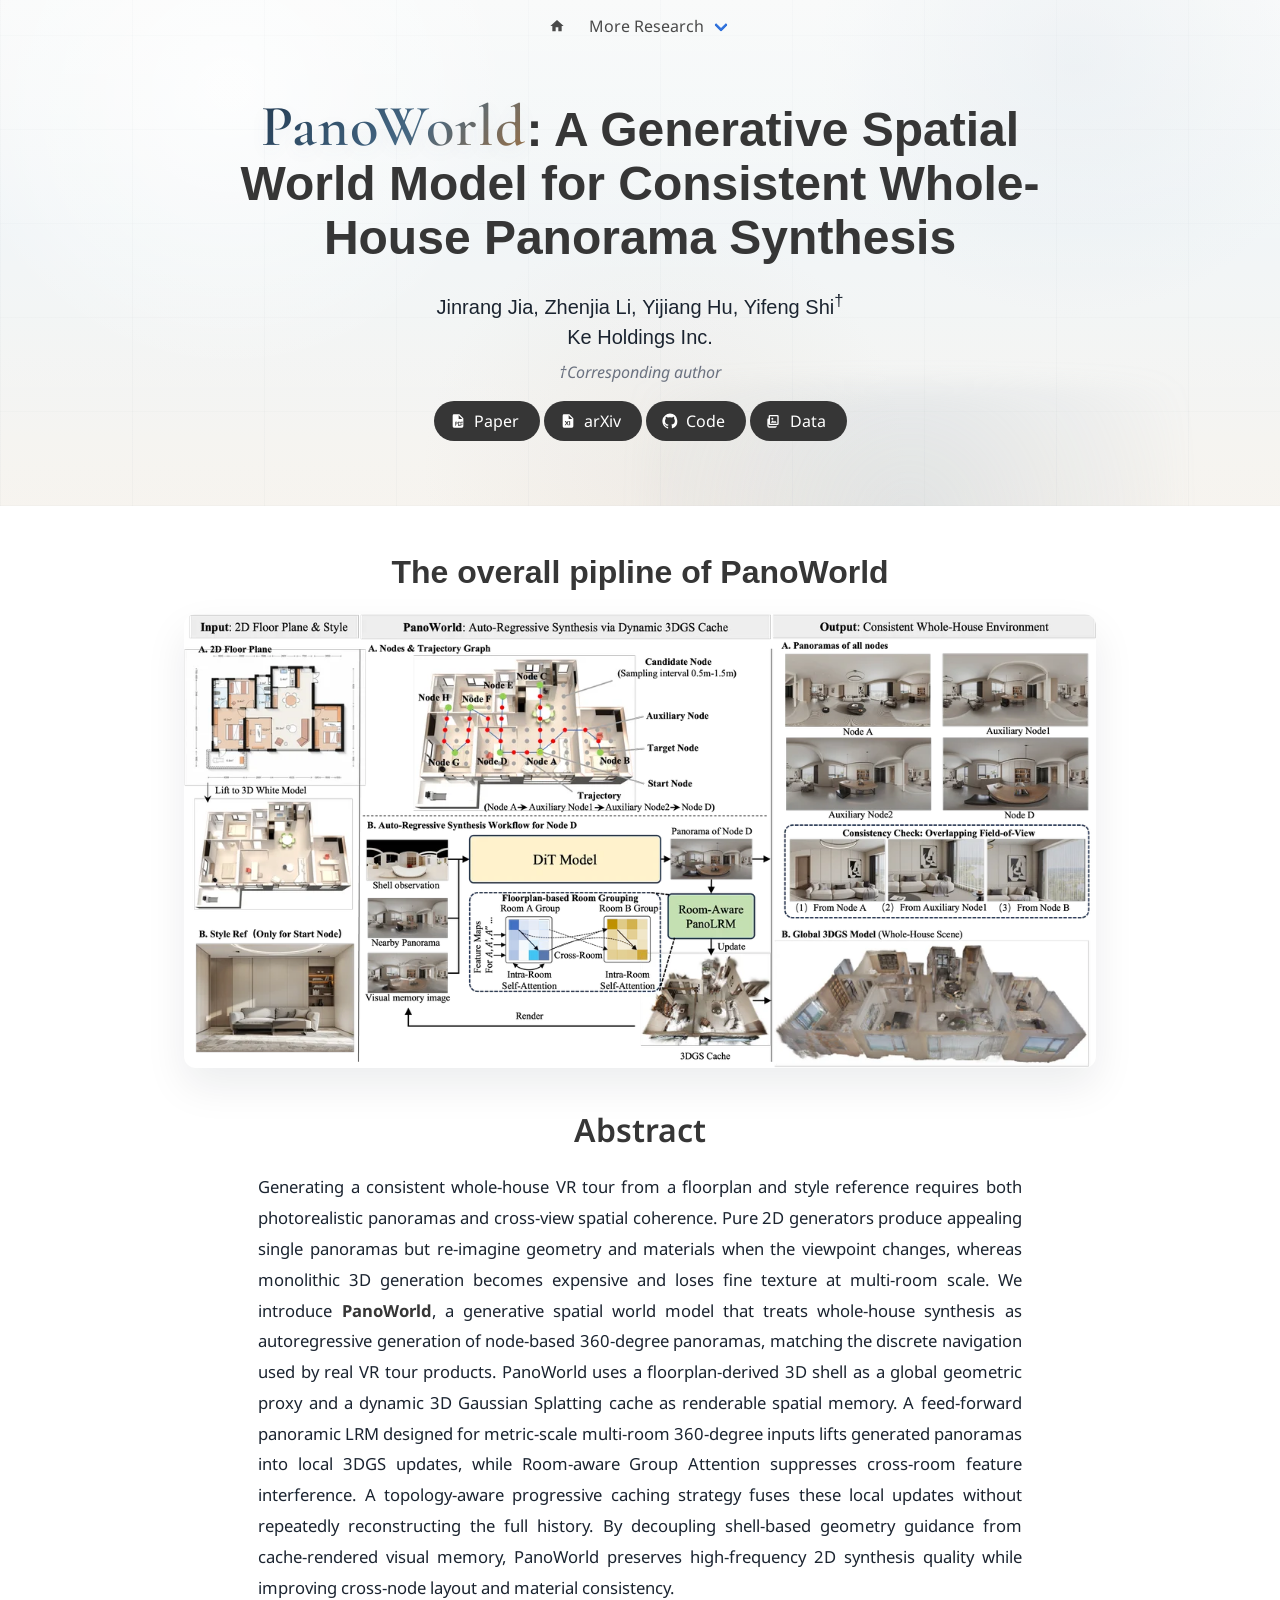
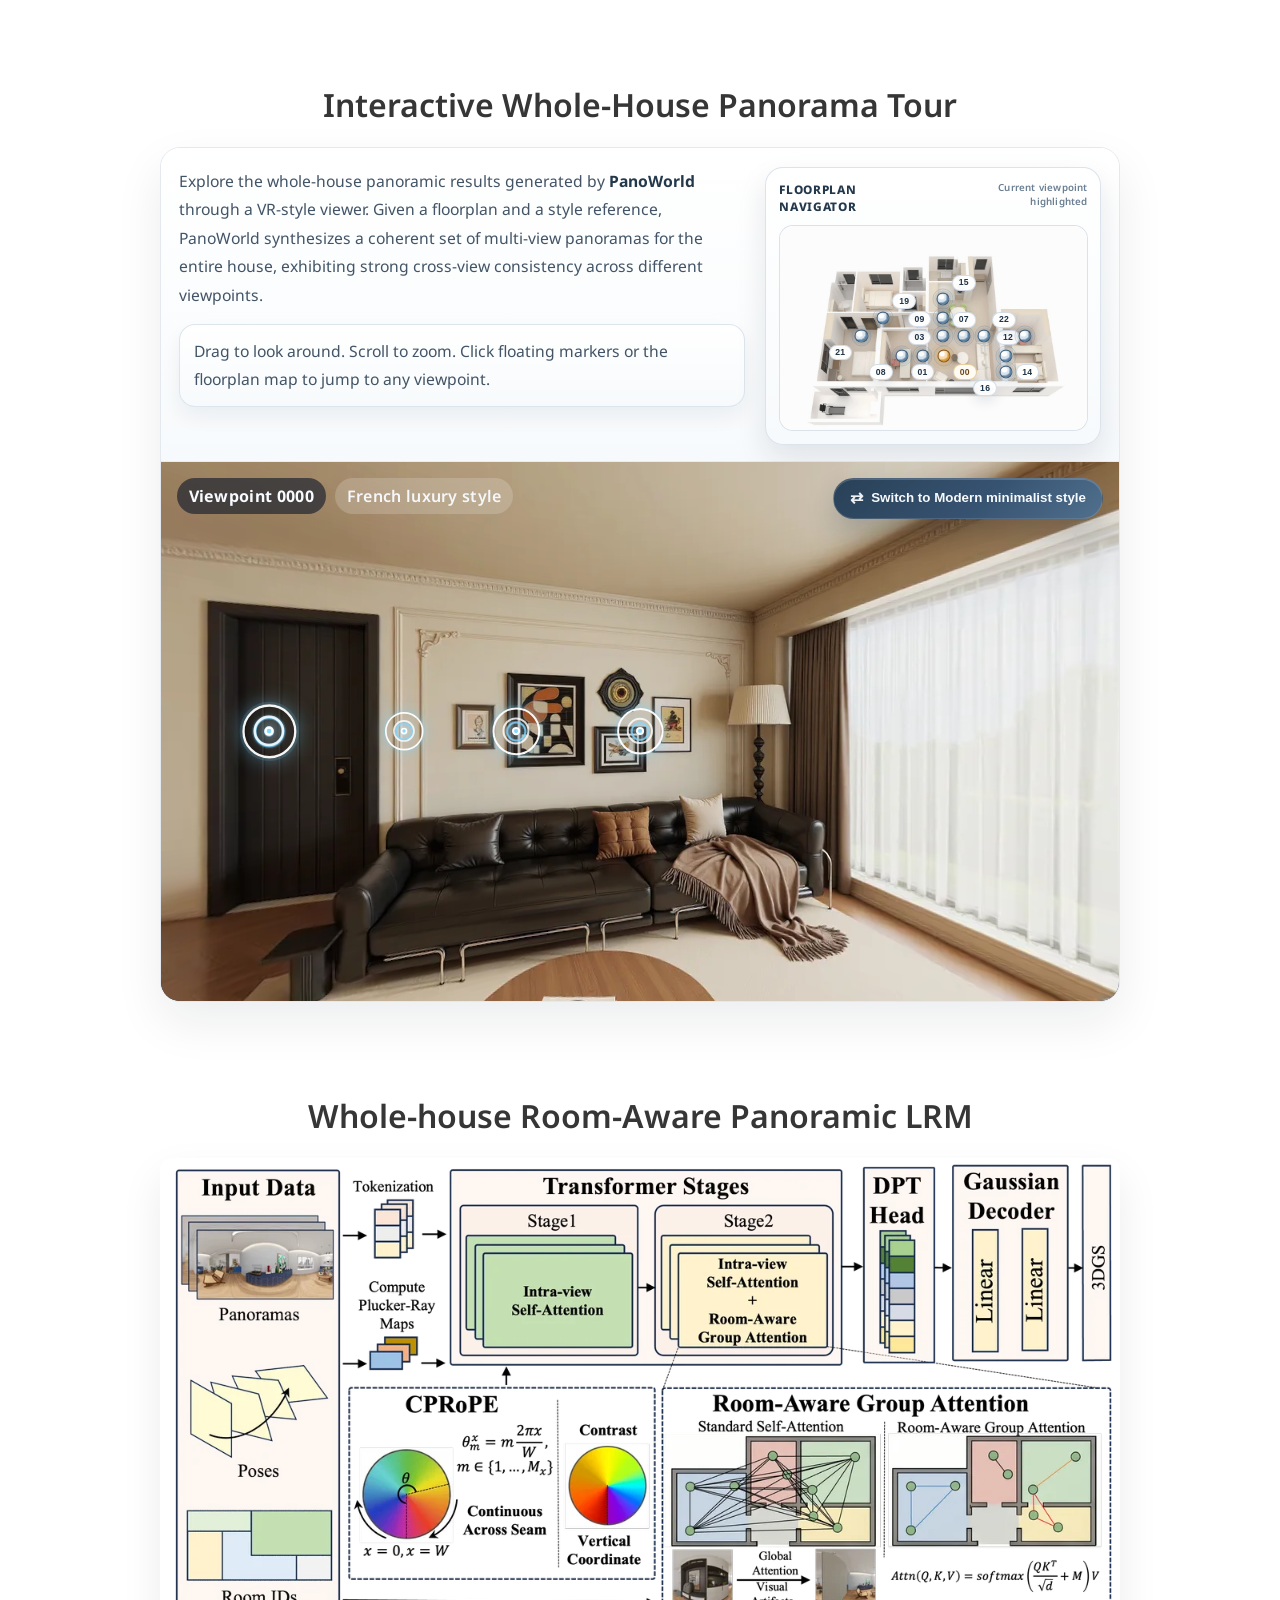
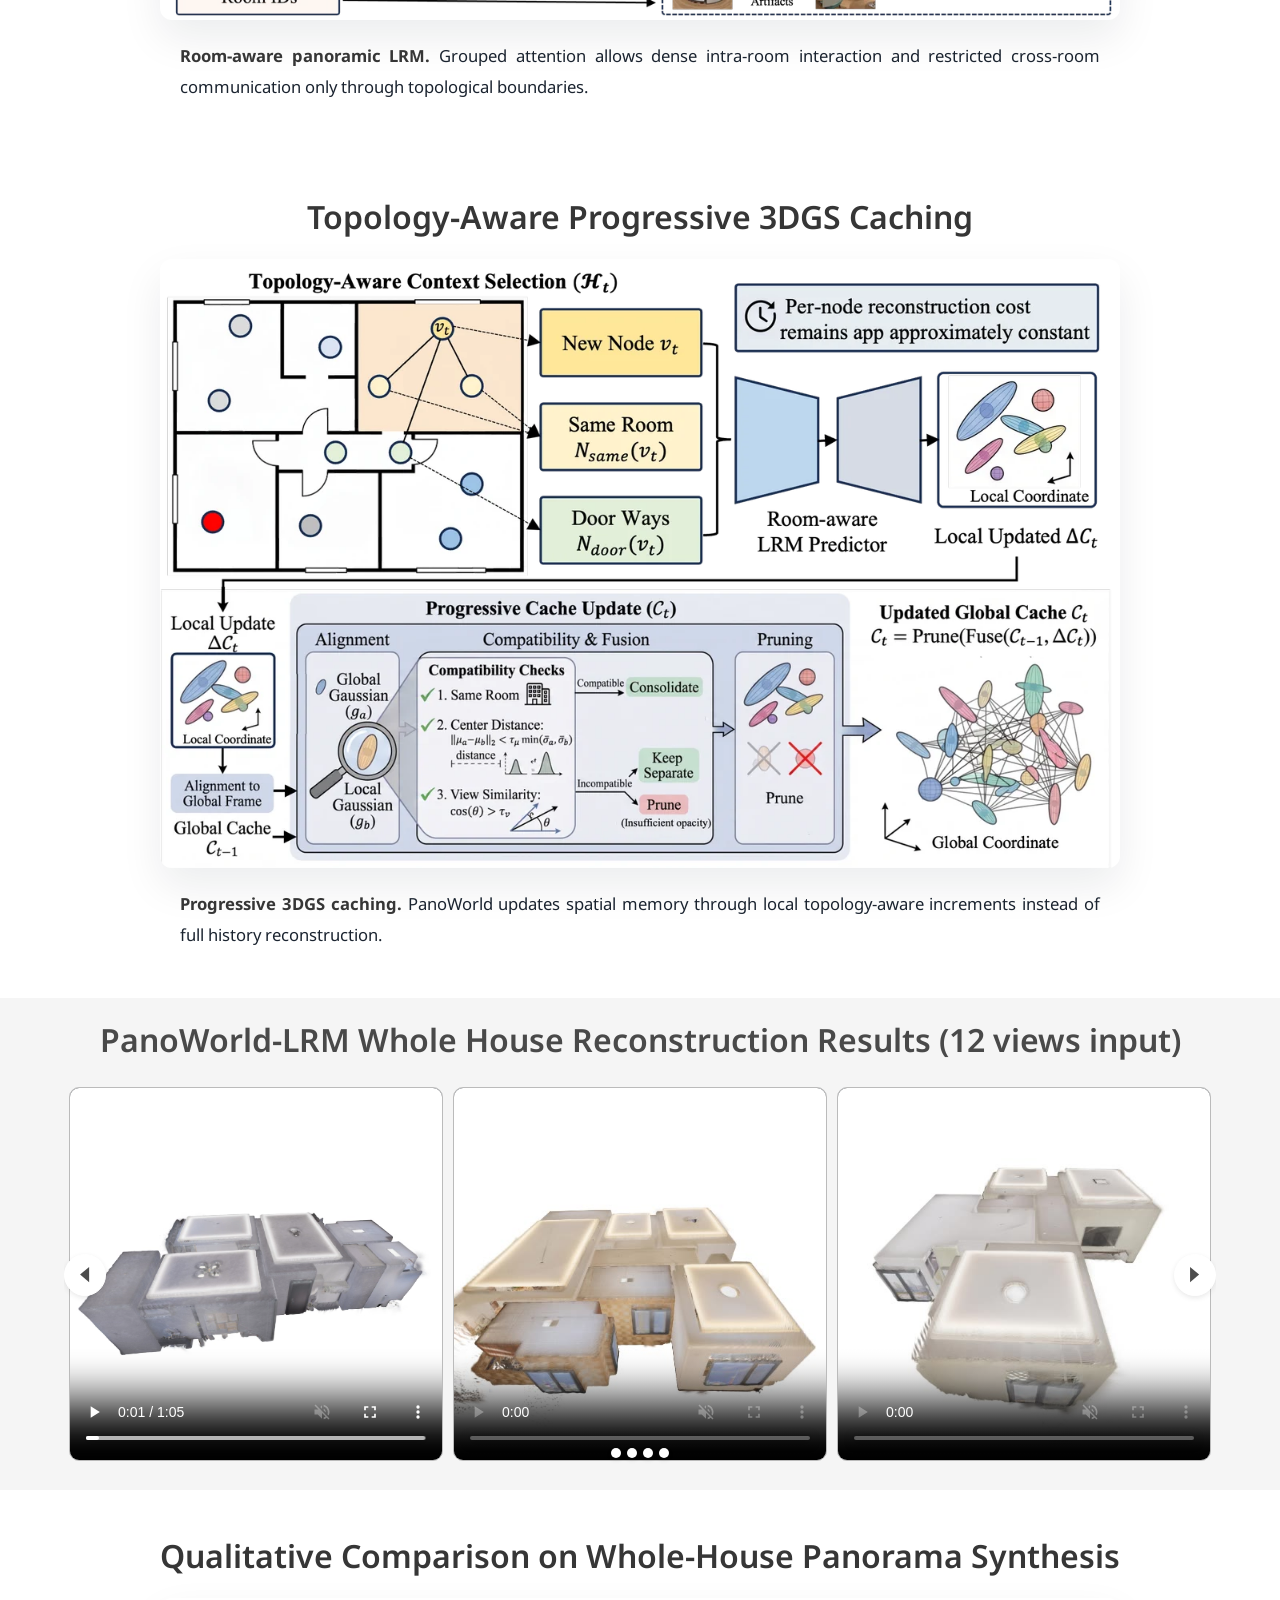
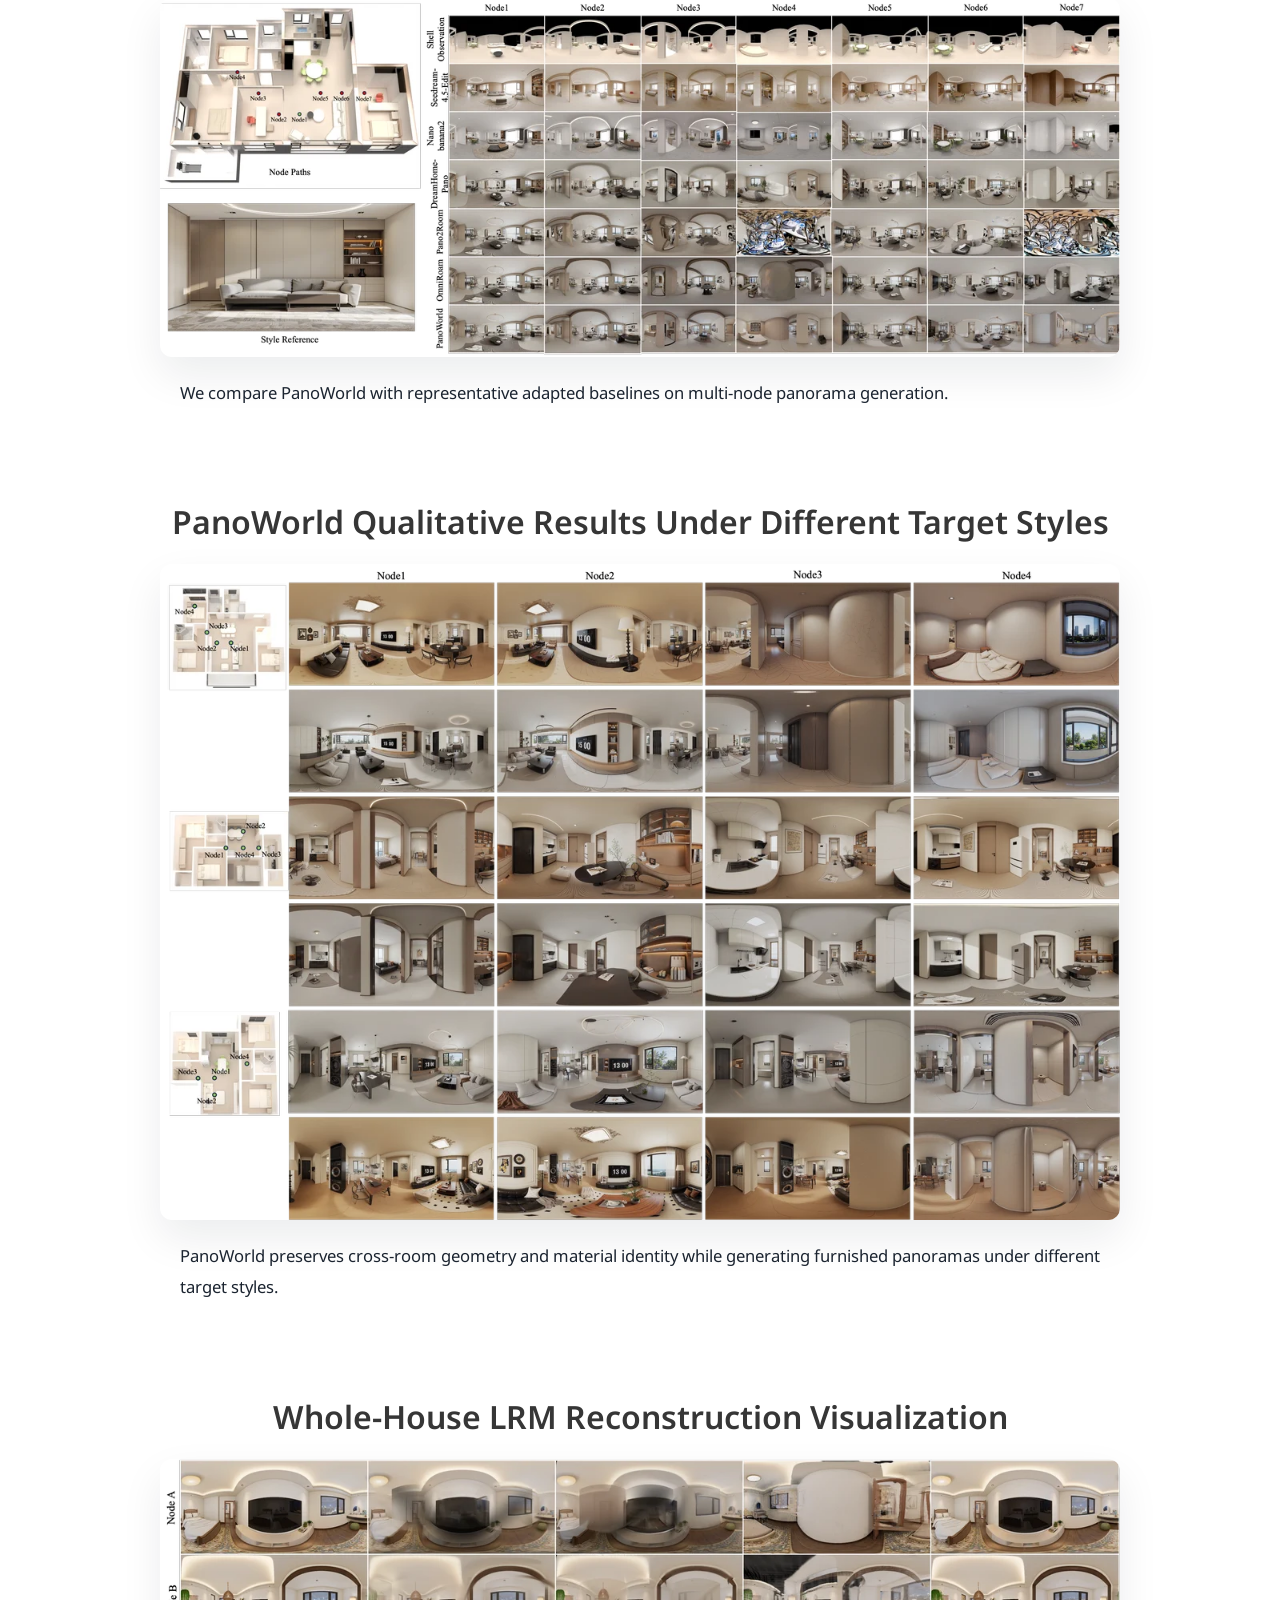
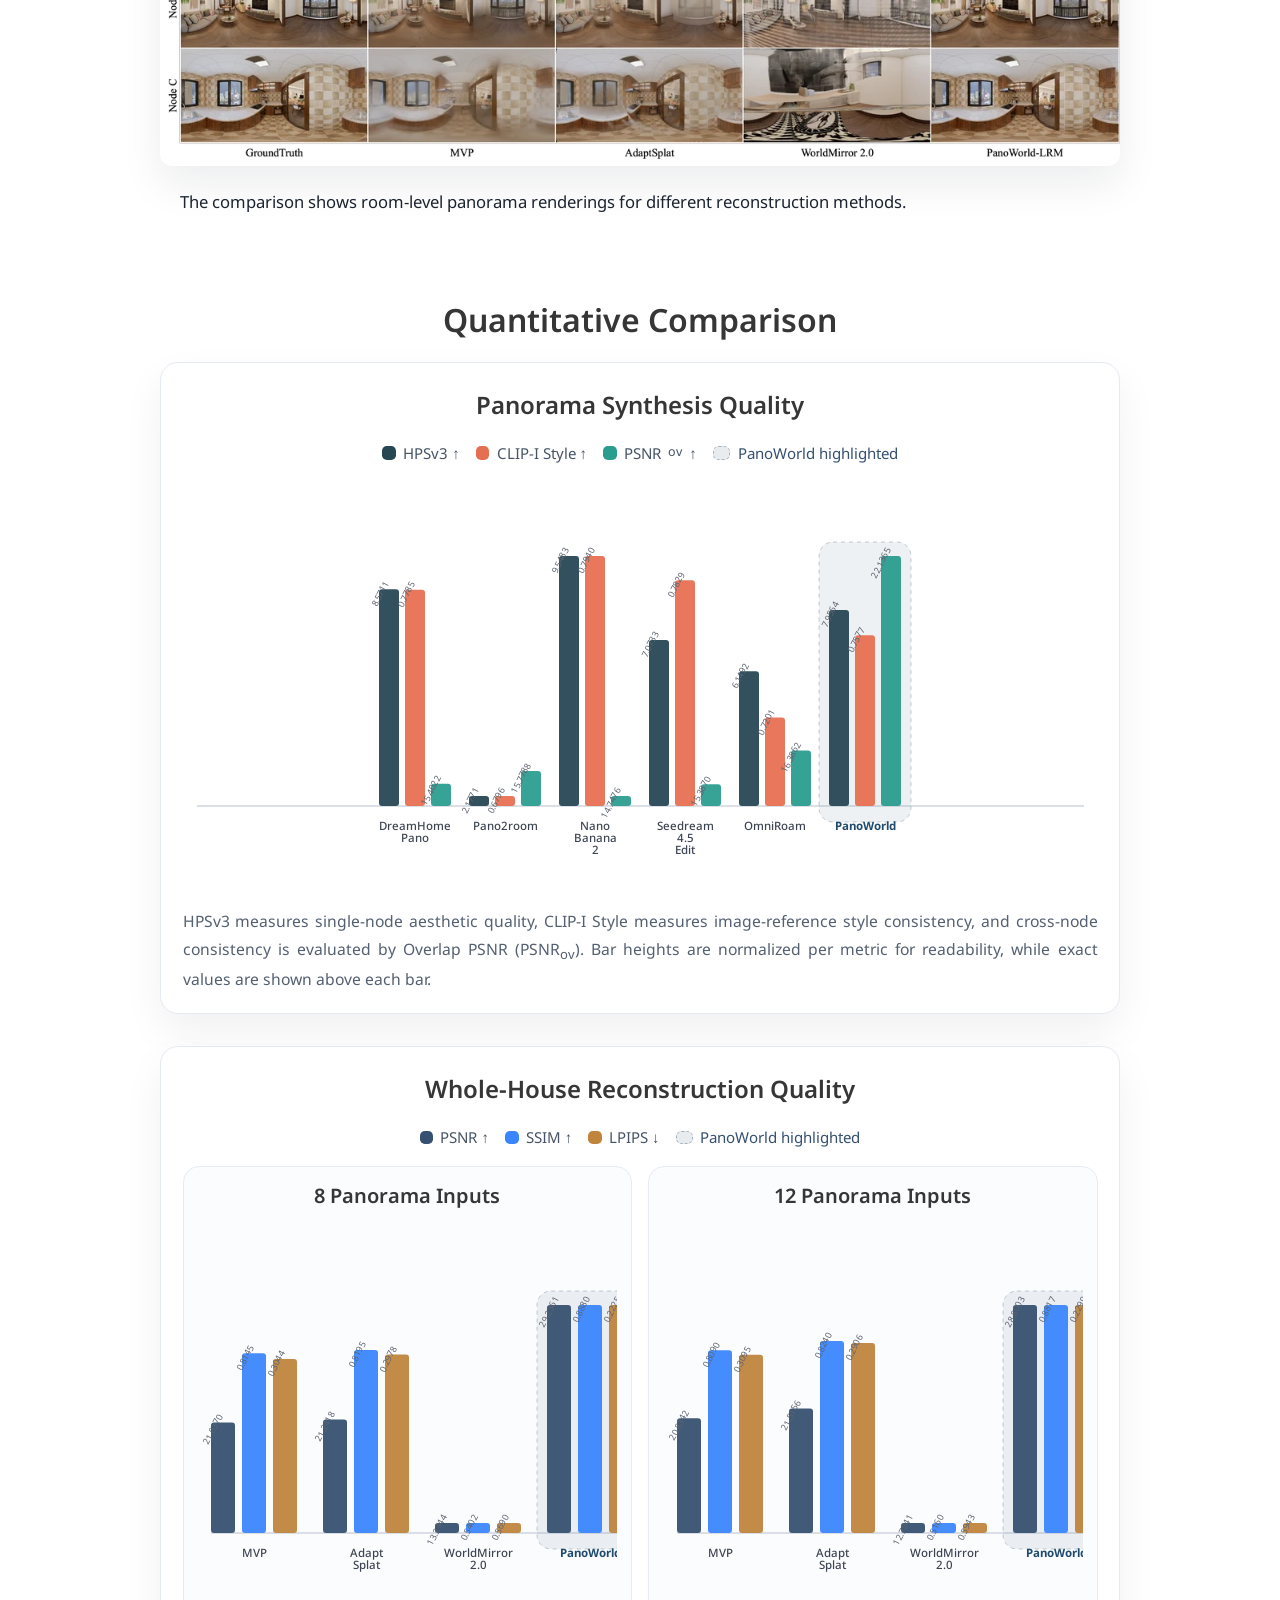
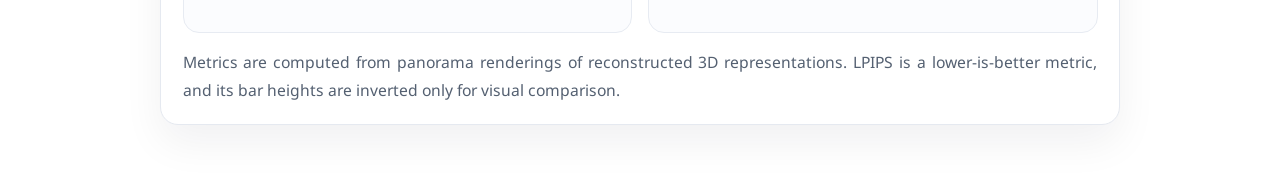
==== index.html @ b552bbef "Adjust minimap label positions" ====
<!DOCTYPE html>
<html lang="en">
<head>
  <meta charset="utf-8">
  <meta name="description"
        content="PanoWorld is a generative spatial world model for consistent whole-house panorama synthesis from floorplans and style references.">
  <meta name="keywords" content="PanoWorld, panorama synthesis, spatial world model, 3D Gaussian Splatting, whole-house VR tour, floorplan generation">
  <meta name="viewport" content="width=device-width, initial-scale=1">
  <title>PanoWorld: A Generative Spatial World Model for Consistent Whole-House Panorama Synthesis</title>

  <link rel="preconnect" href="https://fonts.googleapis.com">
  <link rel="preconnect" href="https://fonts.gstatic.com" crossorigin>
  <link rel="preload"
        as="image"
        href="./assets/images/img1-1200.webp"
        imagesrcset="./assets/images/img1-1200.webp 1200w,
                     ./assets/images/img1-1800.webp 1800w"
        imagesizes="(max-width: 1023px) calc(100vw - 3rem), 960px"
        type="image/webp"
        fetchpriority="high">
  <link href="https://fonts.googleapis.com/css?family=Google+Sans|Noto+Sans|Castoro|Cormorant+Garamond:ital,wght@0,600;0,700;1,700&display=swap"
        rel="stylesheet">

  <link rel="stylesheet" href="./static/css/bulma.min.css">
  <link rel="stylesheet" href="./static/css/bulma-carousel.min.css">
  <link rel="stylesheet" href="./static/css/index.css?v=20260518z">
  <link rel="icon" type="image/svg+xml" href="./static/images/favicon.svg?v=20260518a">

  <script defer src="./static/js/bulma-carousel.min.js"></script>
  <script defer src="./static/js/index.js?v=20260518u"></script>
  <script type="module" src="./static/js/pano-tour.js?v=20260518z"></script>
</head>
<body>

<div class="top-showcase">
  <nav class="navbar" role="navigation" aria-label="main navigation">
    <div class="navbar-brand">
      <a role="button" class="navbar-burger" aria-label="menu" aria-expanded="false">
        <span aria-hidden="true"></span>
        <span aria-hidden="true"></span>
        <span aria-hidden="true"></span>
      </a>
    </div>
    <div class="navbar-menu">
      <div class="navbar-start" style="flex-grow: 1; justify-content: center;">
        <a class="navbar-item" href="https://jjrcn.github.io/PanoWorld-project-home/" aria-label="Home">
          <span class="icon" aria-hidden="true">
            <svg class="inline-icon" viewBox="0 0 24 24" focusable="false">
              <path d="M10 20v-6h4v6h5v-8h3L12 3 2 12h3v8z"></path>
            </svg>
          </span>
        </a>

        <div class="navbar-item has-dropdown is-hoverable">
          <a class="navbar-link" role="button" tabindex="0" aria-haspopup="true">
            More Research
          </a>
          <div class="navbar-dropdown">
            <a class="navbar-item" href="https://jjrcn.github.io/yogo-project-home/">
              YOGO
            </a>
            <a class="navbar-item" href="https://github.com/Traffic-X/MonoLSS">
              MonoLSS
            </a>
            <a class="navbar-item" href="https://github.com/Traffic-X/MonoUNI">
              MonoUNI
            </a>
          </div>
        </div>
      </div>
    </div>
  </nav>

  <section class="hero">
    <div class="hero-body">
      <div class="container is-max-desktop">
        <div class="columns is-centered">
          <div class="column has-text-centered">
            <h1 class="title is-1 publication-title">
              <span class="publication-title-mark">PanoWorld</span>: A Generative Spatial World Model for Consistent Whole-House Panorama Synthesis
            </h1>
            <div class="is-size-5 publication-authors">
              <span class="author-block">Jinrang Jia,</span>
              <span class="author-block">Zhenjia Li,</span>
              <span class="author-block">Yijiang Hu,</span>
              <span class="author-block">Yifeng Shi<sup>†</sup></span>
            </div>

            <div class="is-size-5 publication-authors">
              <span class="author-block">Ke Holdings Inc.</span>
            </div>
            <div class="is-size-6 publication-notes">
              <span class="author-block">†Corresponding author</span>
            </div>

            <div class="column has-text-centered">
              <div class="publication-links">
                <span class="link-block">
                  <a href="https://jjrcn.github.io/PanoWorld-project-home/"
                     class="external-link button is-normal is-rounded is-dark">
                    <span class="icon" aria-hidden="true">
                      <svg class="inline-icon" viewBox="0 0 24 24" focusable="false">
                        <path d="M14 2H6a2 2 0 0 0-2 2v16a2 2 0 0 0 2 2h12a2 2 0 0 0 2-2V8zm-1 7V3.5L18.5 9zM8 13h2.3a2.2 2.2 0 0 1 0 4H9v2H8zm1 1.2v1.6h1.2a.8.8 0 0 0 0-1.6zm5 4.8h-2v-6h2a3 3 0 0 1 0 6m-.2-4.8H13v3.6h.8a1.8 1.8 0 0 0 0-3.6M17 14.2V16h2v1.2h-2V19h-1v-6h3.4v1.2z"></path>
                      </svg>
                    </span>
                    <span>Paper</span>
                  </a>
                </span>
                <span class="link-block">
                  <a href="https://jjrcn.github.io/PanoWorld-project-home/"
                     class="external-link button is-normal is-rounded is-dark">
                    <span class="icon" aria-hidden="true">
                      <svg class="inline-icon" viewBox="0 0 24 24" focusable="false">
                        <path d="M14 2H6a2 2 0 0 0-2 2v16a2 2 0 0 0 2 2h12a2 2 0 0 0 2-2V8zm-1 7V3.5L18.5 9zM7 18.5l2.3-3.1L7.1 12h1.7l1.4 2.2 1.5-2.2h1.7l-2.3 3.2 2.4 3.3h-1.7l-1.6-2.3-1.6 2.3zm8.2 0h-1.4V12h1.4z"></path>
                      </svg>
                    </span>
                    <span>arXiv</span>
                  </a>
                </span>
                <span class="link-block">
                  <a href="https://jjrcn.github.io/PanoWorld-project-home/"
                     class="external-link button is-normal is-rounded is-dark">
                    <span class="icon" aria-hidden="true">
                      <svg class="inline-icon" viewBox="0 0 24 24" focusable="false">
                        <path d="M12 .8a11.5 11.5 0 0 0-3.6 22.4c.6.1.8-.2.8-.5v-2c-3.2.7-3.9-1.4-3.9-1.4-.5-1.3-1.3-1.7-1.3-1.7-1-.7.1-.7.1-.7 1.1.1 1.7 1.2 1.7 1.2 1 1.7 2.6 1.2 3.3.9.1-.7.4-1.2.7-1.5-2.6-.3-5.3-1.3-5.3-5.7 0-1.3.5-2.3 1.2-3.1-.1-.3-.5-1.5.1-3.1 0 0 1-.3 3.2 1.2a10.8 10.8 0 0 1 5.8 0c2.2-1.5 3.2-1.2 3.2-1.2.6 1.6.2 2.8.1 3.1.8.8 1.2 1.9 1.2 3.1 0 4.4-2.7 5.4-5.3 5.7.4.3.8 1 .8 2v3c0 .3.2.7.8.5A11.5 11.5 0 0 0 12 .8z"></path>
                      </svg>
                    </span>
                    <span>Code</span>
                  </a>
                </span>
                <span class="link-block">
                  <a href="https://jjrcn.github.io/PanoWorld-project-home/"
                     class="external-link button is-normal is-rounded is-dark">
                    <span class="icon" aria-hidden="true">
                      <svg class="inline-icon" viewBox="0 0 24 24" focusable="false">
                        <path d="M4 5a2 2 0 0 1 2-2h11a2 2 0 0 1 2 2v11a2 2 0 0 1-2 2H6a2 2 0 0 1-2-2zm2 0v11h11V5zm10 14v1a2 2 0 0 1-2 2H5a3 3 0 0 1-3-3v-9a2 2 0 0 1 2-2v11a1 1 0 0 0 1 1h9a1 1 0 0 0 1-1zM8 8.5A1.5 1.5 0 1 1 9.5 10 1.5 1.5 0 0 1 8 8.5m-1 6 2.3-2.8a1 1 0 0 1 1.5 0l1.2 1.4.8-.9a1 1 0 0 1 1.5 0l1.7 2.3z"></path>
                      </svg>
                    </span>
                    <span>Data</span>
                  </a>
                </span>
              </div>
            </div>
          </div>
        </div>
      </div>
    </div>
  </section>
</div>

<section class="hero teaser">
  <div class="container is-max-desktop">
    <div class="hero-body">
      <h2 class="title is-3 has-text-centered">The overall pipline of PanoWorld</h2>
      <picture>
        <source
          type="image/webp"
          srcset="./assets/images/img1-1200.webp 1200w,
                  ./assets/images/img1-1800.webp 1800w"
          sizes="(max-width: 1023px) calc(100vw - 3rem), 960px">
        <img src="./assets/images/img1-1800.webp"
             alt="Main figure for PanoWorld."
             class="teaser-image"
             width="1800"
             height="896"
             decoding="async"
             loading="eager"
             fetchpriority="high">
      </picture>
    </div>
  </div>
</section>

<section class="section">
  <div class="container is-max-desktop">
    <div class="columns is-centered has-text-centered">
      <div class="column is-four-fifths">
        <h2 class="title is-3">Abstract</h2>
        <div class="content has-text-justified">
          <p>
            Generating a consistent whole-house VR tour from a floorplan and style reference
            requires both photorealistic panoramas and cross-view spatial coherence. Pure 2D
            generators produce appealing single panoramas but re-imagine geometry and materials
            when the viewpoint changes, whereas monolithic 3D generation becomes expensive and
            loses fine texture at multi-room scale. We introduce <strong>PanoWorld</strong>, a
            generative spatial world model that treats whole-house synthesis as autoregressive
            generation of node-based 360-degree panoramas, matching the discrete navigation used
            by real VR tour products. PanoWorld uses a floorplan-derived 3D shell as a global
            geometric proxy and a dynamic 3D Gaussian Splatting cache as renderable spatial
            memory. A feed-forward panoramic LRM designed for metric-scale multi-room 360-degree
            inputs lifts generated panoramas into local 3DGS updates, while Room-aware Group
            Attention suppresses cross-room feature interference. A topology-aware progressive
            caching strategy fuses these local updates without repeatedly reconstructing the full
            history. By decoupling shell-based geometry guidance from cache-rendered visual
            memory, PanoWorld preserves high-frequency 2D synthesis quality while improving
            cross-node layout and material consistency.
          </p>
        </div>
      </div>
    </div>
  </div>
</section>

<section class="section pano-tour-section" id="interactive-panorama-tour">
  <div class="container is-max-desktop">
    <div class="columns is-centered">
      <div class="column is-full-width">
        <h2 class="title is-3 has-text-centered">Interactive Whole-House Panorama Tour</h2>
        <div class="pano-tour-card">
          <div class="pano-tour-overview">
            <div class="pano-tour-copy">
              <p>
                Explore the whole-house panoramic results generated by <strong>PanoWorld</strong>
                through a VR-style viewer. Given a floorplan and a style reference, PanoWorld
                synthesizes a coherent set of multi-view panoramas for the entire house, exhibiting
                strong cross-view consistency across different viewpoints.
              </p>
              <p class="pano-tour-guidance">Drag to look around. Scroll to zoom. Click floating markers or the floorplan map to jump to any viewpoint.</p>
            </div>
            <div id="pano-tour-map" class="pano-tour-map" aria-label="Top-down floorplan map">
              <div class="pano-tour-map-header">
                <span class="pano-tour-map-title">Floorplan Navigator</span>
                <span class="pano-tour-map-subtitle">Current viewpoint highlighted</span>
              </div>
              <div class="pano-tour-map-viewport">
                <img
                  src="./assets/images/pano-tour-map.webp"
                  alt="Top-down floorplan map for panorama viewpoints."
                  class="pano-tour-map-image"
                  width="900"
                  height="600"
                  decoding="async">
                <div id="pano-tour-map-markers" class="pano-tour-map-markers"></div>
              </div>
            </div>
          </div>
          <div id="pano-tour-stage" class="pano-tour-stage">
            <div id="pano-tour-loading" class="pano-tour-loading">
              <span class="pano-tour-spinner" aria-hidden="true"></span>
              <span>Loading panorama tour...</span>
            </div>
            <div id="pano-tour-fade" class="pano-tour-fade"></div>
            <div id="pano-tour-hotspots" class="pano-tour-hotspots" aria-hidden="false"></div>
            <div class="pano-tour-hud">
              <span id="pano-tour-current" class="pano-tour-badge">Viewpoint 0000</span>
              <span id="pano-tour-style" class="pano-tour-badge pano-tour-badge--secondary">French luxury style</span>
            </div>
            <button id="pano-tour-style-toggle" class="pano-tour-reset" type="button">Switch to Modern minimalist style</button>
            <div id="pano-tour-tooltip" class="pano-tour-tooltip" hidden></div>
          </div>
        </div>
      </div>
    </div>
  </div>
</section>

<section class="section">
  <div class="container is-max-desktop">
    <div class="columns is-centered">
      <div class="column is-full-width">
        <h2 class="title is-3 has-text-centered">Whole-house Room-Aware Panoramic LRM</h2>
        <div class="feature-figure">
          <picture>
            <source
              type="image/webp"
              srcset="./assets/images/lrm-1200.webp 1200w,
                      ./assets/images/lrm-1800.webp 1800w"
              sizes="(max-width: 1023px) calc(100vw - 3rem), 960px">
            <img src="./assets/images/lrm-1800.webp"
                 alt="Whole-house room-aware panoramic LRM."
                 class="section-image"
                 width="1800"
                 height="866"
                 decoding="async"
                 loading="lazy">
          </picture>
        </div>
        <div class="content has-text-justified section-copy">
          <p>
            <strong>Room-aware panoramic LRM.</strong> Grouped attention allows dense intra-room
            interaction and restricted cross-room communication only through topological
            boundaries.
          </p>
        </div>
      </div>
    </div>
  </div>
</section>

<section class="section">
  <div class="container is-max-desktop">
    <div class="columns is-centered">
      <div class="column is-full-width">
        <h2 class="title is-3 has-text-centered">Topology-Aware Progressive 3DGS Caching</h2>
        <div class="feature-figure">
          <picture>
            <source
              type="image/webp"
              srcset="./assets/images/caching-1200.webp 1200w,
                      ./assets/images/caching-1800.webp 1800w"
              sizes="(max-width: 1023px) calc(100vw - 3rem), 960px">
            <img src="./assets/images/caching-1800.webp"
                 alt="Topology-aware progressive 3DGS caching."
                 class="section-image"
                 width="1800"
                 height="1144"
                 decoding="async"
                 loading="lazy">
          </picture>
        </div>
        <div class="content has-text-justified section-copy">
          <p>
            <strong>Progressive 3DGS caching.</strong> PanoWorld updates spatial memory through
            local topology-aware increments instead of full history reconstruction.
          </p>
        </div>
      </div>
    </div>
  </div>
</section>

<section class="hero is-light is-small">
  <div class="hero-body">
    <div class="container">
      <h2 class="title is-3 has-text-centered">PanoWorld-LRM Whole House Reconstruction Results (12 views input)</h2>
      <div id="panoworld-lrm-carousel" class="carousel results-carousel" data-video-carousel="true">
        <div class="item item-demo1">
          <video poster="./assets/images/panoworld-lrm-demo1-poster.jpg" id="panoworld-lrm-demo1" controls muted loop playsinline preload="none" height="100%" class="lazy-carousel-video">
            <source data-src="./assets/videos/panoworld-lrm-demo1_web_av1.mp4"
                    type='video/mp4; codecs="av01.0.05M.08"'>
            <source data-src="./assets/videos/panoworld-lrm-demo1_web.mp4"
                    type="video/mp4">
          </video>
        </div>
        <div class="item item-demo2">
          <video poster="./assets/images/panoworld-lrm-demo2-poster.jpg" id="panoworld-lrm-demo2" controls muted loop playsinline preload="none" height="100%" class="lazy-carousel-video">
            <source data-src="./assets/videos/panoworld-lrm-demo2_web_av1.mp4"
                    type='video/mp4; codecs="av01.0.05M.08"'>
            <source data-src="./assets/videos/panoworld-lrm-demo2_web.mp4"
                    type="video/mp4">
          </video>
        </div>
        <div class="item item-demo3">
          <video poster="./assets/images/panoworld-lrm-demo3-poster.jpg" id="panoworld-lrm-demo3" controls muted loop playsinline preload="none" height="100%" class="lazy-carousel-video">
            <source data-src="./assets/videos/panoworld-lrm-demo3_web_av1.mp4"
                    type='video/mp4; codecs="av01.0.05M.08"'>
            <source data-src="./assets/videos/panoworld-lrm-demo3_web.mp4"
                    type="video/mp4">
          </video>
        </div>
        <div class="item item-demo4">
          <video poster="./assets/images/panoworld-lrm-demo4-poster.jpg" id="panoworld-lrm-demo4" controls muted loop playsinline preload="none" height="100%" class="lazy-carousel-video">
            <source data-src="./assets/videos/panoworld-lrm-demo4_web_av1.mp4"
                    type='video/mp4; codecs="av01.0.05M.08"'>
            <source data-src="./assets/videos/panoworld-lrm-demo4_web.mp4"
                    type="video/mp4">
          </video>
        </div>
      </div>
    </div>
  </div>
</section>

<section class="section">
  <div class="container is-max-desktop">
    <div class="columns is-centered">
      <div class="column is-full-width">
        <h2 class="title is-3 has-text-centered">Qualitative Comparison on Whole-House Panorama Synthesis</h2>
        <div class="feature-figure">
          <picture>
            <source
              type="image/webp"
              srcset="./assets/images/compare-1200.webp 1200w,
                      ./assets/images/compare-1800.webp 1800w"
              sizes="(max-width: 1023px) calc(100vw - 3rem), 960px">
            <img src="./assets/images/compare-1800.webp"
                 alt="Qualitative comparison on whole-house panorama synthesis."
                 class="section-image"
                 width="1800"
                 height="670"
                 decoding="async"
                 loading="lazy">
          </picture>
        </div>
        <div class="content has-text-justified section-copy">
          <p>
            We compare PanoWorld with representative adapted baselines on multi-node panorama
            generation.
          </p>
        </div>
      </div>
    </div>
  </div>
</section>

<section class="section">
  <div class="container is-max-desktop">
    <div class="columns is-centered">
      <div class="column is-full-width">
        <h2 class="title is-3 has-text-centered">PanoWorld Qualitative Results Under Different Target Styles</h2>
        <div class="feature-figure">
          <picture>
            <source
              type="image/webp"
              srcset="./assets/images/more-compare-1200.webp 1200w,
                      ./assets/images/more-compare-1800.webp 1800w"
              sizes="(max-width: 1023px) calc(100vw - 3rem), 960px">
            <img src="./assets/images/more-compare-1800.webp"
                 alt="PanoWorld qualitative results under different target styles."
                 class="section-image"
                 width="1800"
                 height="1232"
                 decoding="async"
                 loading="lazy">
          </picture>
        </div>
        <div class="content has-text-justified section-copy">
          <p>
            PanoWorld preserves cross-room geometry and material identity while generating
            furnished panoramas under different target styles.
          </p>
        </div>
      </div>
    </div>
  </div>
</section>

<section class="section">
  <div class="container is-max-desktop">
    <div class="columns is-centered">
      <div class="column is-full-width">
        <h2 class="title is-3 has-text-centered">Whole-House LRM Reconstruction Visualization</h2>
        <div class="feature-figure">
          <picture>
            <source
              type="image/webp"
              srcset="./assets/images/compare-lrm-1200.webp 1200w,
                      ./assets/images/compare-lrm-1800.webp 1800w"
              sizes="(max-width: 1023px) calc(100vw - 3rem), 960px">
            <img src="./assets/images/compare-lrm-1800.webp"
                 alt="Whole-house LRM reconstruction visualization."
                 class="section-image"
                 width="1800"
                 height="576"
                 decoding="async"
                 loading="lazy">
          </picture>
        </div>
        <div class="content has-text-justified section-copy">
          <p>
            The comparison shows room-level panorama renderings for different reconstruction
            methods.
          </p>
        </div>
      </div>
    </div>
  </div>
</section>

<section class="section quantitative-section" id="quantitative-comparison">
  <div class="container is-max-desktop">
    <div class="columns is-centered">
      <div class="column is-full-width">
        <h2 class="title is-3 has-text-centered">Quantitative Comparison</h2>

        <div class="quantitative-card">
          <h3 class="title is-4 has-text-centered">Panorama Synthesis Quality</h3>
          <div class="quantitative-legend" aria-hidden="true">
            <span class="quantitative-legend-item">
              <span class="quantitative-legend-swatch" style="background-color: #264653;"></span>
              HPSv3 ↑
            </span>
            <span class="quantitative-legend-item">
              <span class="quantitative-legend-swatch" style="background-color: #e76f51;"></span>
              CLIP-I Style ↑
            </span>
            <span class="quantitative-legend-item">
              <span class="quantitative-legend-swatch" style="background-color: #2a9d8f;"></span>
              PSNR<sub>ov</sub> ↑
            </span>
            <span class="quantitative-legend-item quantitative-highlight-note">
              <span class="quantitative-highlight-chip"></span>
              PanoWorld highlighted
            </span>
          </div>
          <div id="panorama-quant-chart" class="quantitative-chart"></div>
          <p class="quantitative-caption">
            HPSv3 measures single-node aesthetic quality, CLIP-I Style measures image-reference
            style consistency, and cross-node consistency is evaluated by Overlap PSNR
            (PSNR<sub>ov</sub>). Bar heights are normalized per metric for readability, while
            exact values are shown above each bar.
          </p>
        </div>

        <div class="quantitative-card">
          <h3 class="title is-4 has-text-centered">Whole-House Reconstruction Quality</h3>
          <div class="quantitative-legend" aria-hidden="true">
            <span class="quantitative-legend-item">
              <span class="quantitative-legend-swatch" style="background-color: #355070;"></span>
              PSNR ↑
            </span>
            <span class="quantitative-legend-item">
              <span class="quantitative-legend-swatch" style="background-color: #3a86ff;"></span>
              SSIM ↑
            </span>
            <span class="quantitative-legend-item">
              <span class="quantitative-legend-swatch" style="background-color: #c0843d;"></span>
              LPIPS ↓
            </span>
            <span class="quantitative-legend-item quantitative-highlight-note">
              <span class="quantitative-highlight-chip"></span>
              PanoWorld highlighted
            </span>
          </div>

          <div class="quantitative-grid">
            <div class="quantitative-subcard">
              <h4 class="title is-5 has-text-centered">8 Panorama Inputs</h4>
              <div id="reconstruction-8-chart" class="quantitative-chart"></div>
            </div>
            <div class="quantitative-subcard">
              <h4 class="title is-5 has-text-centered">12 Panorama Inputs</h4>
              <div id="reconstruction-12-chart" class="quantitative-chart"></div>
            </div>
          </div>

          <p class="quantitative-caption">
            Metrics are computed from panorama renderings of reconstructed 3D representations.
            LPIPS is a lower-is-better metric, and its bar heights are inverted only for visual
            comparison.
          </p>
        </div>
      </div>
    </div>
  </div>
</section>

</body>
</html>
---- static/css/index.css ----
body {
  font-family: 'Noto Sans', sans-serif;
  color: #1b2430;
}

.top-showcase {
  position: relative;
  overflow: hidden;
  background:
    radial-gradient(circle at 18% 18%, rgba(255, 255, 255, 0.78), transparent 25%),
    radial-gradient(circle at 84% 12%, rgba(212, 222, 231, 0.42), transparent 22%),
    radial-gradient(circle at 52% 92%, rgba(203, 190, 176, 0.16), transparent 30%),
    linear-gradient(180deg, #f6f8f8 0%, #eef3f5 46%, #f6f3ee 100%);
}

.top-showcase::before {
  content: "";
  position: absolute;
  inset: 0;
  background:
    linear-gradient(180deg, rgba(255, 255, 255, 0.34), rgba(255, 255, 255, 0.06)),
    repeating-linear-gradient(90deg, rgba(96, 114, 131, 0.04) 0 1px, transparent 1px 132px),
    repeating-linear-gradient(0deg, rgba(96, 114, 131, 0.03) 0 1px, transparent 1px 94px);
  pointer-events: none;
}

.top-showcase::after {
  content: "";
  position: absolute;
  inset: auto 8% -28% auto;
  width: 42%;
  height: 52%;
  background: radial-gradient(circle, rgba(152, 169, 185, 0.22), rgba(152, 169, 185, 0));
  filter: blur(12px);
  pointer-events: none;
}

.top-showcase .navbar {
  position: relative;
  z-index: 30;
  background: transparent;
}

.top-showcase .hero {
  position: relative;
  z-index: 1;
  background: transparent;
}

.top-showcase .navbar-menu,
.top-showcase .navbar-start,
.top-showcase .navbar-item.has-dropdown {
  position: relative;
  overflow: visible;
}

.top-showcase .navbar-dropdown {
  display: block;
  z-index: 31;
  min-width: 12rem;
  border-radius: 12px;
  border-top: 0;
  background: rgba(255, 255, 255, 0.98);
  box-shadow: 0 14px 30px rgba(15, 23, 42, 0.14);
  opacity: 0;
  visibility: hidden;
  pointer-events: none;
  transform: translateY(8px);
  transition: opacity 0.16s ease, transform 0.16s ease, visibility 0.16s ease;
}

.top-showcase .navbar-item.has-dropdown:hover,
.top-showcase .navbar-item.has-dropdown.is-active {
  z-index: 32;
}

.top-showcase .navbar-item.has-dropdown:hover .navbar-dropdown,
.top-showcase .navbar-item.has-dropdown.is-active .navbar-dropdown,
.top-showcase .navbar-item.has-dropdown:focus-within .navbar-dropdown {
  opacity: 1;
  visibility: visible;
  pointer-events: auto;
  transform: translateY(0);
}

.top-showcase .navbar-dropdown .navbar-item {
  white-space: nowrap;
}

.icon .inline-icon {
  display: block;
  width: 1em;
  height: 1em;
  fill: currentColor;
}

.link-block a {
  margin-top: 5px;
  margin-bottom: 5px;
}

.publication-title {
  font-family: 'Google Sans', sans-serif;
  line-height: 1.12;
  max-width: 1080px;
  margin-left: auto;
  margin-right: auto;
  text-wrap: balance;
}

.publication-title-mark {
  display: inline-block;
  font-family: 'Cormorant Garamond', 'Castoro', serif;
  font-weight: 700;
  letter-spacing: 0.018em;
  font-size: 1.22em;
  line-height: 0.95;
  color: #35506a;
  background: linear-gradient(135deg, #243d54 0%, #456884 56%, #9b7248 100%);
  background-clip: text;
  -webkit-background-clip: text;
  -webkit-text-fill-color: transparent;
  text-shadow: 0 6px 18px rgba(84, 108, 131, 0.08);
  transform: translateY(-0.02em);
}

.publication-authors {
  font-family: 'Google Sans', sans-serif;
}

.author-block {
  display: inline-block;
}

.publication-notes {
  color: #6b7280;
  font-style: italic;
  margin-top: 0.5rem;
}

.teaser {
  font-family: 'Google Sans', sans-serif;
}

.teaser .hero-body {
  padding-top: 3rem;
  padding-bottom: 1.25rem;
}

.teaser-image {
  display: block;
  width: 100%;
  border-radius: 12px;
  box-shadow: 0 18px 42px rgba(15, 23, 42, 0.08);
}

.teaser + .section {
  padding-top: 1.5rem;
}

.content p {
  font-size: 1.04rem;
  line-height: 1.85;
}

.feature-figure {
  margin-top: 1.5rem;
}

.section-image {
  display: block;
  width: 100%;
  border-radius: 12px;
  box-shadow: 0 18px 42px rgba(15, 23, 42, 0.08);
}

.section-copy {
  max-width: 920px;
  margin: 1.3rem auto 0;
}

.pano-tour-section {
  padding-top: 2.2rem;
}

.pano-tour-card {
  background: #ffffff;
  border: 1px solid #e4e9f0;
  border-radius: 20px;
  box-shadow: 0 20px 48px rgba(15, 23, 42, 0.08);
  overflow: hidden;
}

.pano-tour-overview {
  display: grid;
  grid-template-columns: minmax(0, 1fr) minmax(19rem, 21rem);
  gap: 1.3rem;
  align-items: start;
  padding: 1.2rem 1.1rem 1rem;
  background: linear-gradient(180deg, #ffffff 0%, #f7fafc 100%);
  border-bottom: 1px solid #e8edf4;
}

.pano-tour-copy {
  display: flex;
  flex-direction: column;
  gap: 0.9rem;
}

.pano-tour-copy p {
  margin: 0;
  color: #425466;
  font-size: 0.98rem;
  line-height: 1.82;
}

.pano-tour-copy strong {
  color: #24384c;
}

.pano-tour-stage {
  position: relative;
  aspect-ratio: 16 / 9;
  min-height: 400px;
  background: linear-gradient(180deg, #0b1220, #101a2c);
  cursor: grab;
  touch-action: none;
}

.pano-tour-stage.is-dragging {
  cursor: grabbing;
}

.pano-tour-stage canvas {
  position: absolute;
  inset: 0;
  width: 100%;
  height: 100%;
  display: block;
}

.pano-tour-loading {
  position: absolute;
  inset: 0;
  z-index: 8;
  display: flex;
  flex-direction: column;
  gap: 0.8rem;
  align-items: center;
  justify-content: center;
  background: rgba(6, 13, 24, 0.58);
  color: #f4f7fb;
  font-size: 1rem;
  letter-spacing: 0.01em;
  transition: opacity 0.2s ease, visibility 0.2s ease;
}

.pano-tour-loading.is-hidden {
  opacity: 0;
  visibility: hidden;
  pointer-events: none;
}

.pano-tour-spinner {
  width: 2.4rem;
  height: 2.4rem;
  border-radius: 50%;
  border: 3px solid rgba(255, 255, 255, 0.22);
  border-top-color: #ffffff;
  animation: pano-spin 0.85s linear infinite;
}

.pano-tour-fade {
  position: absolute;
  inset: 0;
  z-index: 4;
  background: radial-gradient(circle at center, rgba(255, 255, 255, 0.04), rgba(6, 13, 24, 0.26));
  opacity: 0;
  pointer-events: none;
  will-change: opacity;
}

.pano-tour-hotspots {
  position: absolute;
  inset: 0;
  z-index: 5;
  pointer-events: none;
}

.pano-tour-hotspot-button {
  position: absolute;
  width: 3.6rem;
  height: 3.6rem;
  transform: translate(-50%, -50%) scale(var(--pano-hotspot-scale, 1));
  transform-origin: center center;
  border: 0;
  background: transparent;
  padding: 0;
  pointer-events: auto;
  cursor: pointer;
  transition: transform 0.16s ease;
}

.pano-tour-hotspot-button[hidden] {
  display: none;
}

.pano-tour-hotspot-ring,
.pano-tour-hotspot-core {
  position: absolute;
  inset: 50%;
  display: block;
  border-radius: 999px;
  transform: translate(-50%, -50%);
}

.pano-tour-hotspot-ring {
  background: transparent;
  animation: pano-hotspot-pulse 1.8s ease-in-out infinite;
}

.pano-tour-hotspot-ring--outer {
  width: 2.86rem;
  height: 2.86rem;
  border: 2px solid rgba(255, 255, 255, 0.96);
  box-shadow:
    0 0 0 0.14rem rgba(122, 211, 255, 0.14),
    0 0 18px rgba(122, 211, 255, 0.48);
  animation: pano-hotspot-pulse 1.8s ease-in-out infinite;
}

.pano-tour-hotspot-ring--inner {
  width: 1.66rem;
  height: 1.66rem;
  border: 2px solid rgba(255, 255, 255, 0.82);
  box-shadow: 0 0 12px rgba(122, 211, 255, 0.22);
  animation-delay: -0.2s;
}

.pano-tour-hotspot-core {
  width: 0.52rem;
  height: 0.52rem;
  border: 2px solid rgba(255, 255, 255, 0.98);
  background: rgba(255, 255, 255, 0.12);
  box-shadow: 0 0 12px rgba(255, 255, 255, 0.78);
}

.pano-tour-hotspot-button:hover .pano-tour-hotspot-ring--outer,
.pano-tour-hotspot-button:focus-visible .pano-tour-hotspot-ring--outer {
  border-color: #ffd88c;
  box-shadow:
    0 0 0 0.2rem rgba(255, 216, 140, 0.18),
    0 0 22px rgba(255, 216, 140, 0.62);
}

.pano-tour-hotspot-button:hover .pano-tour-hotspot-ring--inner,
.pano-tour-hotspot-button:focus-visible .pano-tour-hotspot-ring--inner {
  border-color: rgba(255, 216, 140, 0.92);
  box-shadow: 0 0 14px rgba(255, 216, 140, 0.34);
}

.pano-tour-hotspot-button:hover .pano-tour-hotspot-core,
.pano-tour-hotspot-button:focus-visible .pano-tour-hotspot-core {
  border-color: #ffd88c;
  background: rgba(255, 216, 140, 0.14);
  box-shadow: 0 0 14px rgba(255, 216, 140, 0.72);
}

.pano-tour-hotspot-button:focus-visible {
  outline: none;
}

.pano-tour-hotspot-button:hover,
.pano-tour-hotspot-button:focus-visible {
  transform: translate(-50%, -50%) scale(calc(var(--pano-hotspot-scale, 1) * 1.08));
}

.pano-tour-hud {
  position: absolute;
  top: 1rem;
  left: 1rem;
  right: min(18.5rem, 34vw);
  z-index: 6;
  display: flex;
  flex-wrap: wrap;
  gap: 0.6rem;
  align-items: center;
}

.pano-tour-badge,
.pano-tour-hint {
  display: inline-flex;
  align-items: center;
  min-height: 2rem;
  padding: 0.38rem 0.72rem;
  border-radius: 999px;
  backdrop-filter: blur(10px);
  -webkit-backdrop-filter: blur(10px);
  color: #f8fbff;
}

.pano-tour-badge {
  background: rgba(15, 25, 42, 0.62);
  font-weight: 700;
  letter-spacing: 0.02em;
}

.pano-tour-badge--secondary {
  background: rgba(255, 255, 255, 0.18);
  color: rgba(248, 251, 255, 0.96);
  font-weight: 600;
}

.pano-tour-hint {
  background: rgba(15, 25, 42, 0.42);
  color: rgba(248, 251, 255, 0.92);
  font-size: 0.93rem;
}

.pano-tour-reset {
  position: absolute;
  top: 1rem;
  right: 1rem;
  z-index: 6;
  display: inline-flex;
  align-items: center;
  justify-content: center;
  gap: 0.52rem;
  border: 0;
  border-radius: 999px;
  padding: 0.72rem 1rem;
  max-width: min(18rem, calc(100% - 2rem));
  background: linear-gradient(135deg, #294157 0%, #375372 56%, #50708d 100%);
  color: #f7fafc;
  font-weight: 700;
  line-height: 1.2;
  text-align: center;
  cursor: pointer;
  border: 1px solid rgba(255, 255, 255, 0.14);
  box-shadow:
    0 14px 28px rgba(23, 42, 61, 0.22),
    inset 0 1px 0 rgba(255, 255, 255, 0.18);
  transition: transform 0.16s ease, background 0.16s ease, box-shadow 0.16s ease;
}

.pano-tour-reset::before {
  content: "⇄";
  font-size: 1rem;
  line-height: 1;
  opacity: 0.95;
}

.pano-tour-reset:hover {
  transform: translateY(-1px) scale(1.01);
  background: linear-gradient(135deg, #2f4962 0%, #40607e 58%, #557596 100%);
  box-shadow:
    0 18px 32px rgba(21, 40, 60, 0.26),
    inset 0 1px 0 rgba(255, 255, 255, 0.24);
}

.pano-tour-reset:focus-visible {
  outline: none;
  box-shadow:
    0 0 0 3px rgba(124, 165, 207, 0.28),
    0 18px 32px rgba(21, 40, 60, 0.26),
    inset 0 1px 0 rgba(255, 255, 255, 0.24);
}

.pano-tour-map {
  width: 100%;
  padding: 0.8rem;
  border-radius: 18px;
  background: linear-gradient(180deg, #ffffff 0%, #f7fafc 100%);
  border: 1px solid rgba(219, 227, 236, 0.98);
  box-shadow:
    0 14px 30px rgba(19, 34, 51, 0.1),
    inset 0 1px 0 rgba(255, 255, 255, 0.75);
  user-select: none;
}

.pano-tour-map-header {
  display: flex;
  align-items: flex-start;
  justify-content: space-between;
  gap: 0.75rem;
  margin-bottom: 0.55rem;
}

.pano-tour-map-title {
  color: #24384c;
  font-size: 0.74rem;
  font-weight: 800;
  letter-spacing: 0.06em;
  text-transform: uppercase;
}

.pano-tour-map-subtitle {
  color: #6a7f93;
  font-size: 0.61rem;
  font-weight: 600;
  letter-spacing: 0.02em;
  text-align: right;
}

.pano-tour-map-viewport {
  position: relative;
  border-radius: 14px;
  overflow: hidden;
  border: 1px solid rgba(217, 225, 234, 0.96);
  background:
    linear-gradient(180deg, rgba(255, 255, 255, 0.75), rgba(247, 250, 253, 0.96)),
    radial-gradient(circle at 50% 16%, rgba(135, 161, 186, 0.08), transparent 34%);
}

.pano-tour-map-image {
  display: block;
  width: 100%;
  height: auto;
  filter: saturate(0.94) contrast(0.985) brightness(0.995);
}

.pano-tour-map-markers {
  position: absolute;
  inset: 0;
}

.pano-tour-map-marker {
  position: absolute;
  width: 0;
  height: 0;
  transform: translate(-50%, -50%);
  border: 0;
  background: transparent;
  padding: 0;
  cursor: pointer;
  z-index: 1;
}

.pano-tour-map-marker-dot {
  position: absolute;
  left: 0;
  top: 0;
  width: 0.82rem;
  height: 0.82rem;
  transform: translate(-50%, -50%);
  position: absolute;
  overflow: visible;
  border-radius: 999px;
  border: 1.6px solid rgba(56, 82, 106, 0.86);
  background: radial-gradient(circle at 35% 32%, #ffffff 0 28%, #d6e2ec 29% 54%, #5f84a4 55% 100%);
  box-shadow:
    0 0 0 0.14rem rgba(95, 132, 164, 0.16),
    0 6px 14px rgba(25, 46, 65, 0.15);
  transition: transform 0.16s ease, box-shadow 0.16s ease, background 0.16s ease, border-color 0.16s ease;
}

.pano-tour-map-marker-dot::after {
  content: "";
  position: absolute;
  inset: -0.3rem;
  border-radius: 999px;
  border: 1px solid rgba(95, 132, 164, 0.26);
}

.pano-tour-map-marker-id {
  position: absolute;
  padding: 0.16rem 0.36rem;
  border-radius: 999px;
  border: 1px solid rgba(212, 221, 231, 0.98);
  background: rgba(255, 255, 255, 0.97);
  color: #1f3447;
  font-size: 0.54rem;
  font-weight: 800;
  letter-spacing: 0.03em;
  line-height: 1;
  white-space: nowrap;
  box-shadow: 0 6px 12px rgba(27, 47, 67, 0.1);
  transition: box-shadow 0.16s ease, border-color 0.16s ease, color 0.16s ease, background 0.16s ease;
  pointer-events: none;
}

.pano-tour-map-marker.label-top-right .pano-tour-map-marker-id {
  left: 0.58rem;
  bottom: 0.54rem;
}

.pano-tour-map-marker.label-right .pano-tour-map-marker-id {
  left: 0.74rem;
  top: -0.4rem;
}

.pano-tour-map-marker.label-bottom-right .pano-tour-map-marker-id {
  left: 0.58rem;
  top: 0.54rem;
}

.pano-tour-map-marker.label-top-left .pano-tour-map-marker-id {
  right: 0.58rem;
  bottom: 0.54rem;
}

.pano-tour-map-marker.label-left .pano-tour-map-marker-id {
  right: 0.74rem;
  top: -0.4rem;
}

.pano-tour-map-marker.label-bottom-left .pano-tour-map-marker-id {
  right: 0.58rem;
  top: 0.54rem;
}

.pano-tour-map-marker.label-top .pano-tour-map-marker-id {
  left: 50%;
  bottom: 0.54rem;
  transform: translateX(-50%);
}

.pano-tour-map-marker.label-bottom .pano-tour-map-marker-id {
  left: 50%;
  top: 0.54rem;
  transform: translateX(-50%);
}

.pano-tour-map-marker:hover .pano-tour-map-marker-dot,
.pano-tour-map-marker:focus-visible .pano-tour-map-marker-dot {
  transform: translate(-50%, -50%) scale(1.09);
  background: radial-gradient(circle at 35% 32%, #ffffff 0 25%, #dfe8ef 26% 48%, #7096b8 49% 100%);
  box-shadow:
    0 0 0 0.18rem rgba(112, 150, 184, 0.2),
    0 8px 16px rgba(25, 46, 65, 0.18);
}

.pano-tour-map-marker:hover .pano-tour-map-marker-id,
.pano-tour-map-marker:focus-visible .pano-tour-map-marker-id {
  border-color: rgba(160, 182, 204, 0.98);
  box-shadow: 0 8px 16px rgba(27, 47, 67, 0.13);
}

.pano-tour-map-marker:focus-visible {
  outline: none;
}

.pano-tour-map-marker.is-active .pano-tour-map-marker-dot {
  border-color: rgba(121, 81, 30, 0.92);
  background: radial-gradient(circle at 35% 32%, #fffdf7 0 26%, #f7dbab 27% 54%, #d3973f 55% 100%);
  box-shadow:
    0 0 0 0.18rem rgba(211, 151, 63, 0.2),
    0 0 0 0.46rem rgba(211, 151, 63, 0.1),
    0 10px 18px rgba(77, 50, 16, 0.2);
}

.pano-tour-map-marker.is-active {
  z-index: 2;
}

.pano-tour-map-marker.is-active .pano-tour-map-marker-id {
  border-color: rgba(232, 205, 156, 0.98);
  background: rgba(255, 252, 245, 0.98);
  color: #6f4a18;
}

.pano-tour-tooltip {
  position: absolute;
  z-index: 7;
  transform: translate(-50%, calc(-100% - 12px));
  border-radius: 12px;
  background: rgba(10, 17, 30, 0.84);
  color: #f6f8fb;
  padding: 0.38rem 0.62rem;
  font-size: 0.88rem;
  line-height: 1;
  pointer-events: none;
  white-space: nowrap;
  box-shadow: 0 10px 26px rgba(15, 23, 42, 0.2);
}

.pano-tour-guidance {
  max-width: 40rem;
  padding: 0.75rem 0.9rem;
  border-radius: 16px;
  border: 1px solid rgba(220, 228, 237, 0.96);
  background: linear-gradient(180deg, #ffffff 0%, #f7fafc 100%);
  color: #5a6d81;
  font-size: 0.91rem;
  line-height: 1.6;
  box-shadow: 0 10px 20px rgba(21, 38, 56, 0.06);
}

.results-carousel {
  overflow: hidden;
}

.results-carousel.is-static {
  max-width: 960px;
  margin: 0 auto;
}

.results-carousel .item {
  margin: 5px;
  overflow: hidden;
  border: 1px solid #bbb;
  border-radius: 10px;
  padding: 0;
  font-size: 0;
  background: #0f141b;
}

.results-carousel video {
  margin: 0;
  display: block;
  width: 100%;
  height: auto;
  background: #0f141b;
}

.results-carousel:not(.is-carousel-ready) {
  display: flex;
  gap: 10px;
  overflow-x: auto;
  overflow-y: hidden;
  scroll-snap-type: x mandatory;
  -webkit-overflow-scrolling: touch;
}

.results-carousel:not(.is-carousel-ready) > .item {
  flex: 0 0 calc((100% - 20px) / 3);
  margin: 0;
  scroll-snap-align: start;
}

.results-carousel.is-static .item {
  margin: 0;
}

.results-carousel.is-static video {
  display: block;
  width: 100%;
  height: auto;
}

.quantitative-section {
  padding-top: 2.25rem;
}

.quantitative-card {
  background: #ffffff;
  border: 1px solid #e5e9f0;
  border-radius: 18px;
  box-shadow: 0 18px 42px rgba(15, 23, 42, 0.06);
  padding: 1.75rem 1.35rem 1.2rem;
}

.quantitative-card + .quantitative-card {
  margin-top: 2rem;
}

.quantitative-subcard {
  background: #fbfcfe;
  border: 1px solid #e7ebf2;
  border-radius: 16px;
  padding: 1.1rem 0.85rem 0.8rem;
}

.quantitative-grid {
  display: grid;
  grid-template-columns: repeat(2, minmax(0, 1fr));
  gap: 1rem;
  margin-top: 0.5rem;
}

.quantitative-legend {
  display: flex;
  flex-wrap: wrap;
  justify-content: center;
  gap: 0.65rem 1rem;
  margin: 0.65rem 0 1.1rem;
  color: #475467;
  font-size: 0.94rem;
}

.quantitative-legend-item {
  display: inline-flex;
  align-items: center;
  gap: 0.45rem;
}

.quantitative-legend-swatch {
  width: 0.85rem;
  height: 0.85rem;
  border-radius: 0.3rem;
  display: inline-block;
  flex: none;
}

.quantitative-highlight-chip {
  width: 1.1rem;
  height: 0.85rem;
  border-radius: 0.35rem;
  display: inline-block;
  background: rgba(39, 74, 99, 0.1);
  border: 1px dashed rgba(39, 74, 99, 0.35);
}

.quantitative-highlight-note {
  color: #355070;
}

.quantitative-chart {
  overflow-x: auto;
  overflow-y: hidden;
  -webkit-overflow-scrolling: touch;
  padding-bottom: 0.25rem;
}

.quantitative-chart svg {
  display: block;
  height: auto;
}

.quantitative-caption {
  max-width: 940px;
  margin: 1rem auto 0;
  color: #546071;
  font-size: 0.98rem;
  line-height: 1.78;
  text-align: justify;
}

@media screen and (max-width: 1023px) {
  .top-showcase .navbar-menu {
    background: rgba(255, 255, 255, 0.92);
    border-radius: 16px;
    margin: 0 0.9rem 1rem;
    padding: 0.35rem 0;
    box-shadow: 0 14px 28px rgba(15, 23, 42, 0.08);
  }

  .top-showcase .navbar-dropdown {
    background: transparent;
    box-shadow: none;
    min-width: 0;
    padding-left: 0.75rem;
  }

  .pano-tour-stage {
    min-height: 320px;
  }

  .pano-tour-overview {
    grid-template-columns: 1fr;
  }

  .quantitative-grid {
    grid-template-columns: 1fr;
  }
}

@media screen and (max-width: 768px) {
  .publication-title {
    font-size: 2.15rem !important;
  }

  .publication-title-mark {
    font-size: 1.16em;
  }

  .content p {
    font-size: 1rem;
    line-height: 1.8;
  }

  .teaser .hero-body {
    padding-top: 2.2rem;
  }

  .pano-tour-stage {
    min-height: 260px;
  }

  .results-carousel:not(.is-carousel-ready) > .item {
    flex-basis: calc((100% - 10px) / 2);
  }

  .pano-tour-hud {
    top: 0.7rem;
    left: 0.7rem;
    right: min(13.75rem, calc(100% - 9rem));
    gap: 0.45rem;
  }

  .pano-tour-badge,
  .pano-tour-hint {
    font-size: 0.86rem;
  }

  .pano-tour-hint {
    max-width: 100%;
    line-height: 1.35;
  }

  .pano-tour-guidance {
    font-size: 0.88rem;
    line-height: 1.45;
  }

  .pano-tour-overview {
    gap: 0.85rem;
    padding: 0.95rem 0.85rem 0.85rem;
  }

  .pano-tour-reset {
    top: 0.7rem;
    right: 0.7rem;
    max-width: min(12.8rem, calc(100% - 1.4rem));
    font-size: 0.78rem;
    padding: 0.48rem 0.78rem;
  }

  .pano-tour-map {
    padding: 0.5rem;
    border-radius: 14px;
  }

  .pano-tour-map-title {
    font-size: 0.68rem;
  }

  .pano-tour-map-subtitle {
    font-size: 0.58rem;
  }

  .pano-tour-map-marker-dot {
    width: 0.72rem;
    height: 0.72rem;
  }

  .pano-tour-map-marker-id {
    font-size: 0.46rem;
    padding: 0.12rem 0.28rem;
  }

  .pano-tour-hotspot-button {
    width: 2.8rem;
    height: 2.8rem;
  }

  .pano-tour-hotspot-ring {
    width: 2.35rem;
    height: 2.35rem;
  }

  .quantitative-card {
    padding: 1.35rem 0.8rem 0.95rem;
  }

  .quantitative-subcard {
    padding: 0.95rem 0.55rem 0.65rem;
  }

  .quantitative-caption {
    font-size: 0.95rem;
    line-height: 1.72;
  }
}

@media screen and (max-width: 640px) {
  .results-carousel:not(.is-carousel-ready) > .item {
    flex-basis: 100%;
  }
}

@keyframes pano-spin {
  to {
    transform: rotate(360deg);
  }
}

@keyframes pano-hotspot-pulse {
  0%,
  100% {
    transform: translate(-50%, -50%) scale(1);
    opacity: 0.95;
  }

  50% {
    transform: translate(-50%, -50%) scale(1.08);
    opacity: 1;
  }
}
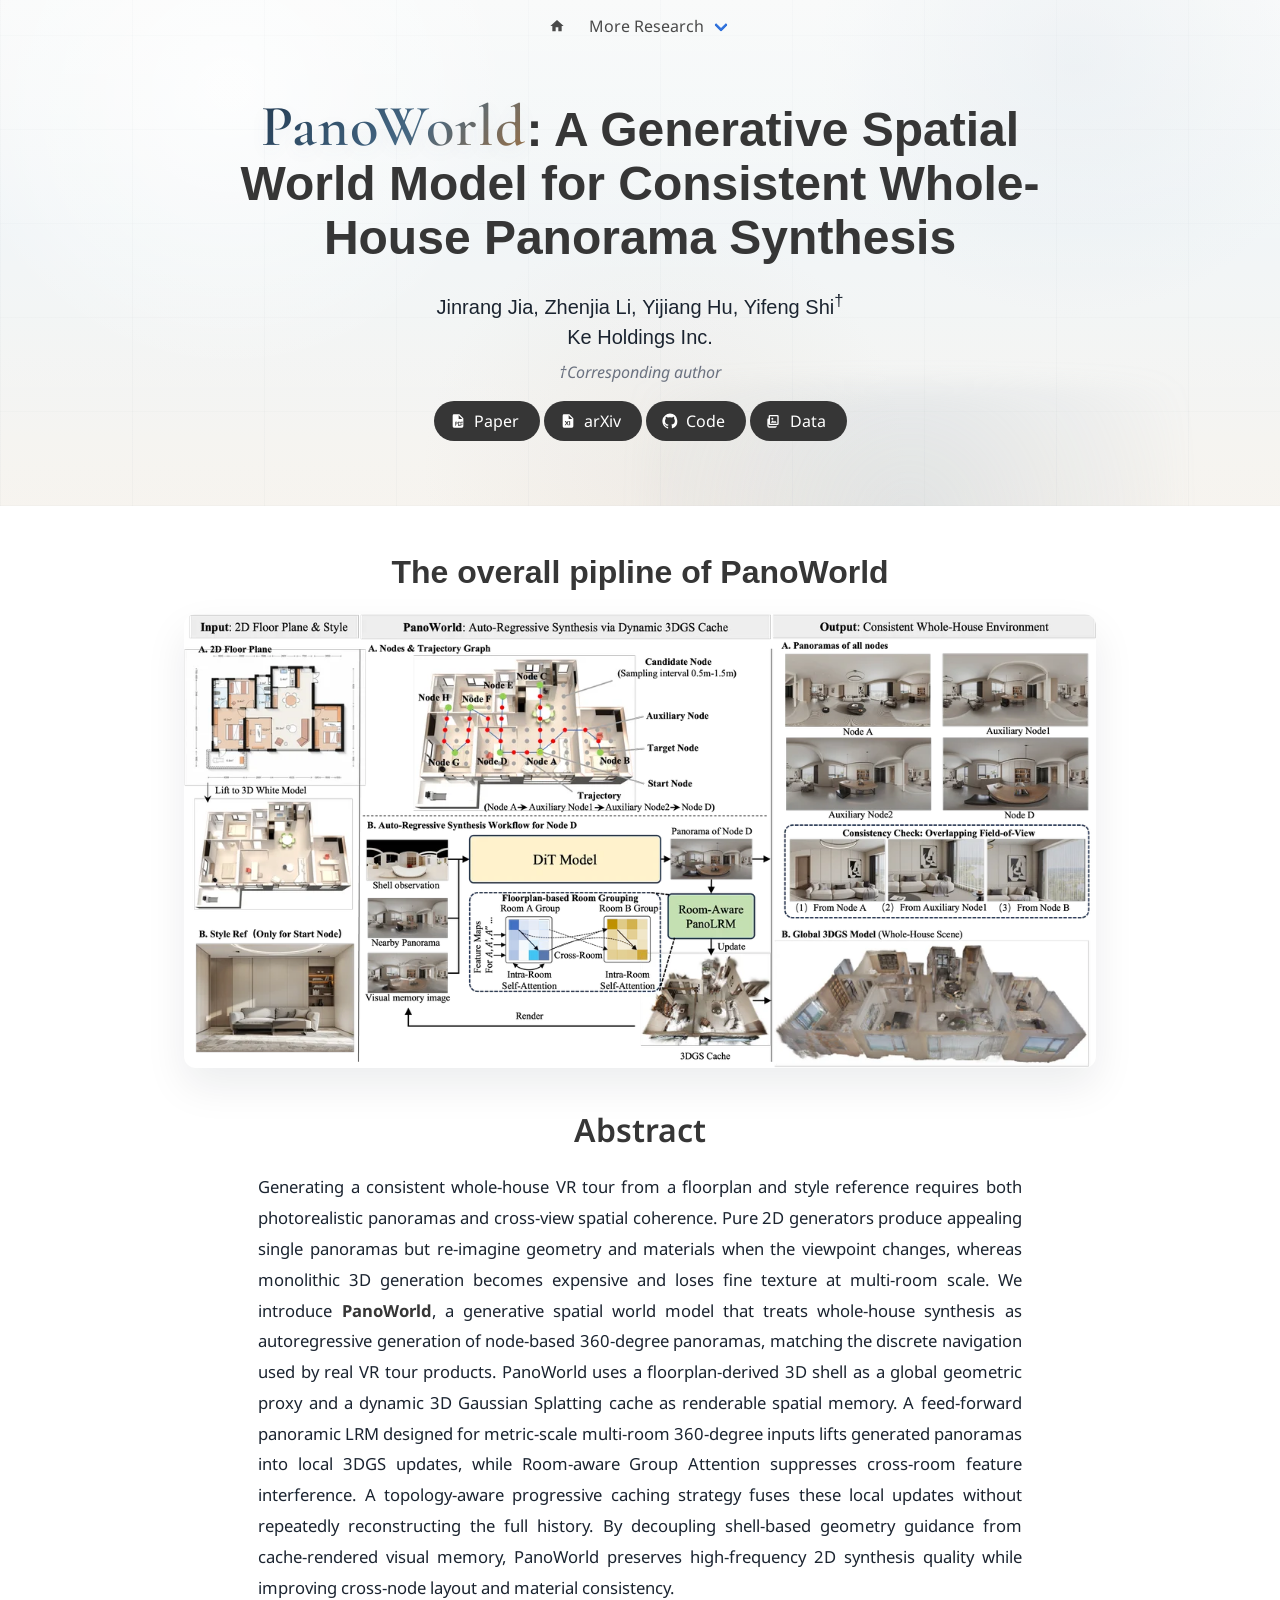
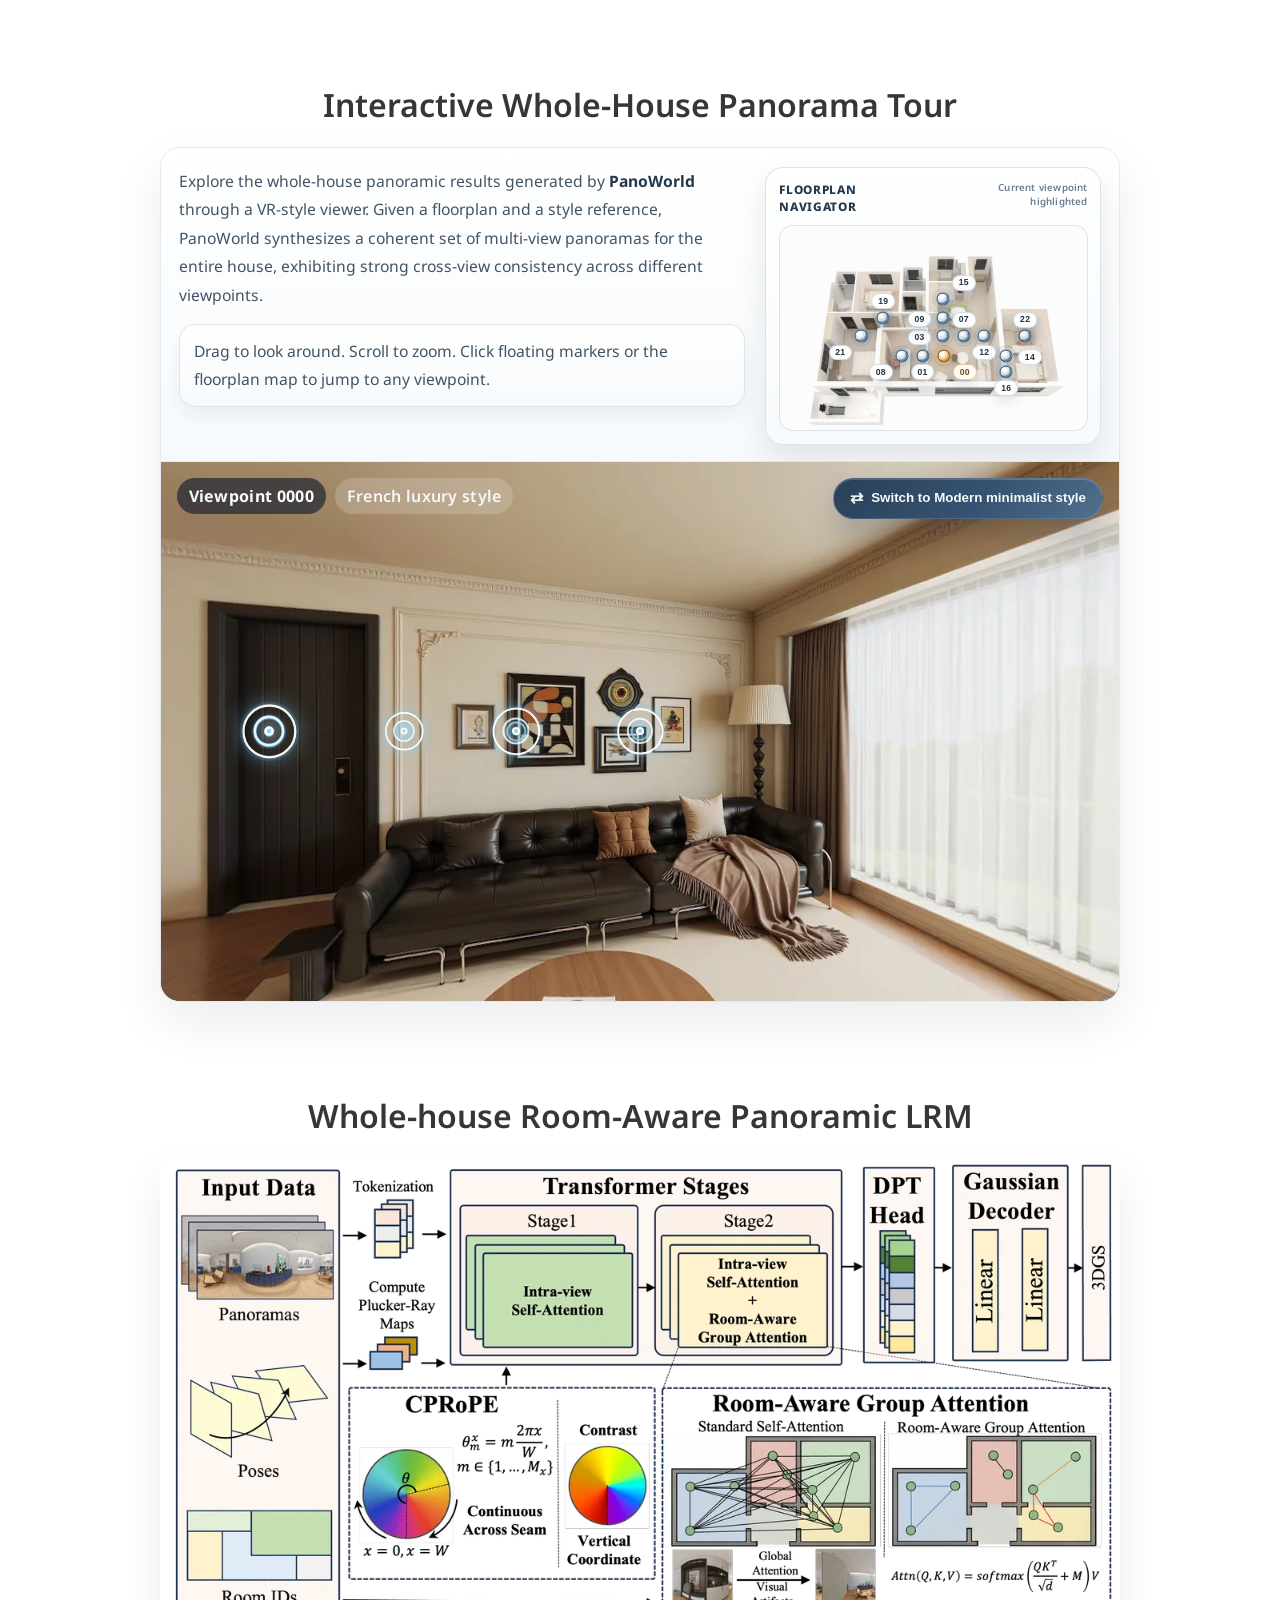
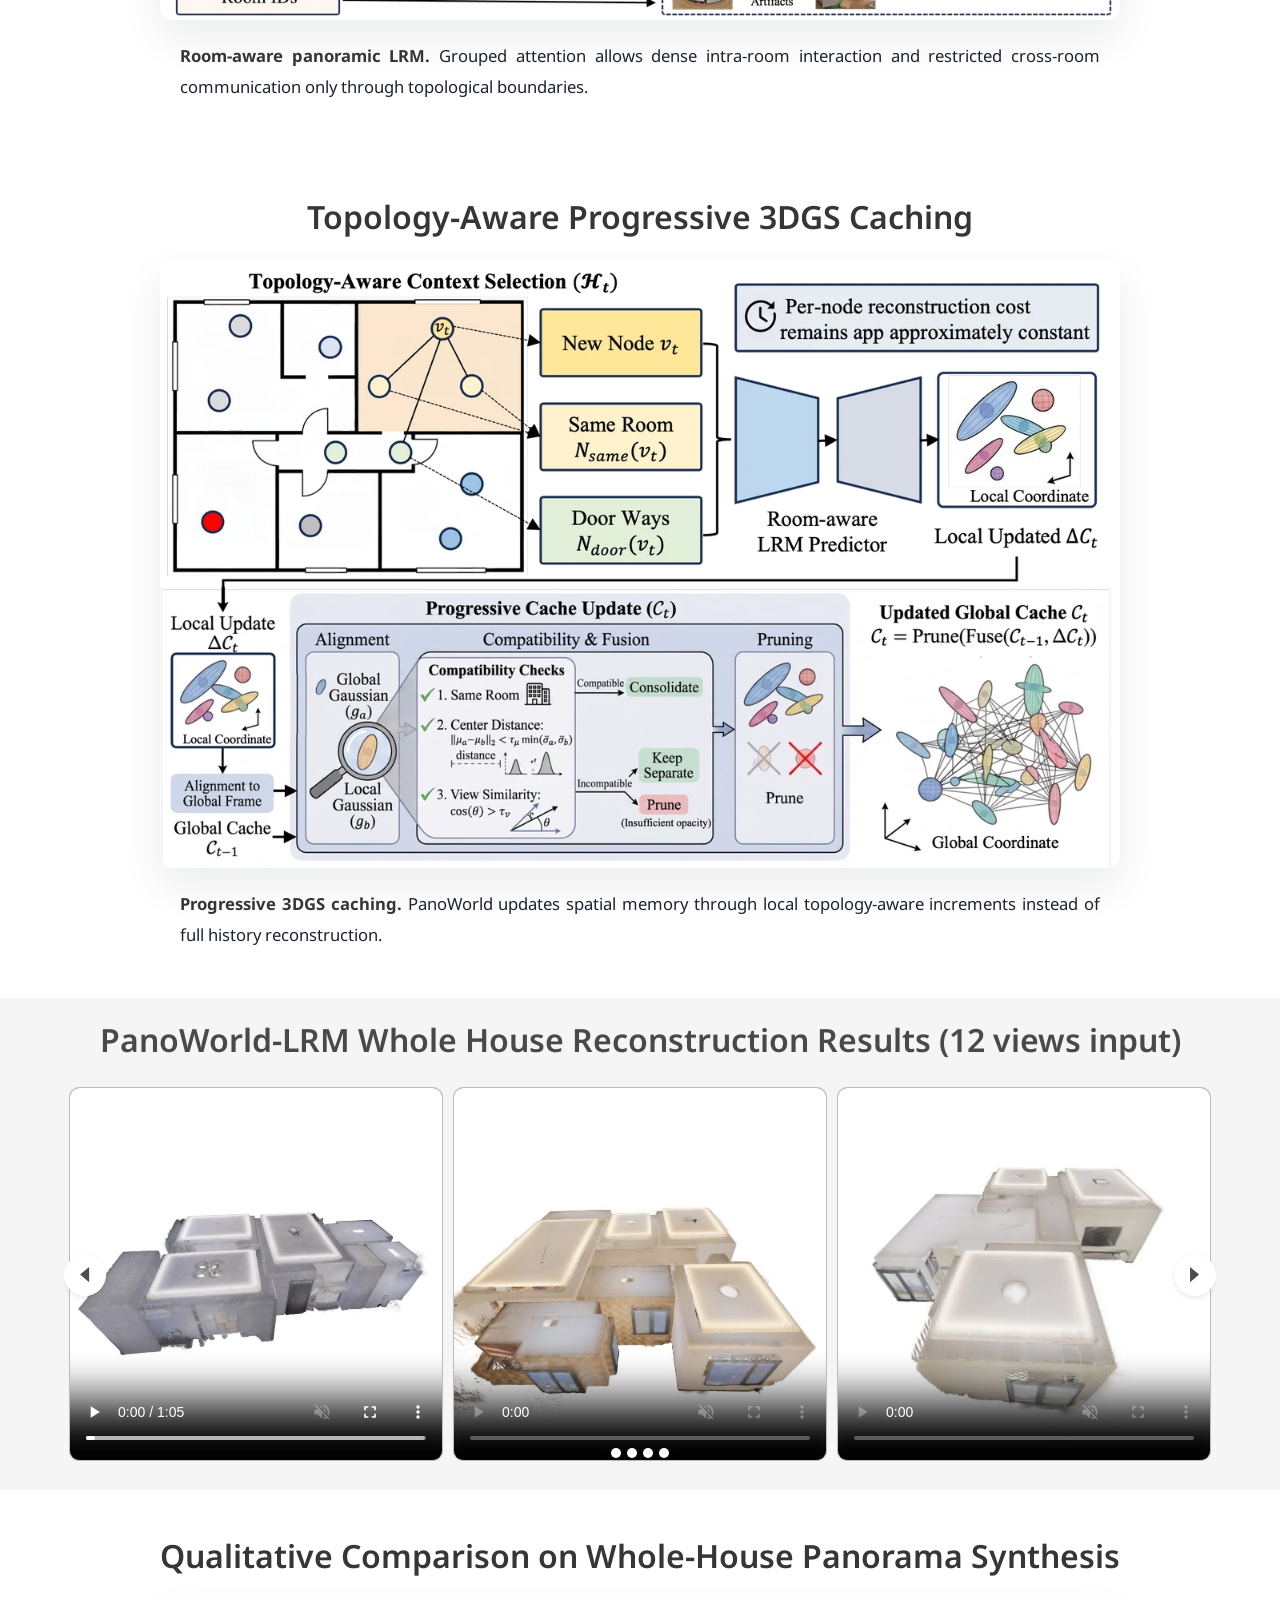
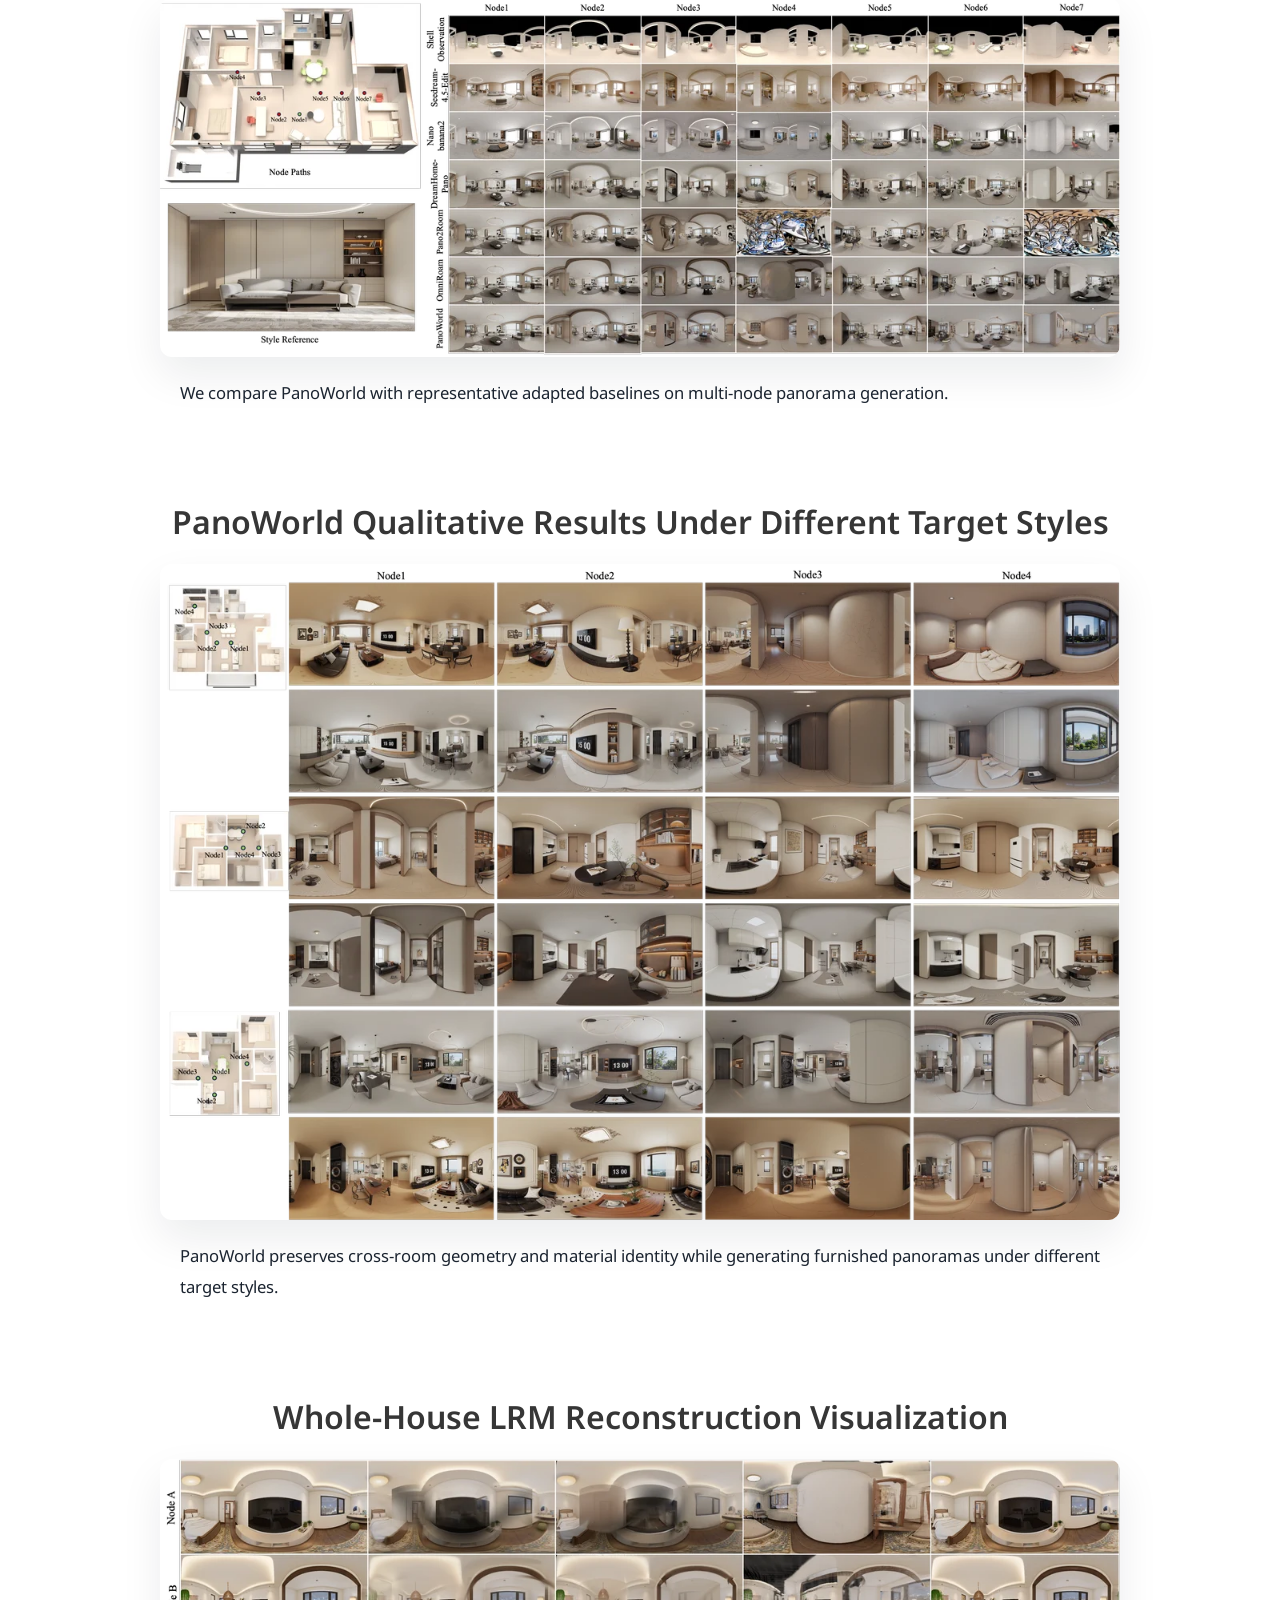
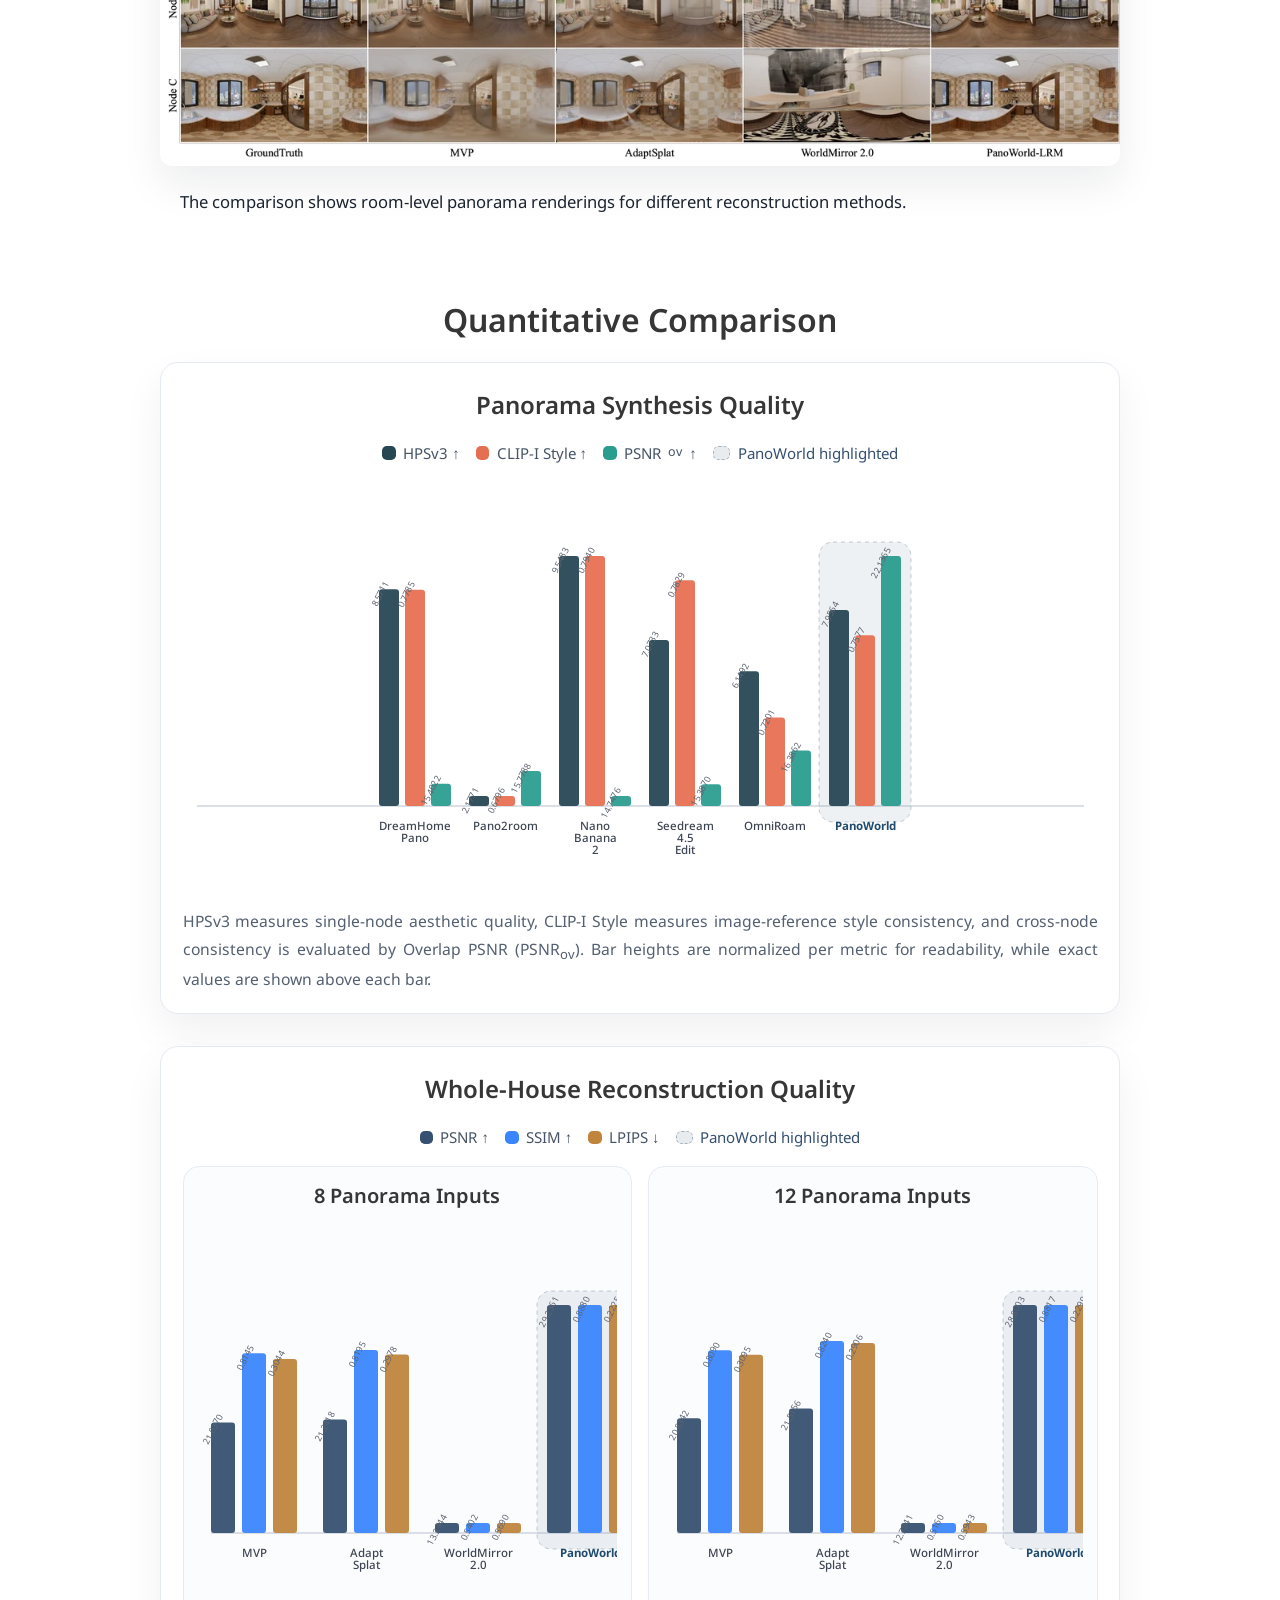
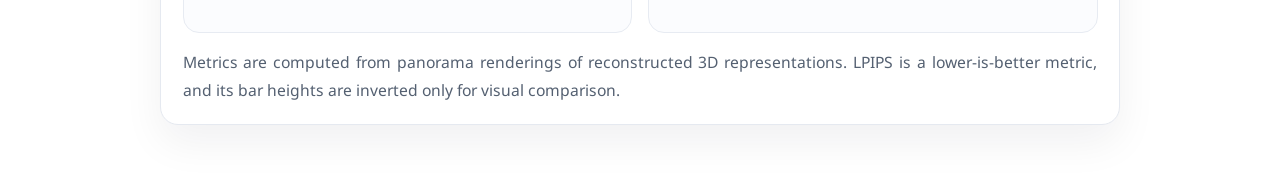
==== commit 2639cf46: "Tune more minimap label placements" ====
--- a/index.html
+++ b/index.html
@@ -28,7 +28,7 @@
 
   <script defer src="./static/js/bulma-carousel.min.js"></script>
   <script defer src="./static/js/index.js?v=20260518u"></script>
-  <script type="module" src="./static/js/pano-tour.js?v=20260518z"></script>
+  <script type="module" src="./static/js/pano-tour.js?v=20260518aa"></script>
 </head>
 <body>
 
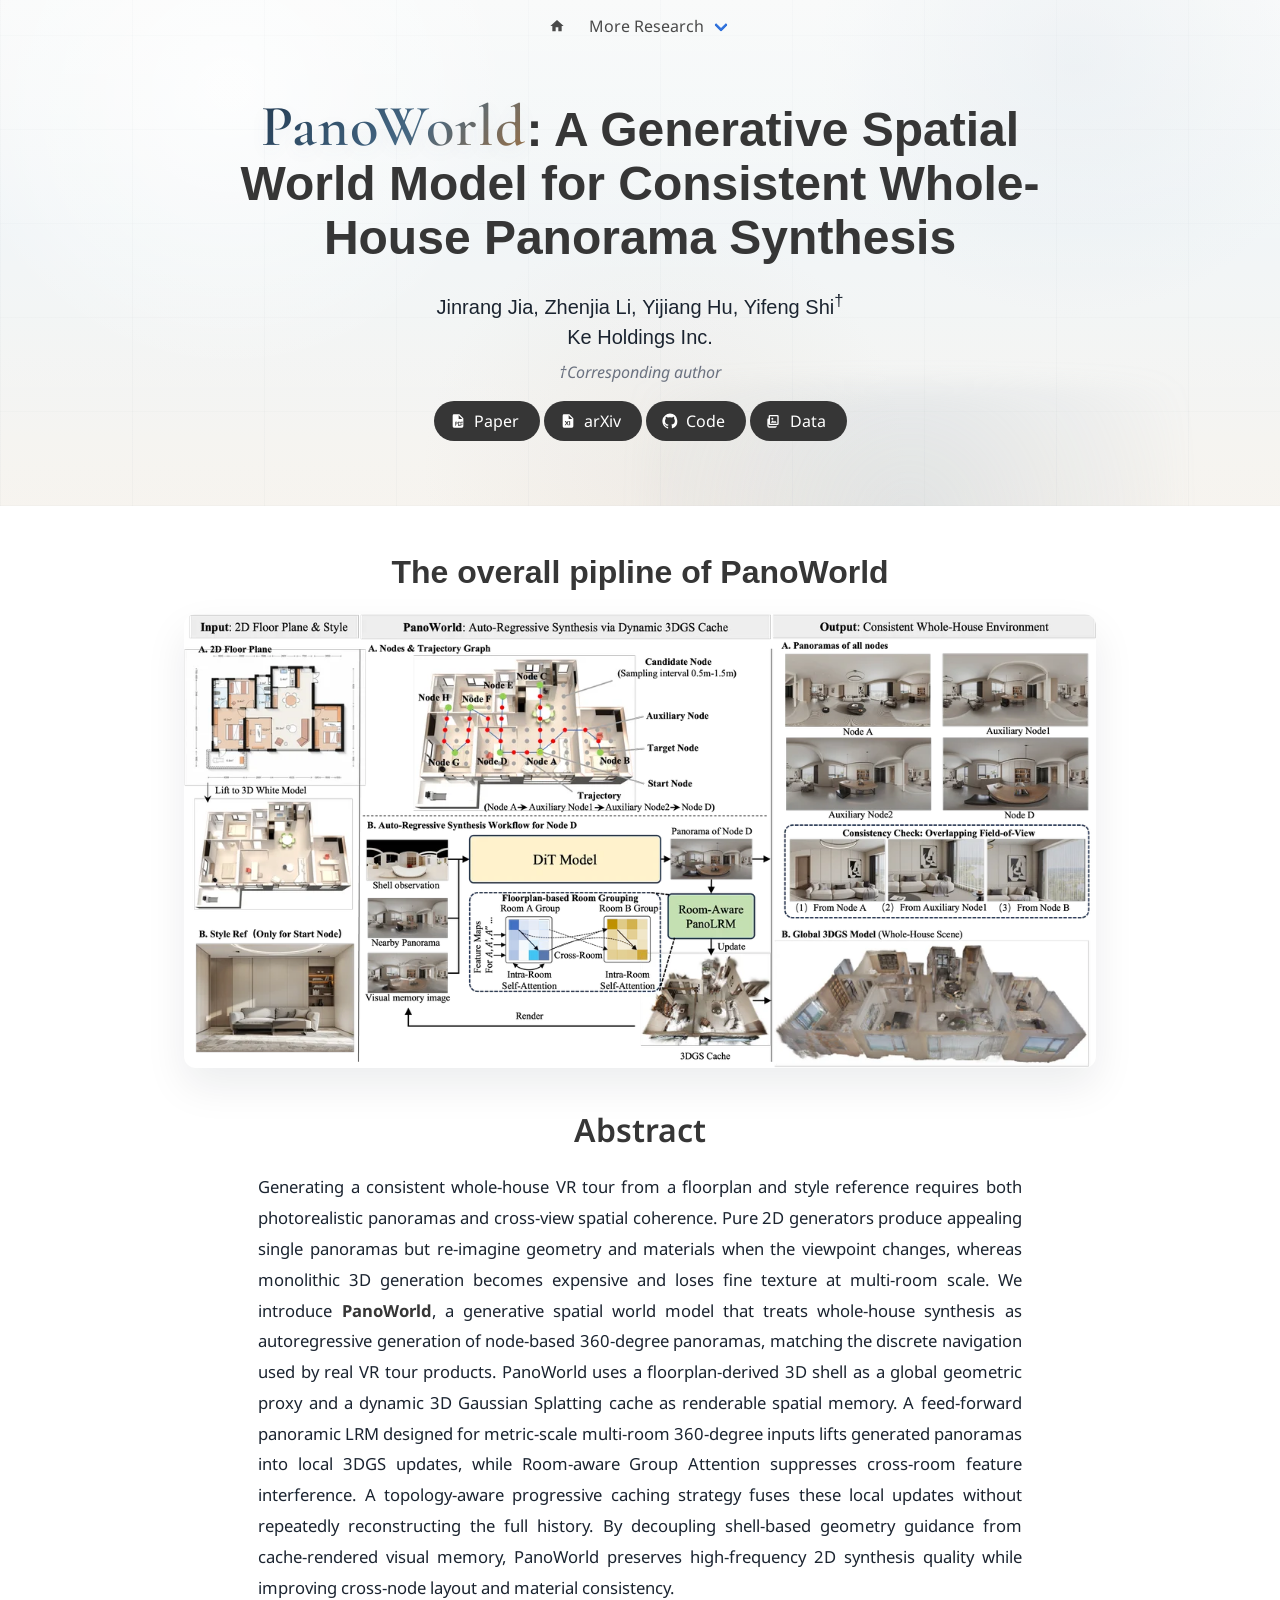
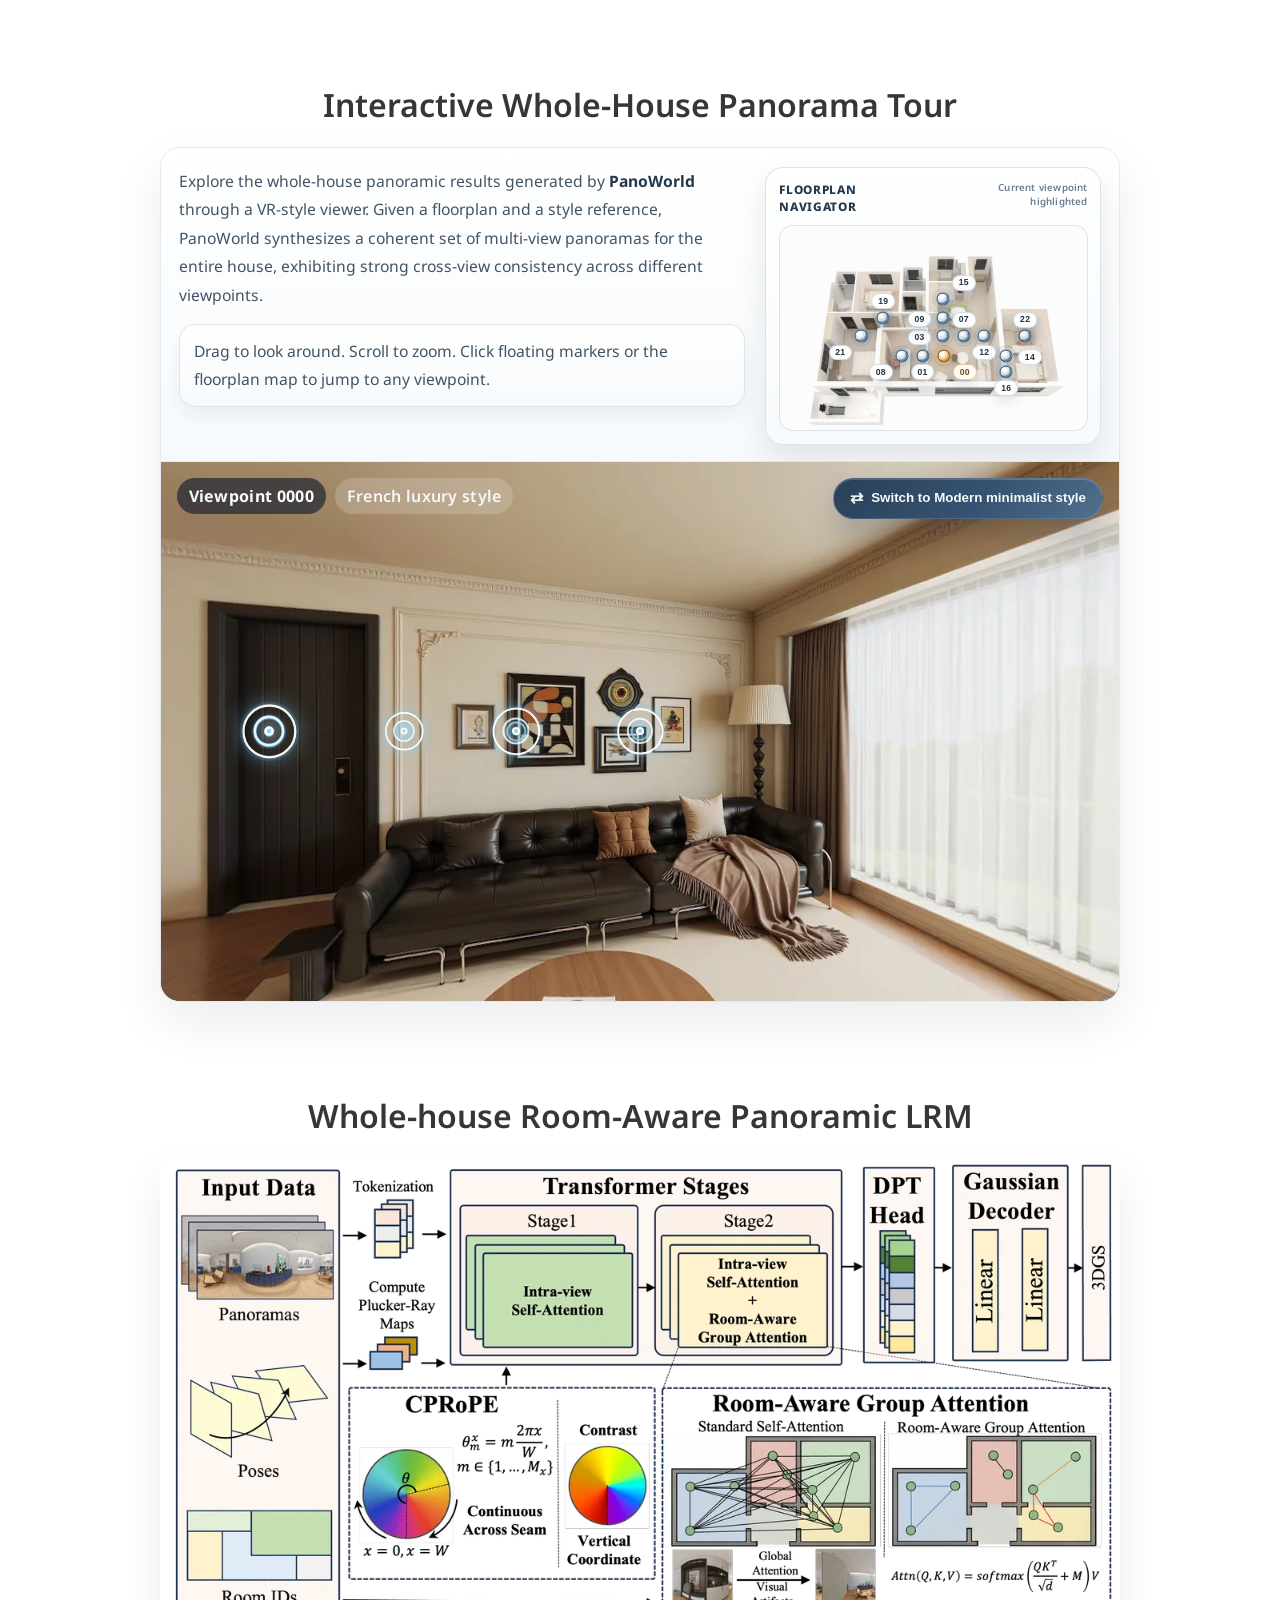
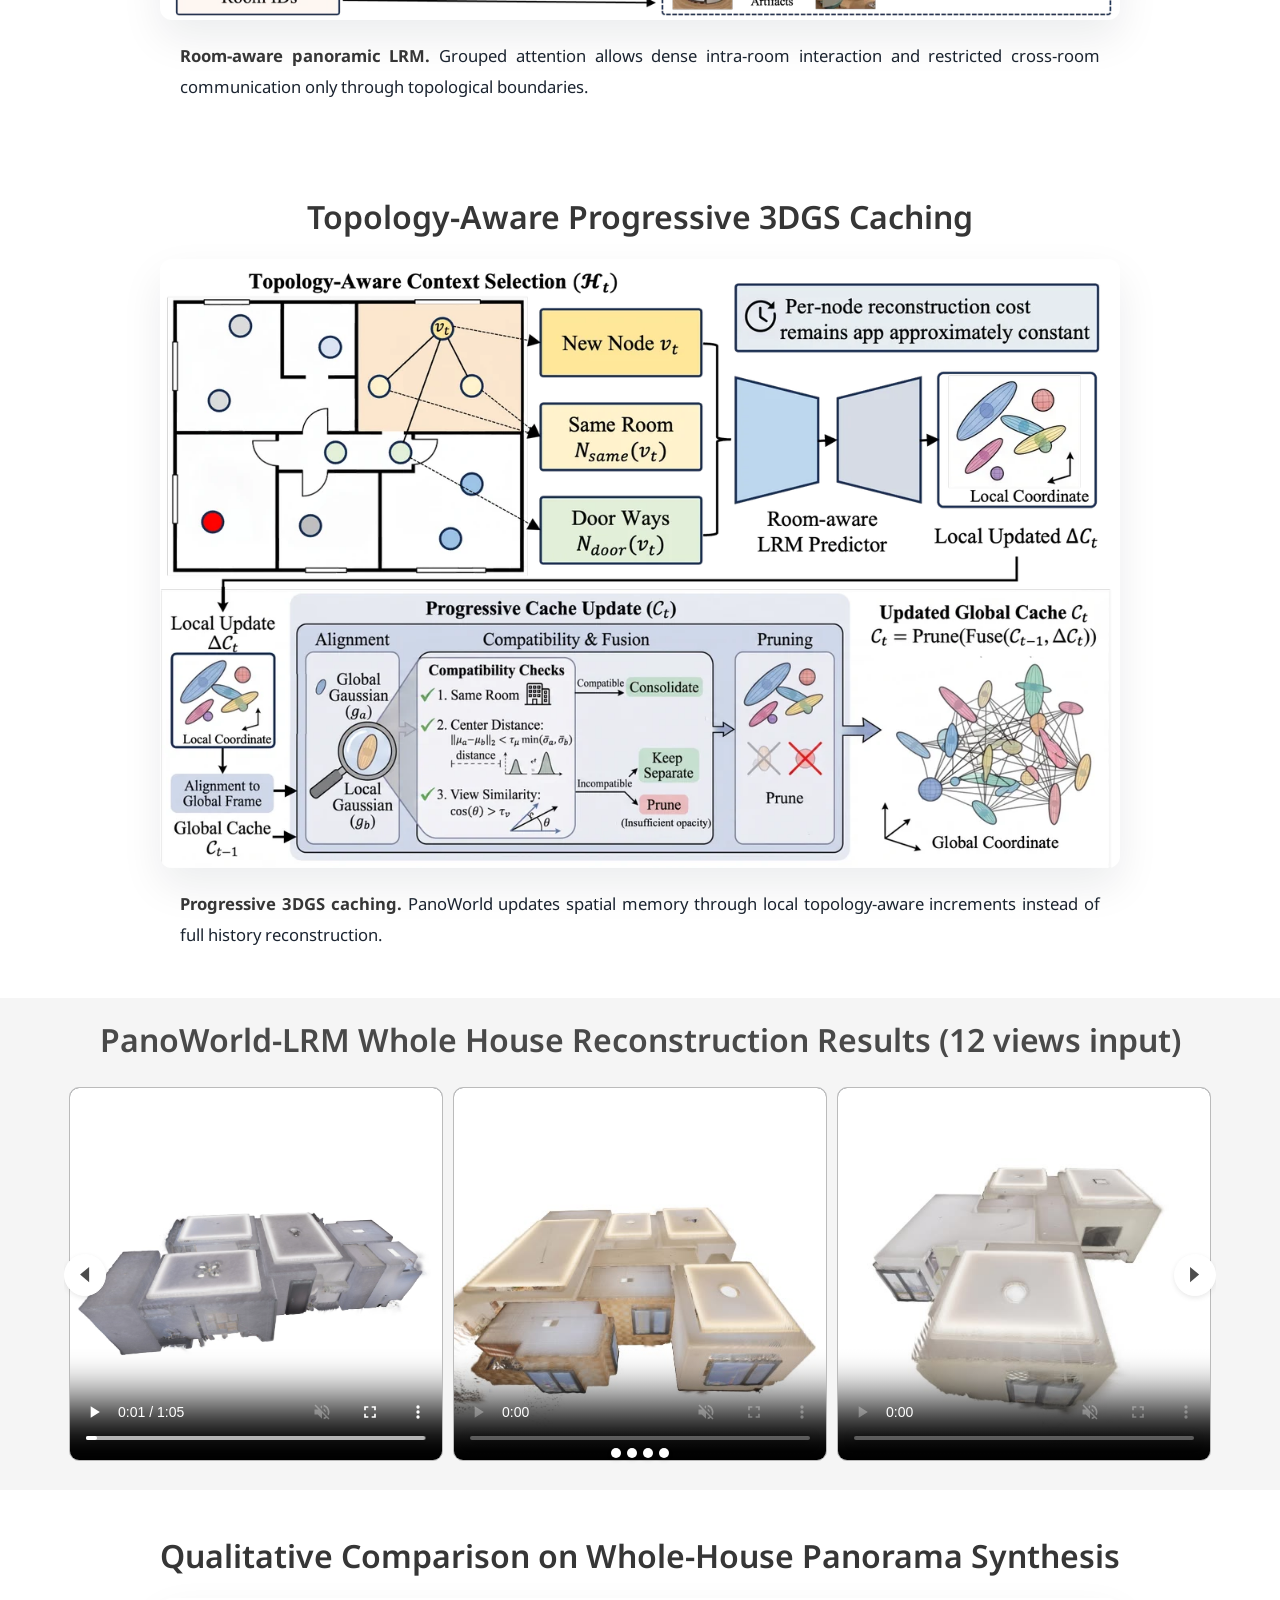
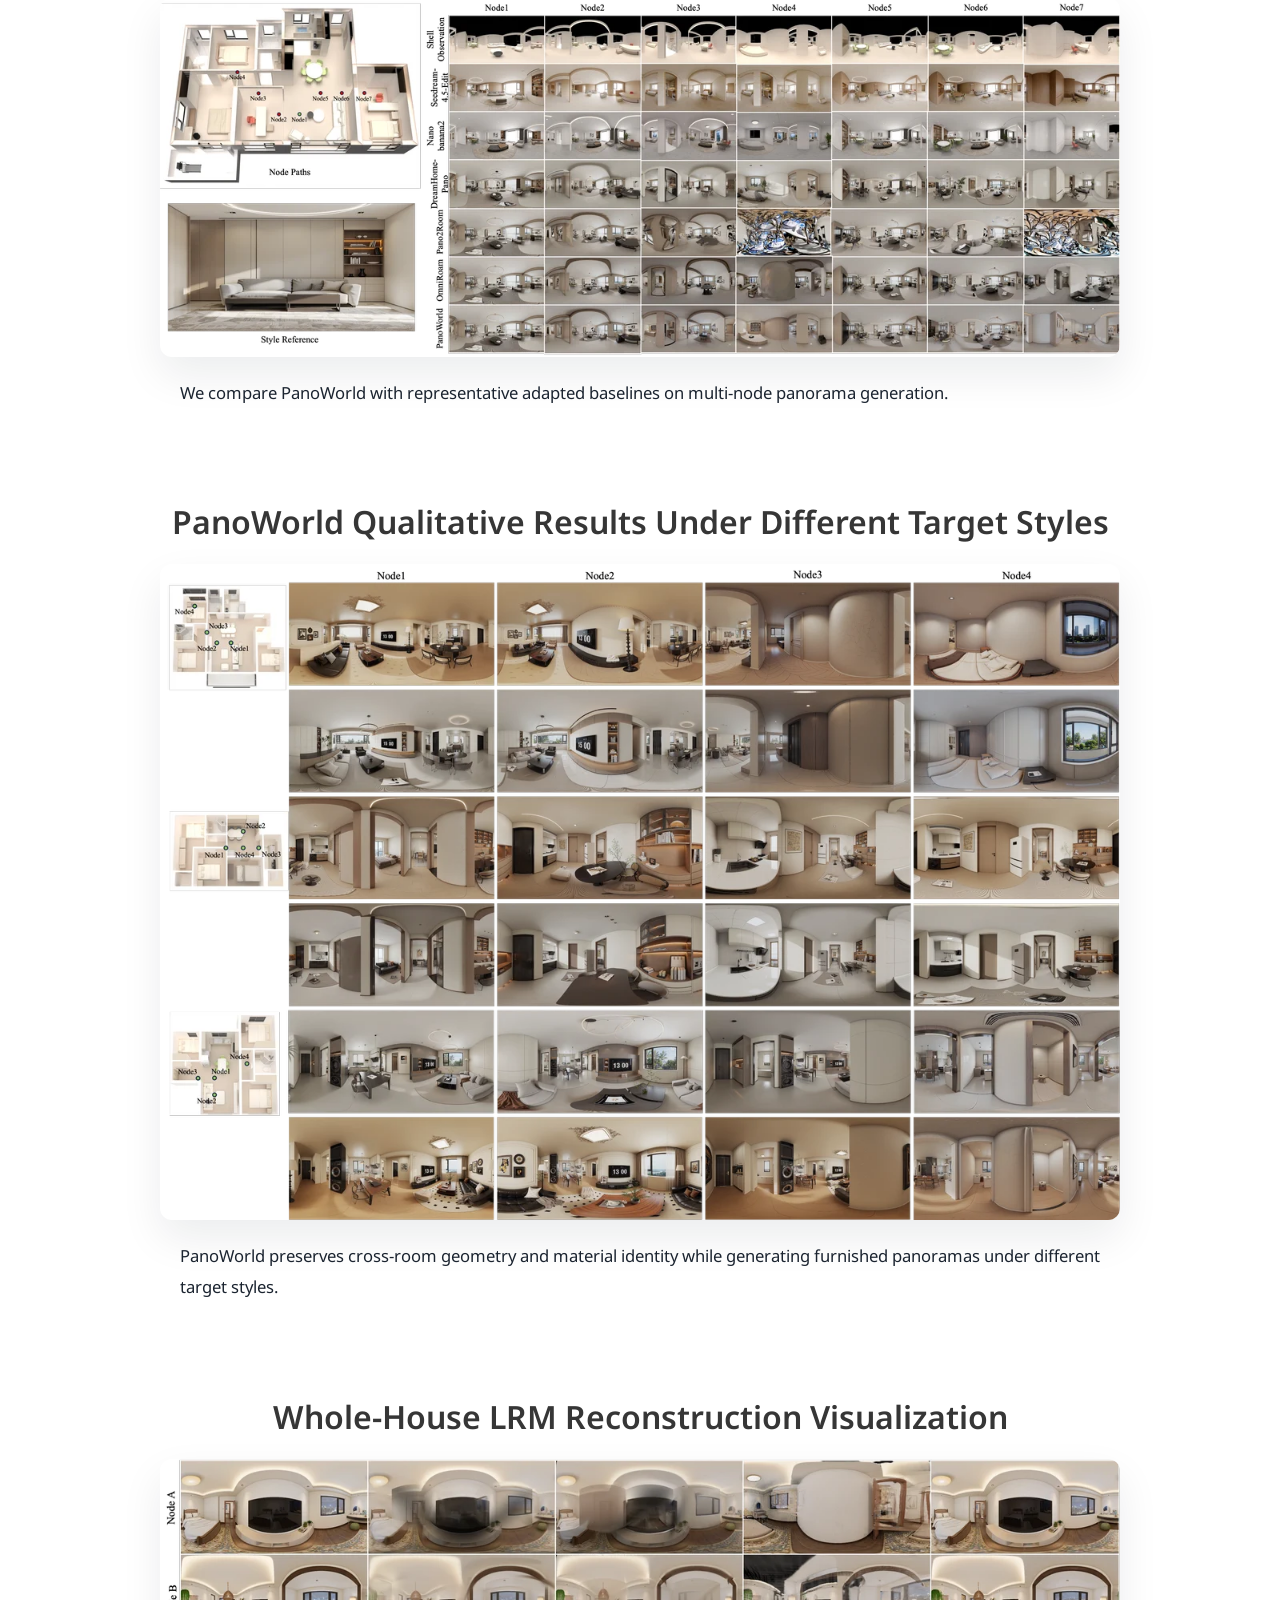
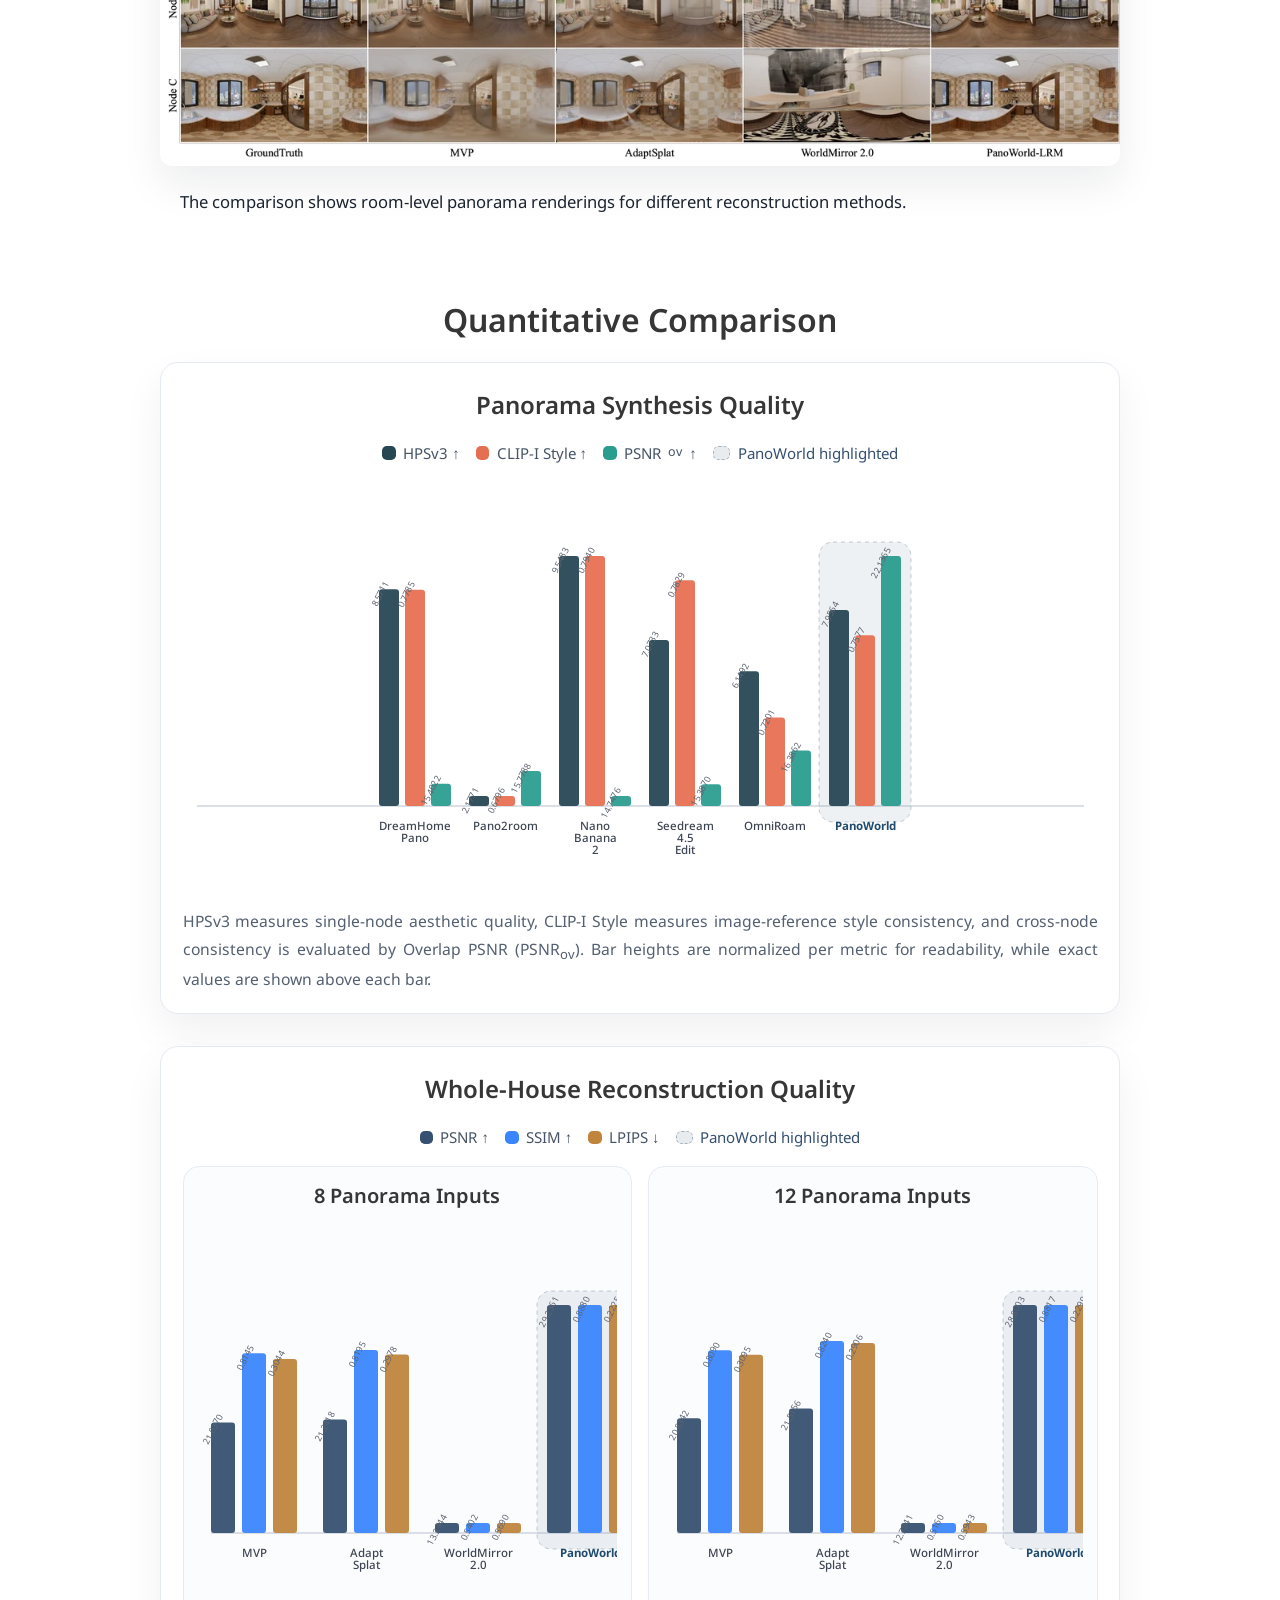
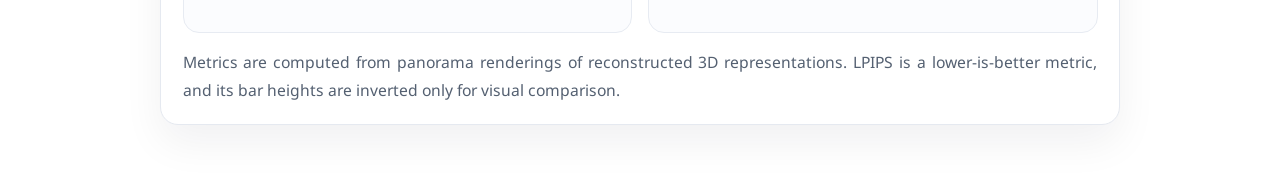
==== commit 3798febb: "Sync minimap preview with panorama hotspot hover" ====
--- a/index.html
+++ b/index.html
@@ -23,12 +23,12 @@
 
   <link rel="stylesheet" href="./static/css/bulma.min.css">
   <link rel="stylesheet" href="./static/css/bulma-carousel.min.css">
-  <link rel="stylesheet" href="./static/css/index.css?v=20260518z">
+  <link rel="stylesheet" href="./static/css/index.css?v=20260519a">
   <link rel="icon" type="image/svg+xml" href="./static/images/favicon.svg?v=20260518a">
 
   <script defer src="./static/js/bulma-carousel.min.js"></script>
   <script defer src="./static/js/index.js?v=20260518u"></script>
-  <script type="module" src="./static/js/pano-tour.js?v=20260518aa"></script>
+  <script type="module" src="./static/js/pano-tour.js?v=20260519a"></script>
 </head>
 <body>
 
--- a/static/css/index.css
+++ b/static/css/index.css
@@ -659,6 +659,32 @@
   color: #6f4a18;
 }
 
+.pano-tour-map-marker.is-preview {
+  z-index: 3;
+}
+
+.pano-tour-map-marker.is-preview .pano-tour-map-marker-dot {
+  transform: translate(-50%, -50%) scale(1.11);
+  border-color: rgba(55, 111, 162, 0.96);
+  background: radial-gradient(circle at 35% 32%, #ffffff 0 25%, #dff0fb 26% 50%, #62a8d9 51% 100%);
+  box-shadow:
+    0 0 0 0.18rem rgba(98, 168, 217, 0.22),
+    0 0 0 0.48rem rgba(98, 168, 217, 0.1),
+    0 10px 18px rgba(31, 82, 122, 0.2);
+}
+
+.pano-tour-map-marker.is-preview .pano-tour-map-marker-dot::after {
+  border-color: rgba(98, 168, 217, 0.42);
+  animation: pano-map-preview-pulse 1.25s ease-in-out infinite;
+}
+
+.pano-tour-map-marker.is-preview .pano-tour-map-marker-id {
+  border-color: rgba(180, 209, 230, 0.98);
+  background: rgba(247, 251, 255, 0.98);
+  color: #28547c;
+  box-shadow: 0 8px 16px rgba(27, 72, 109, 0.14);
+}
+
 .pano-tour-tooltip {
   position: absolute;
   z-index: 7;
@@ -987,3 +1013,16 @@
     opacity: 1;
   }
 }
+
+@keyframes pano-map-preview-pulse {
+  0%,
+  100% {
+    transform: scale(1);
+    opacity: 0.78;
+  }
+
+  50% {
+    transform: scale(1.22);
+    opacity: 0.26;
+  }
+}
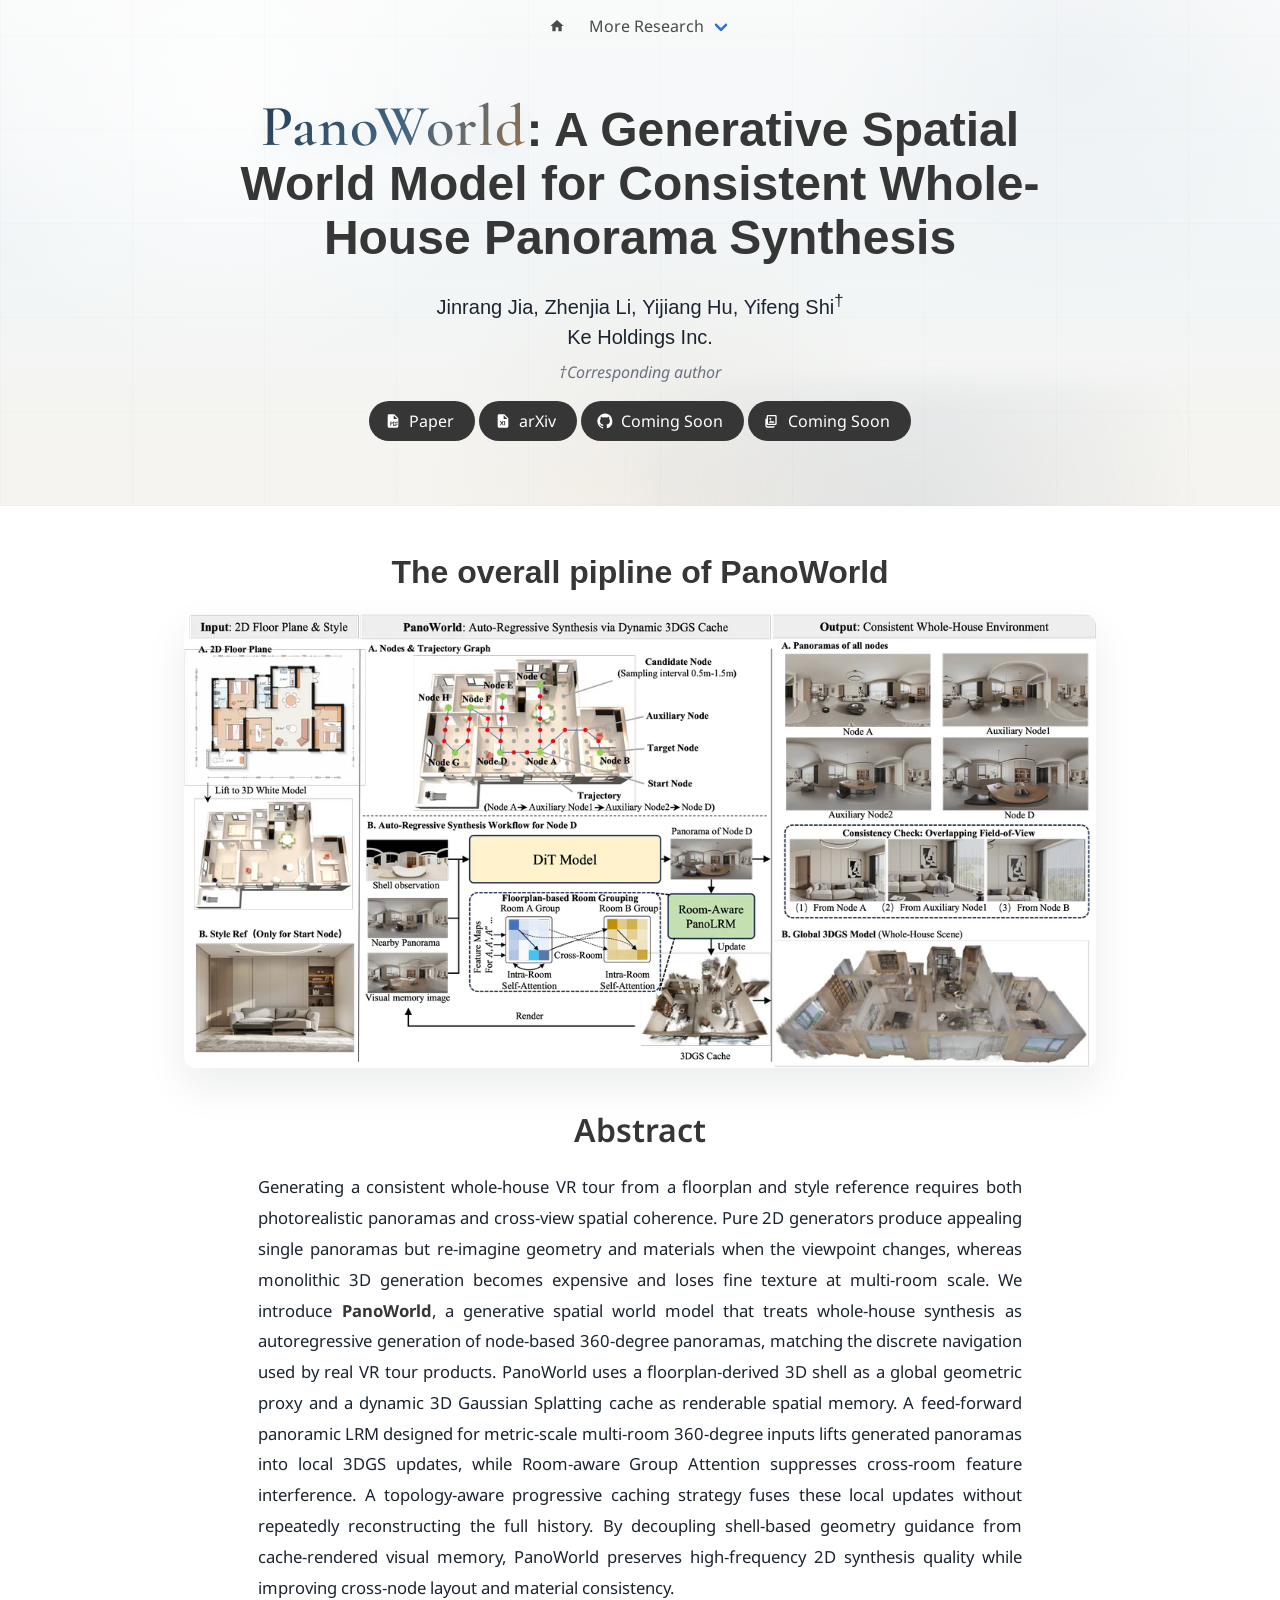
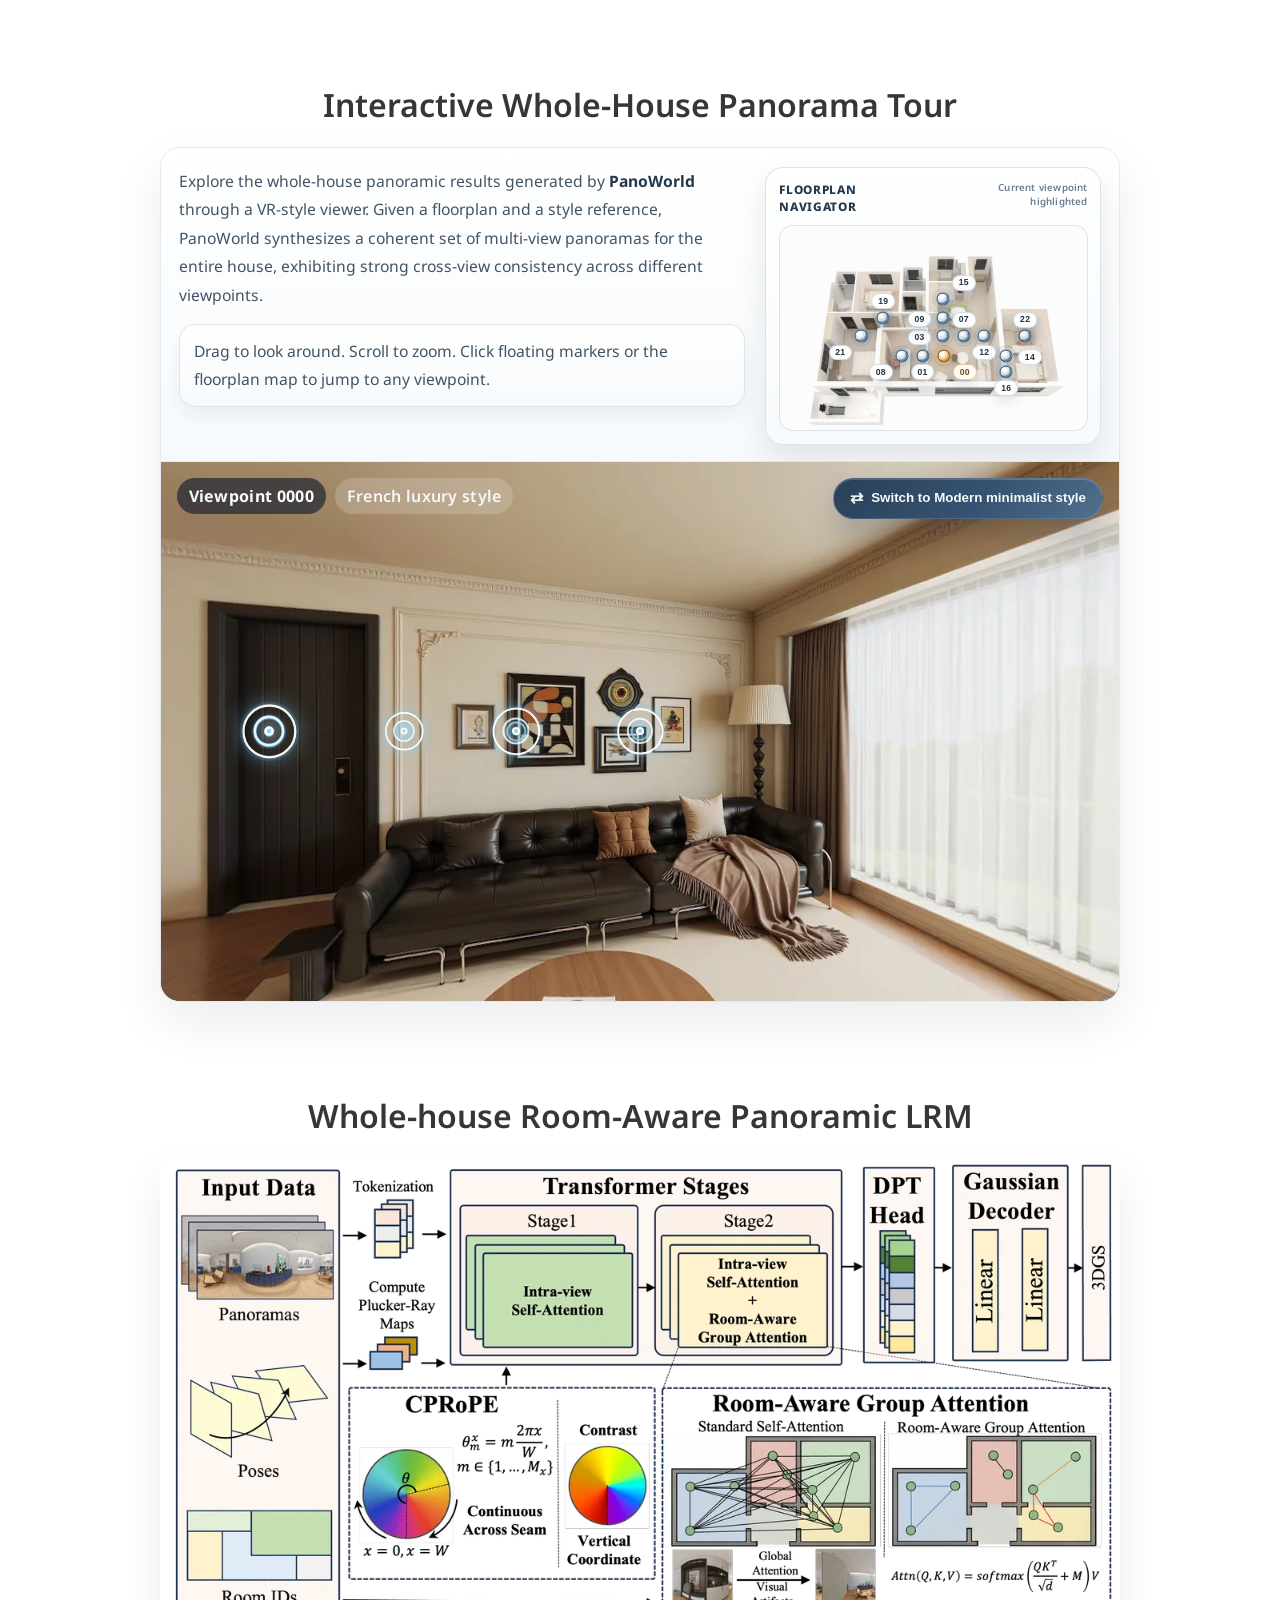
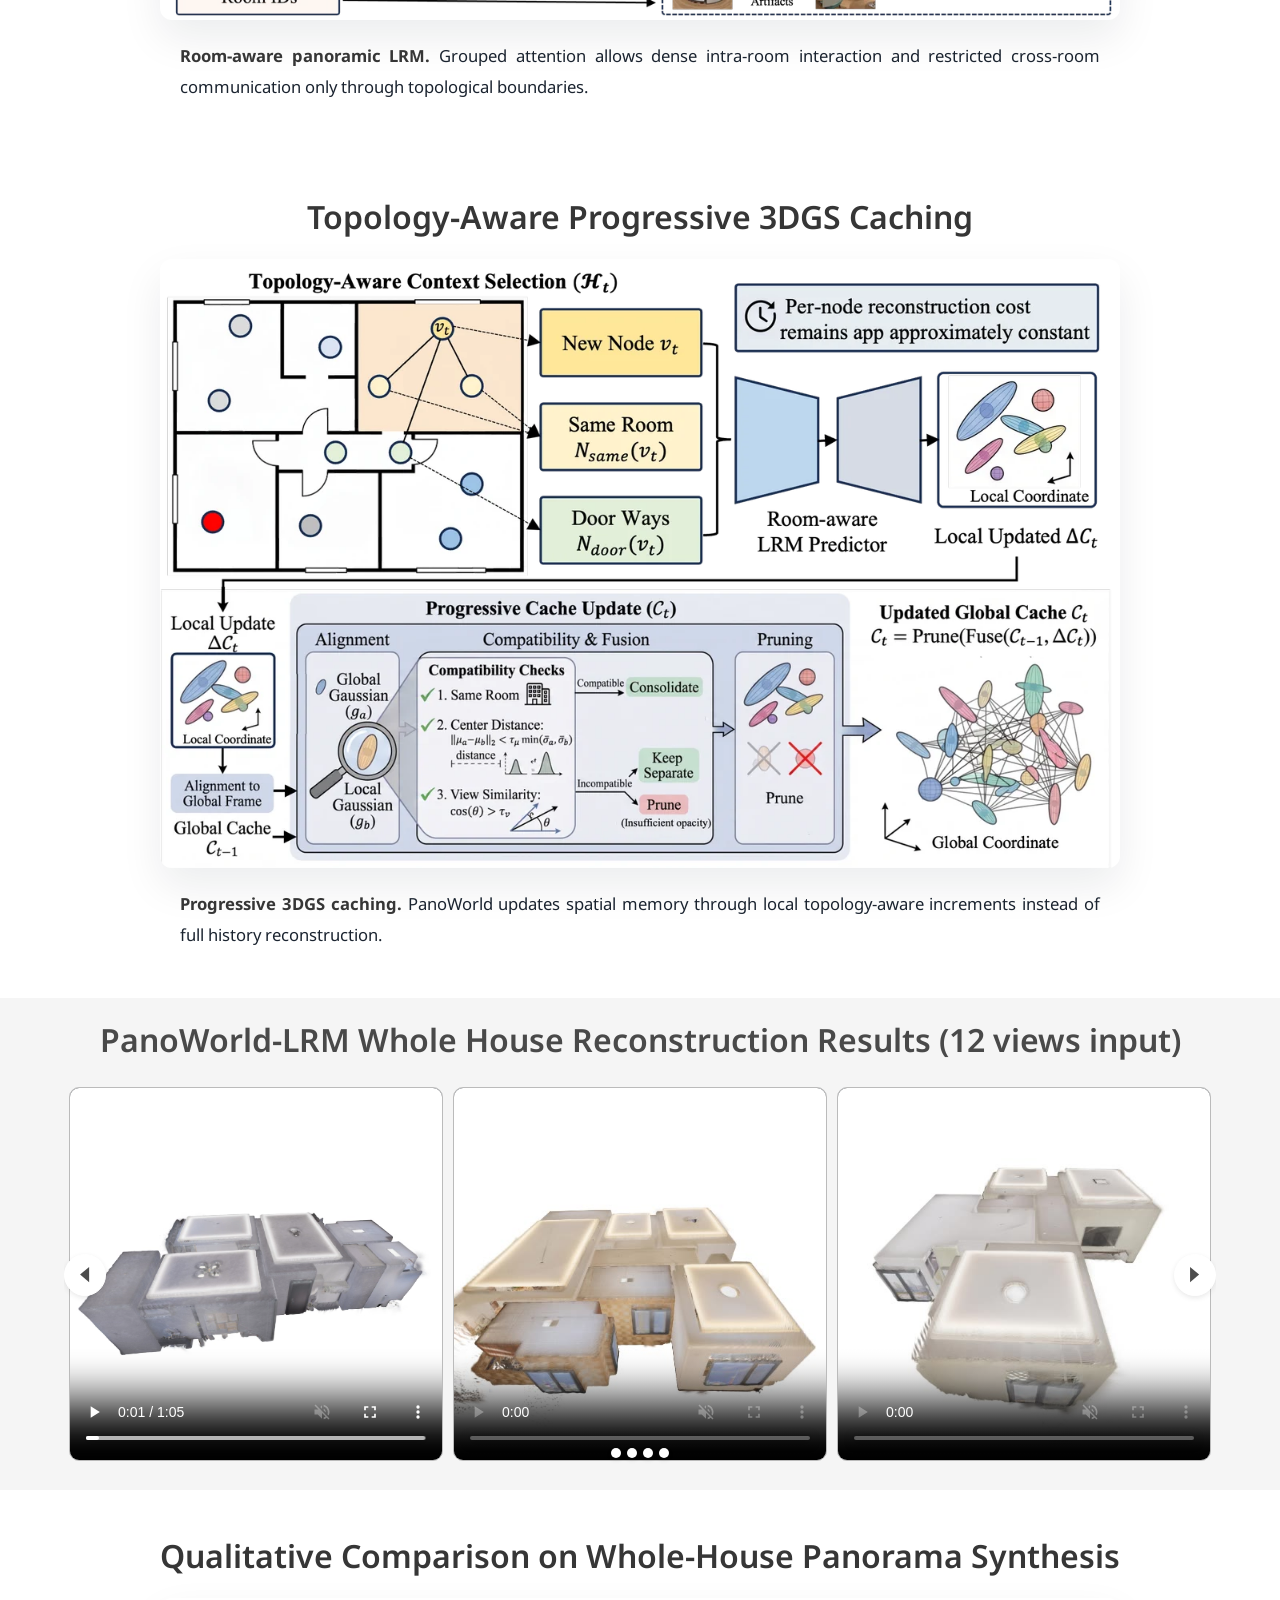
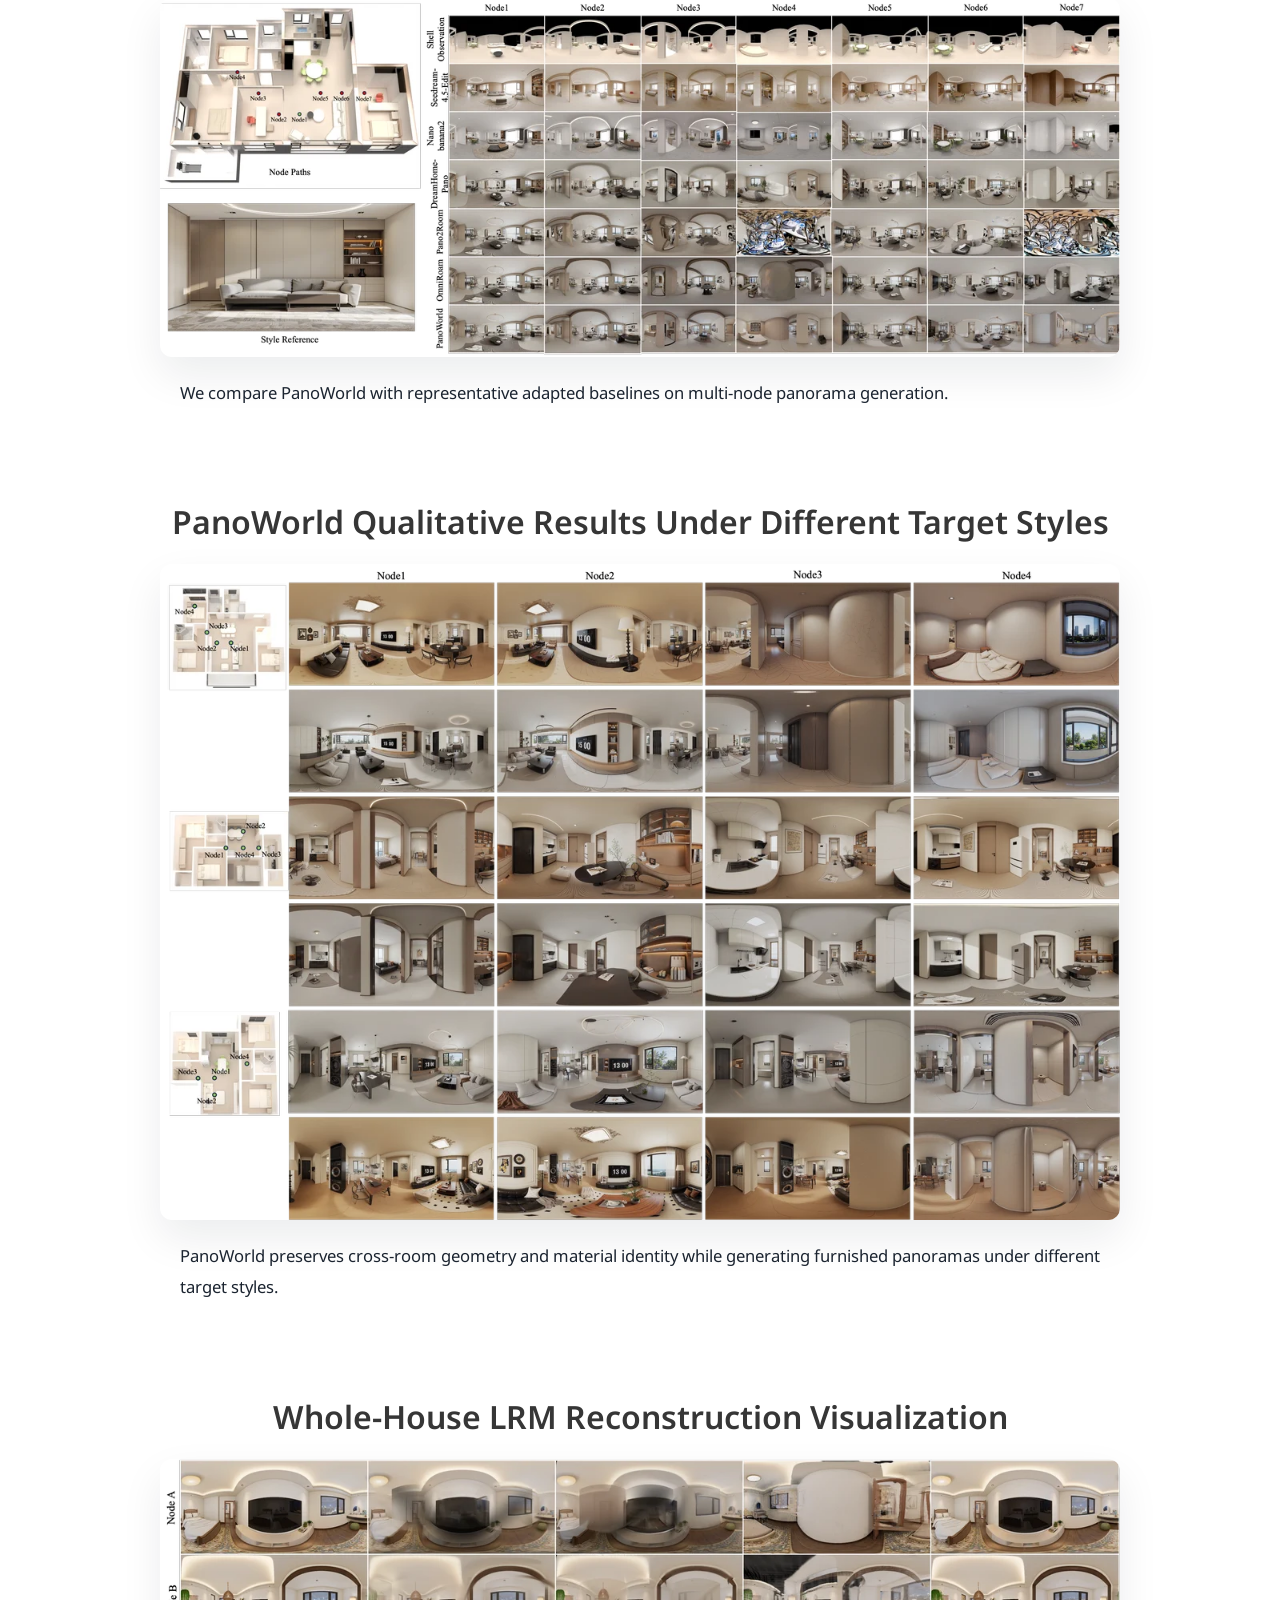
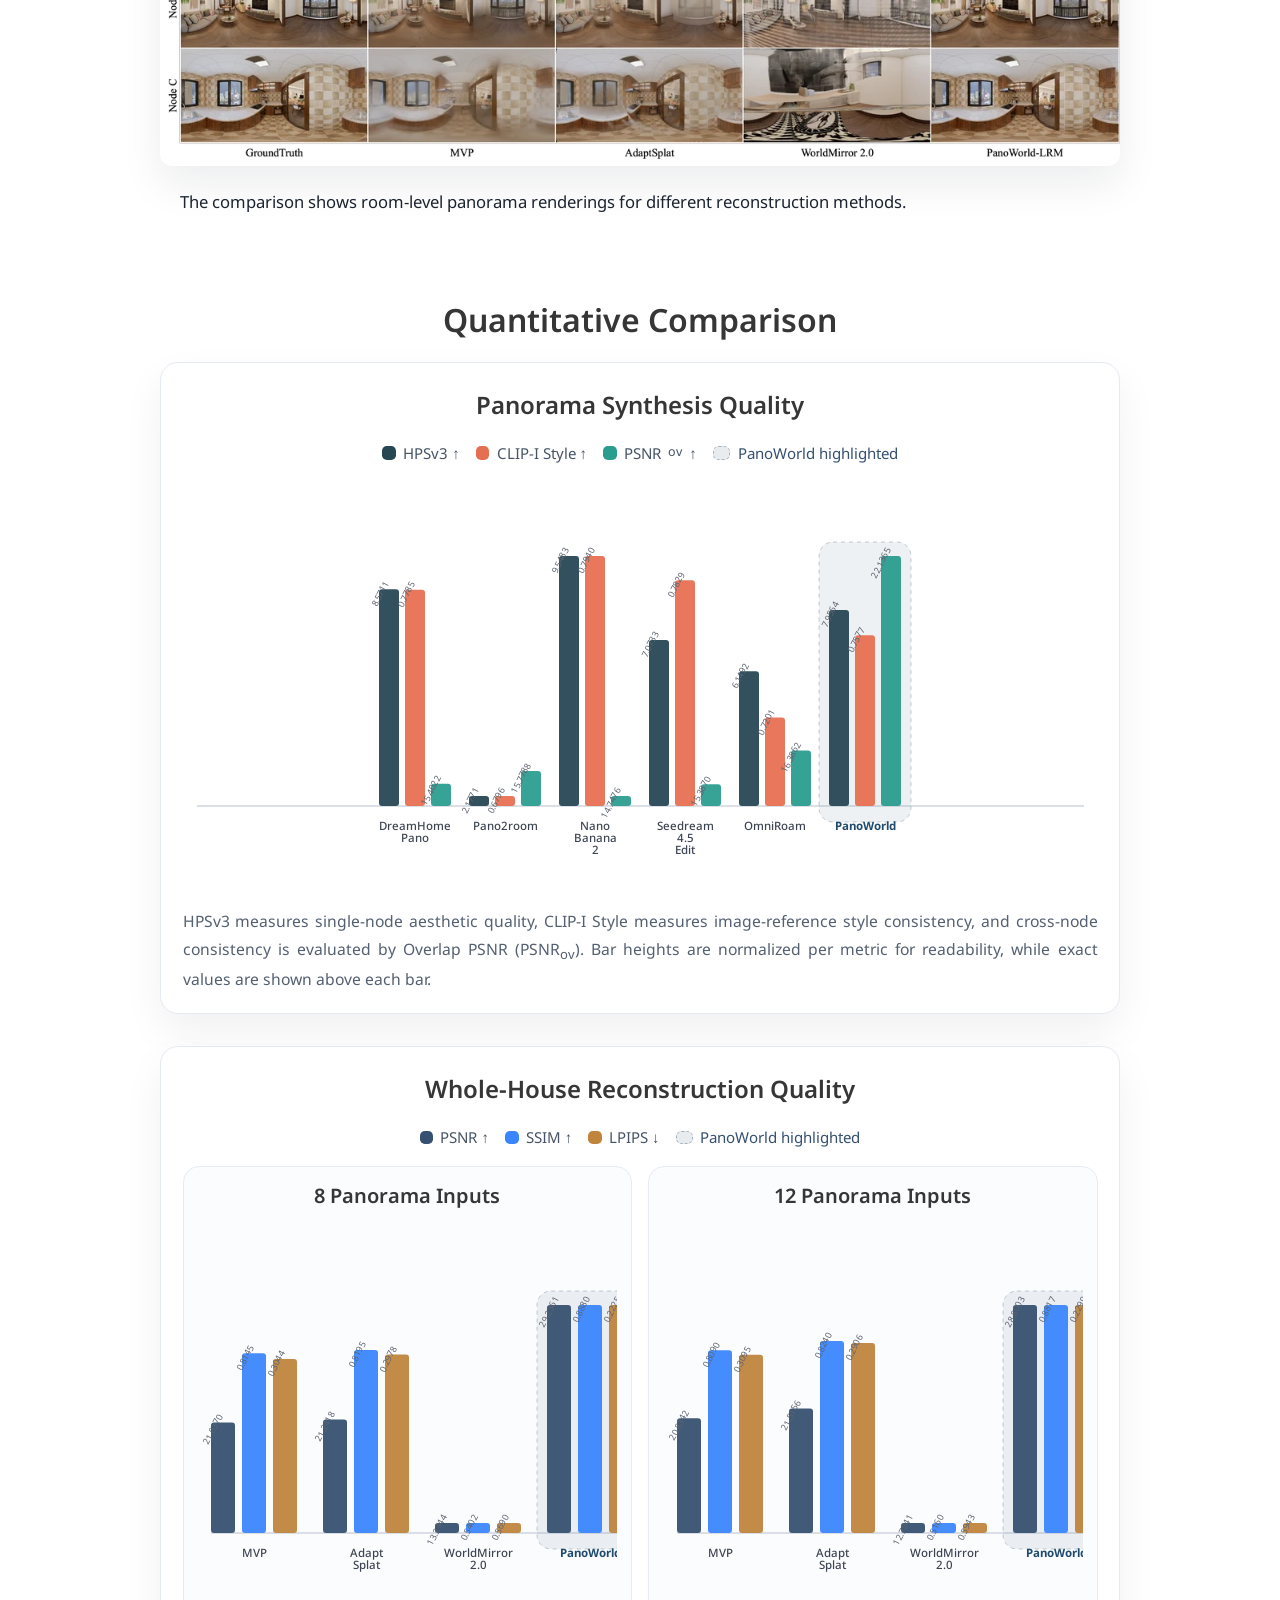
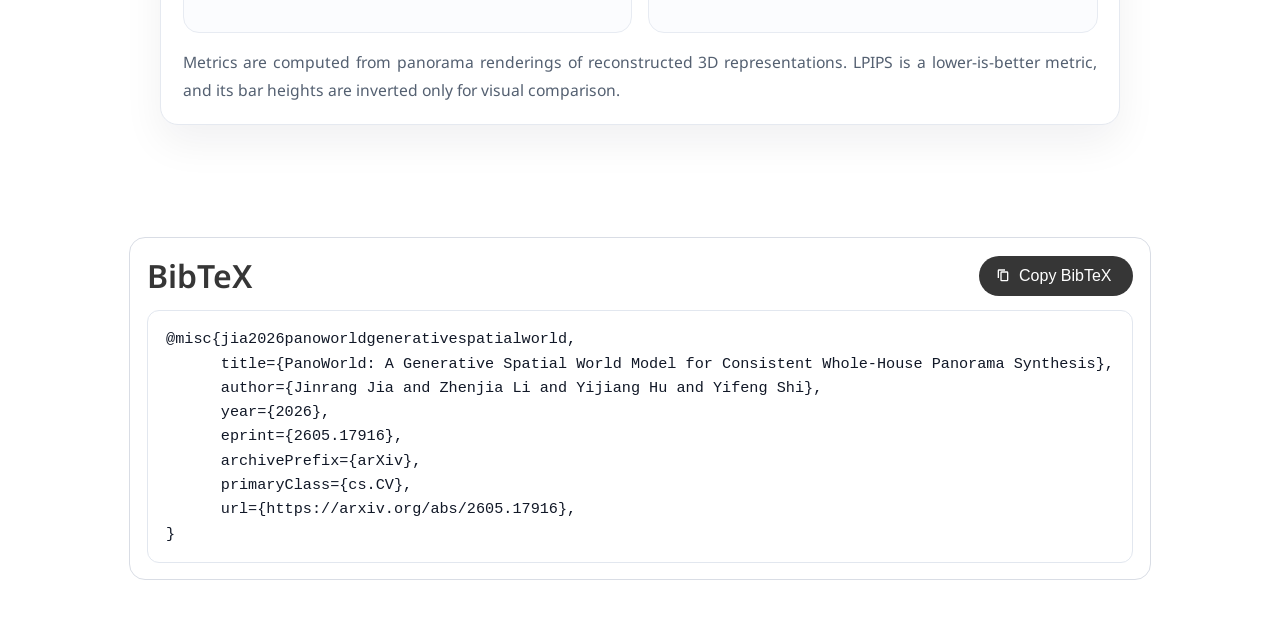
==== commit 81ec1f46: "Update PanoWorld links and add BibTeX section" ====
--- a/index.html
+++ b/index.html
@@ -23,11 +23,11 @@
 
   <link rel="stylesheet" href="./static/css/bulma.min.css">
   <link rel="stylesheet" href="./static/css/bulma-carousel.min.css">
-  <link rel="stylesheet" href="./static/css/index.css?v=20260519a">
+  <link rel="stylesheet" href="./static/css/index.css?v=20260519b">
   <link rel="icon" type="image/svg+xml" href="./static/images/favicon.svg?v=20260518a">
 
   <script defer src="./static/js/bulma-carousel.min.js"></script>
-  <script defer src="./static/js/index.js?v=20260518u"></script>
+  <script defer src="./static/js/index.js?v=20260519b"></script>
   <script type="module" src="./static/js/pano-tour.js?v=20260519a"></script>
 </head>
 <body>
@@ -96,7 +96,7 @@
             <div class="column has-text-centered">
               <div class="publication-links">
                 <span class="link-block">
-                  <a href="https://jjrcn.github.io/PanoWorld-project-home/"
+                  <a href="https://arxiv.org/pdf/2605.17916"
                      class="external-link button is-normal is-rounded is-dark">
                     <span class="icon" aria-hidden="true">
                       <svg class="inline-icon" viewBox="0 0 24 24" focusable="false">
@@ -107,7 +107,7 @@
                   </a>
                 </span>
                 <span class="link-block">
-                  <a href="https://jjrcn.github.io/PanoWorld-project-home/"
+                  <a href="https://arxiv.org/abs/2605.17916"
                      class="external-link button is-normal is-rounded is-dark">
                     <span class="icon" aria-hidden="true">
                       <svg class="inline-icon" viewBox="0 0 24 24" focusable="false">
@@ -125,7 +125,7 @@
                         <path d="M12 .8a11.5 11.5 0 0 0-3.6 22.4c.6.1.8-.2.8-.5v-2c-3.2.7-3.9-1.4-3.9-1.4-.5-1.3-1.3-1.7-1.3-1.7-1-.7.1-.7.1-.7 1.1.1 1.7 1.2 1.7 1.2 1 1.7 2.6 1.2 3.3.9.1-.7.4-1.2.7-1.5-2.6-.3-5.3-1.3-5.3-5.7 0-1.3.5-2.3 1.2-3.1-.1-.3-.5-1.5.1-3.1 0 0 1-.3 3.2 1.2a10.8 10.8 0 0 1 5.8 0c2.2-1.5 3.2-1.2 3.2-1.2.6 1.6.2 2.8.1 3.1.8.8 1.2 1.9 1.2 3.1 0 4.4-2.7 5.4-5.3 5.7.4.3.8 1 .8 2v3c0 .3.2.7.8.5A11.5 11.5 0 0 0 12 .8z"></path>
                       </svg>
                     </span>
-                    <span>Code</span>
+                    <span>Coming Soon</span>
                   </a>
                 </span>
                 <span class="link-block">
@@ -136,7 +136,7 @@
                         <path d="M4 5a2 2 0 0 1 2-2h11a2 2 0 0 1 2 2v11a2 2 0 0 1-2 2H6a2 2 0 0 1-2-2zm2 0v11h11V5zm10 14v1a2 2 0 0 1-2 2H5a3 3 0 0 1-3-3v-9a2 2 0 0 1 2-2v11a1 1 0 0 0 1 1h9a1 1 0 0 0 1-1zM8 8.5A1.5 1.5 0 1 1 9.5 10 1.5 1.5 0 0 1 8 8.5m-1 6 2.3-2.8a1 1 0 0 1 1.5 0l1.2 1.4.8-.9a1 1 0 0 1 1.5 0l1.7 2.3z"></path>
                       </svg>
                     </span>
-                    <span>Data</span>
+                    <span>Coming Soon</span>
                   </a>
                 </span>
               </div>
@@ -535,5 +535,36 @@
   </div>
 </section>
 
+<section class="section" id="BibTeX">
+  <div class="container is-max-desktop">
+    <div class="columns is-centered">
+      <div class="column is-full-width">
+        <div class="bibtex-card">
+          <div class="bibtex-toolbar">
+            <h2 class="title is-3">BibTeX</h2>
+            <button id="copy-bibtex-button" class="button is-dark is-rounded bibtex-copy-button" type="button">
+              <span class="icon" aria-hidden="true">
+                <svg class="inline-icon" viewBox="0 0 24 24" focusable="false">
+                  <path d="M8 7a2 2 0 0 1 2-2h8a2 2 0 0 1 2 2v11a2 2 0 0 1-2 2h-8a2 2 0 0 1-2-2zm2 0v11h8V7zM4 15V4a2 2 0 0 1 2-2h9v2H6v11z"></path>
+                </svg>
+              </span>
+              <span id="copy-bibtex-label">Copy BibTeX</span>
+            </button>
+          </div>
+          <pre id="bibtex-content"><code>@misc{jia2026panoworldgenerativespatialworld,
+      title={PanoWorld: A Generative Spatial World Model for Consistent Whole-House Panorama Synthesis},
+      author={Jinrang Jia and Zhenjia Li and Yijiang Hu and Yifeng Shi},
+      year={2026},
+      eprint={2605.17916},
+      archivePrefix={arXiv},
+      primaryClass={cs.CV},
+      url={https://arxiv.org/abs/2605.17916},
+}</code></pre>
+        </div>
+      </div>
+    </div>
+  </div>
+</section>
+
 </body>
 </html>
--- a/static/css/index.css
+++ b/static/css/index.css
@@ -780,6 +780,58 @@
   margin-top: 2rem;
 }
 
+.bibtex-card {
+  margin-top: 1rem;
+  padding: 1.1rem 1.1rem 1rem;
+  border: 1px solid #d9dde5;
+  border-radius: 16px;
+  background: #ffffff;
+}
+
+.bibtex-toolbar {
+  display: flex;
+  align-items: center;
+  gap: 1rem;
+  margin-bottom: 0.9rem;
+}
+
+.bibtex-toolbar .title {
+  margin-bottom: 0 !important;
+  min-width: 0;
+  flex: 1 1 auto;
+}
+
+.bibtex-copy-button {
+  flex: 0 0 auto;
+  margin-left: auto;
+}
+
+.bibtex-card pre {
+  margin: 0;
+  padding: 1rem 1.1rem;
+  border-radius: 12px;
+  border: 1px solid #e2e7ef;
+  background: #ffffff !important;
+  color: #111827 !important;
+  overflow-x: auto;
+  box-shadow: inset 0 1px 0 rgba(255, 255, 255, 0.85);
+}
+
+.bibtex-card code {
+  font-size: 0.95rem;
+  line-height: 1.6;
+  white-space: pre;
+  color: #111827 !important;
+  background: transparent !important;
+}
+
+.bibtex-card pre code {
+  display: block;
+  padding: 0;
+  color: #111827 !important;
+  background: transparent !important;
+}
+
 .quantitative-subcard {
   background: #fbfcfe;
   border: 1px solid #e7ebf2;
@@ -882,6 +934,14 @@
 }
 
 @media screen and (max-width: 768px) {
+  .bibtex-toolbar {
+    align-items: flex-start;
+  }
+
+  .bibtex-copy-button {
+    margin-left: auto;
+  }
+
   .publication-title {
     font-size: 2.15rem !important;
   }
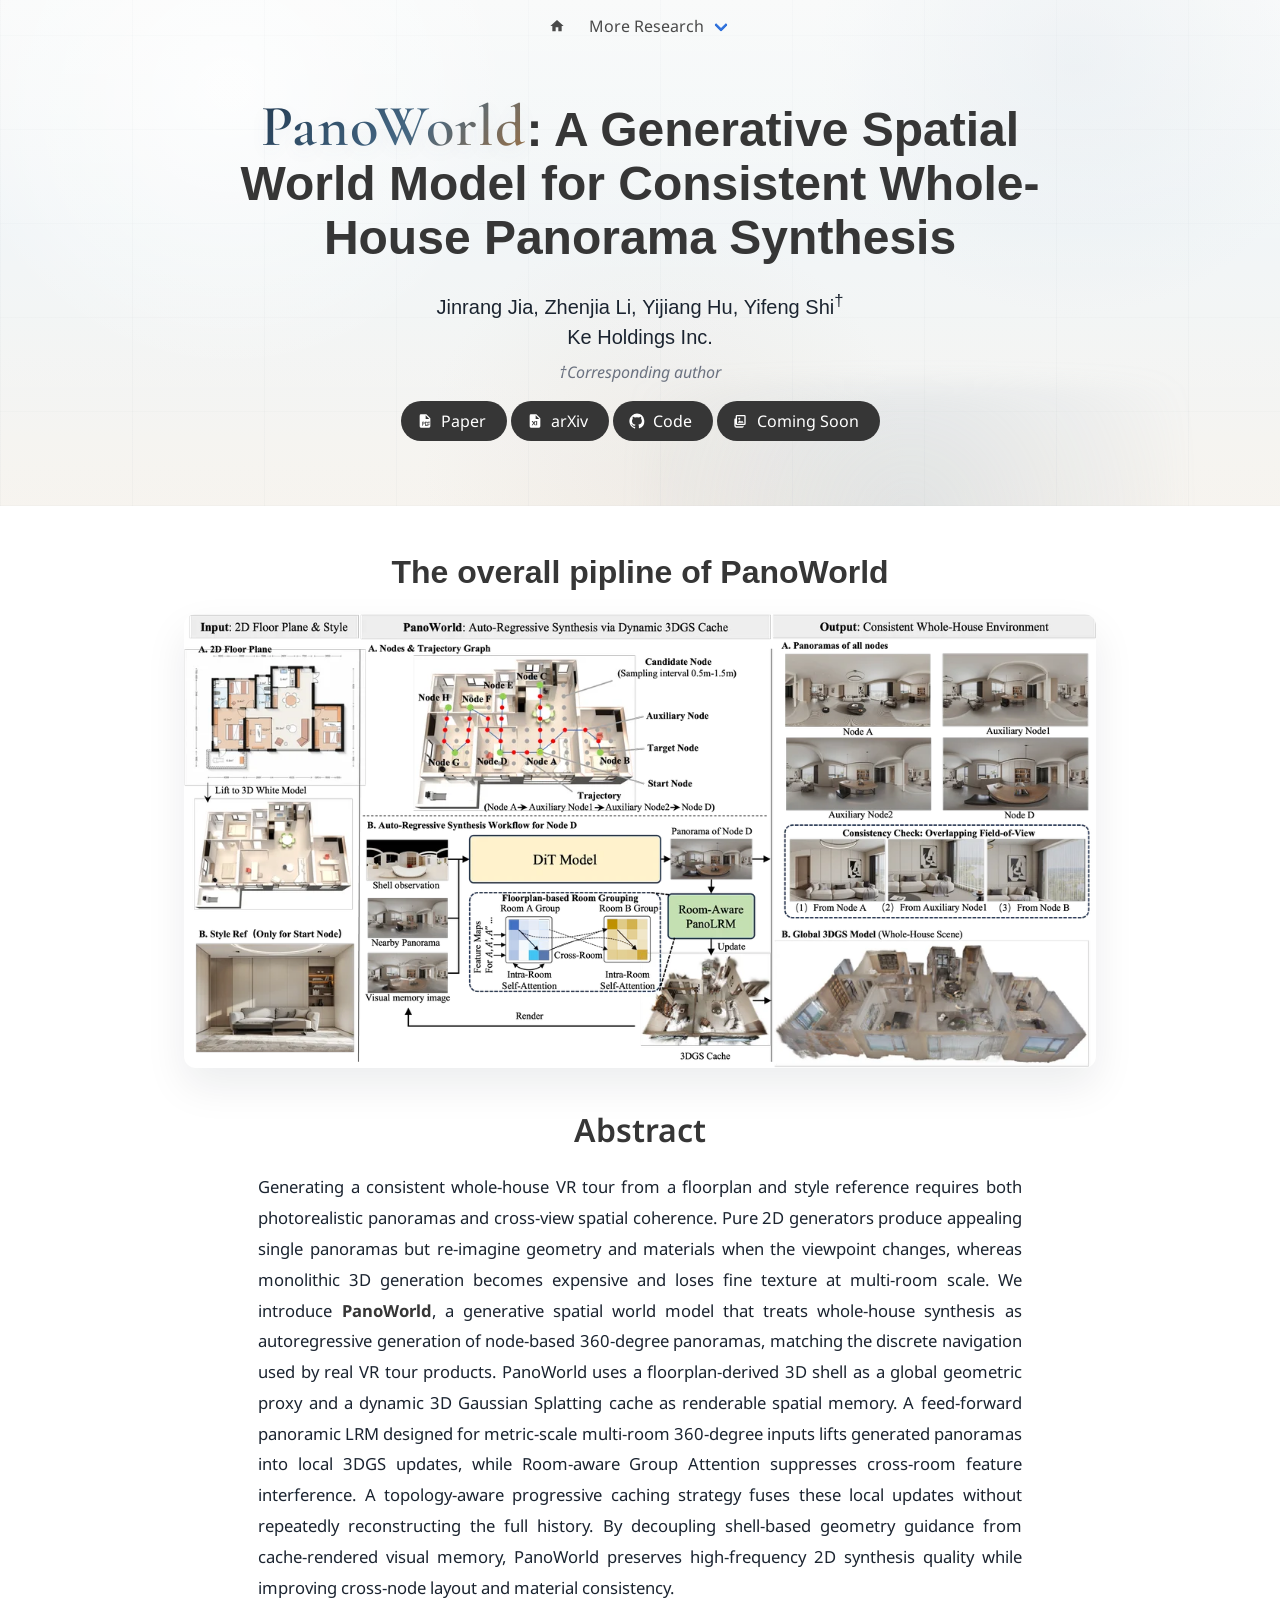
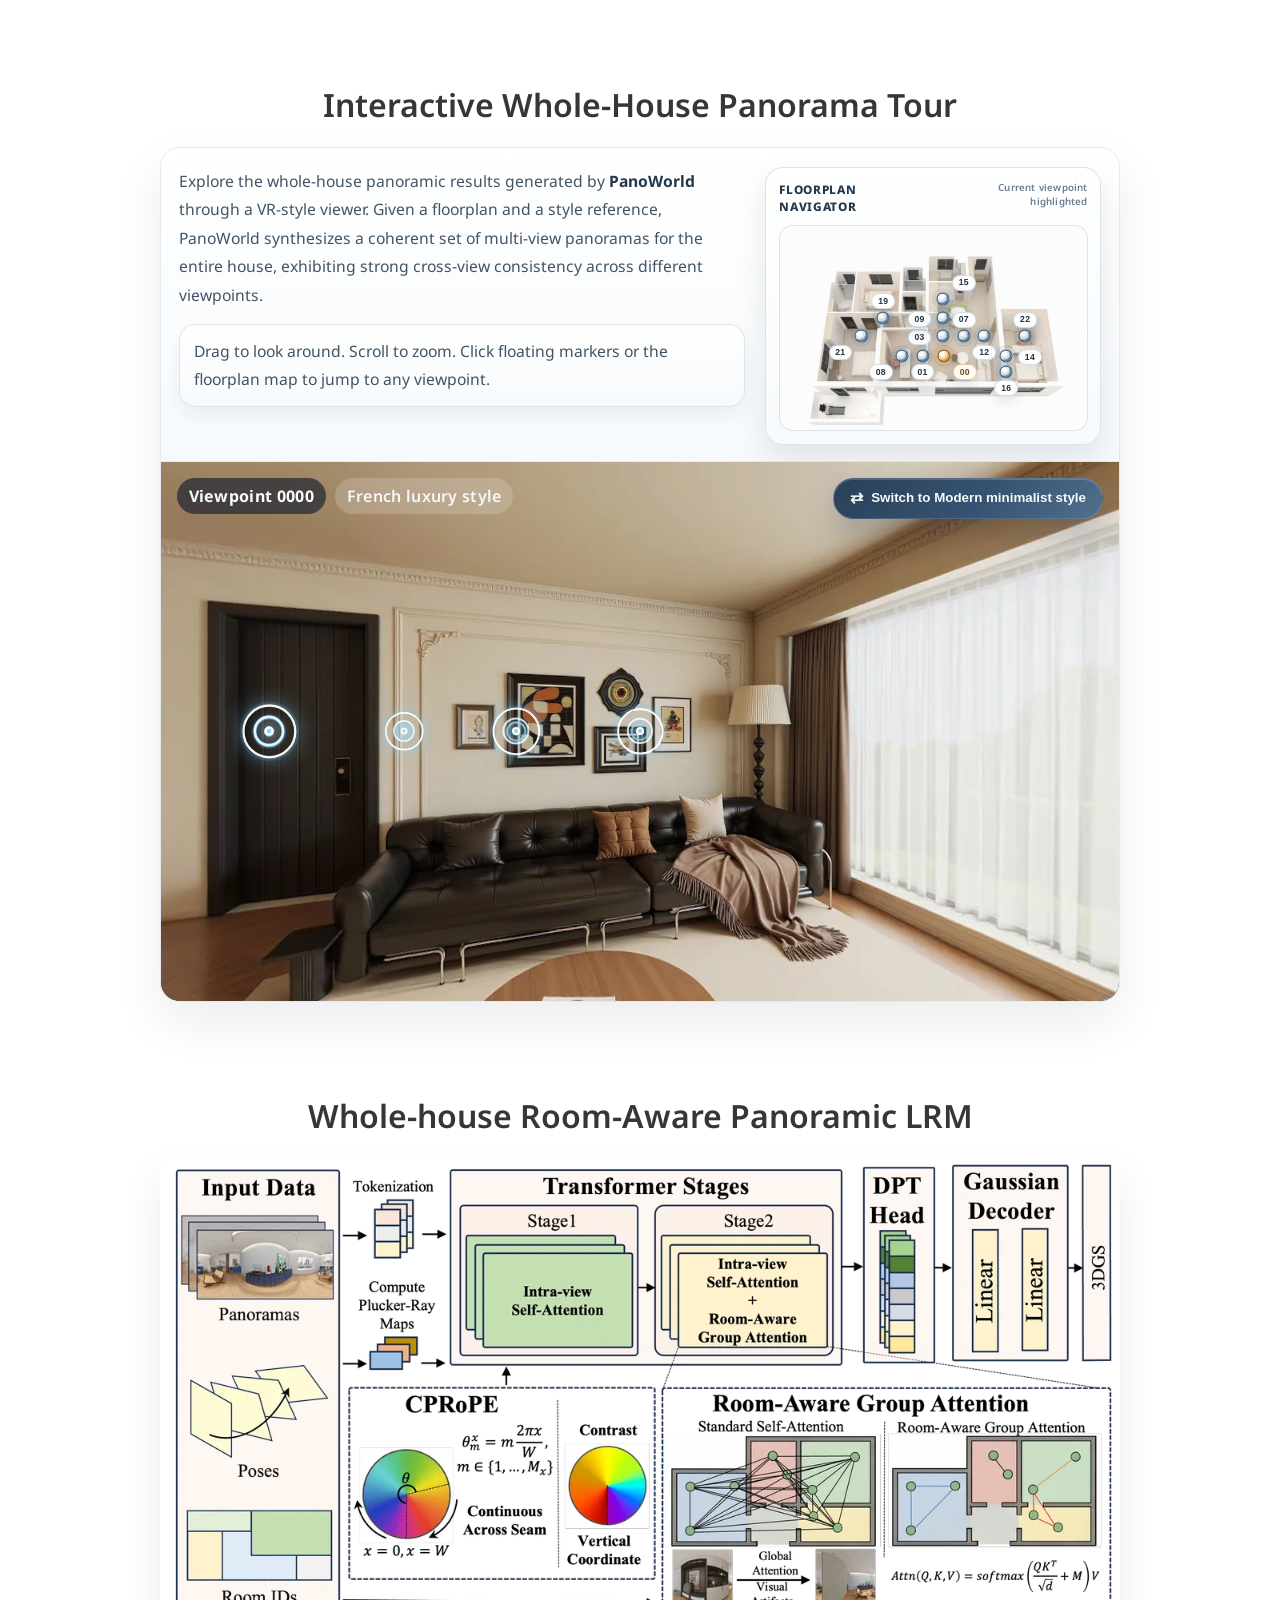
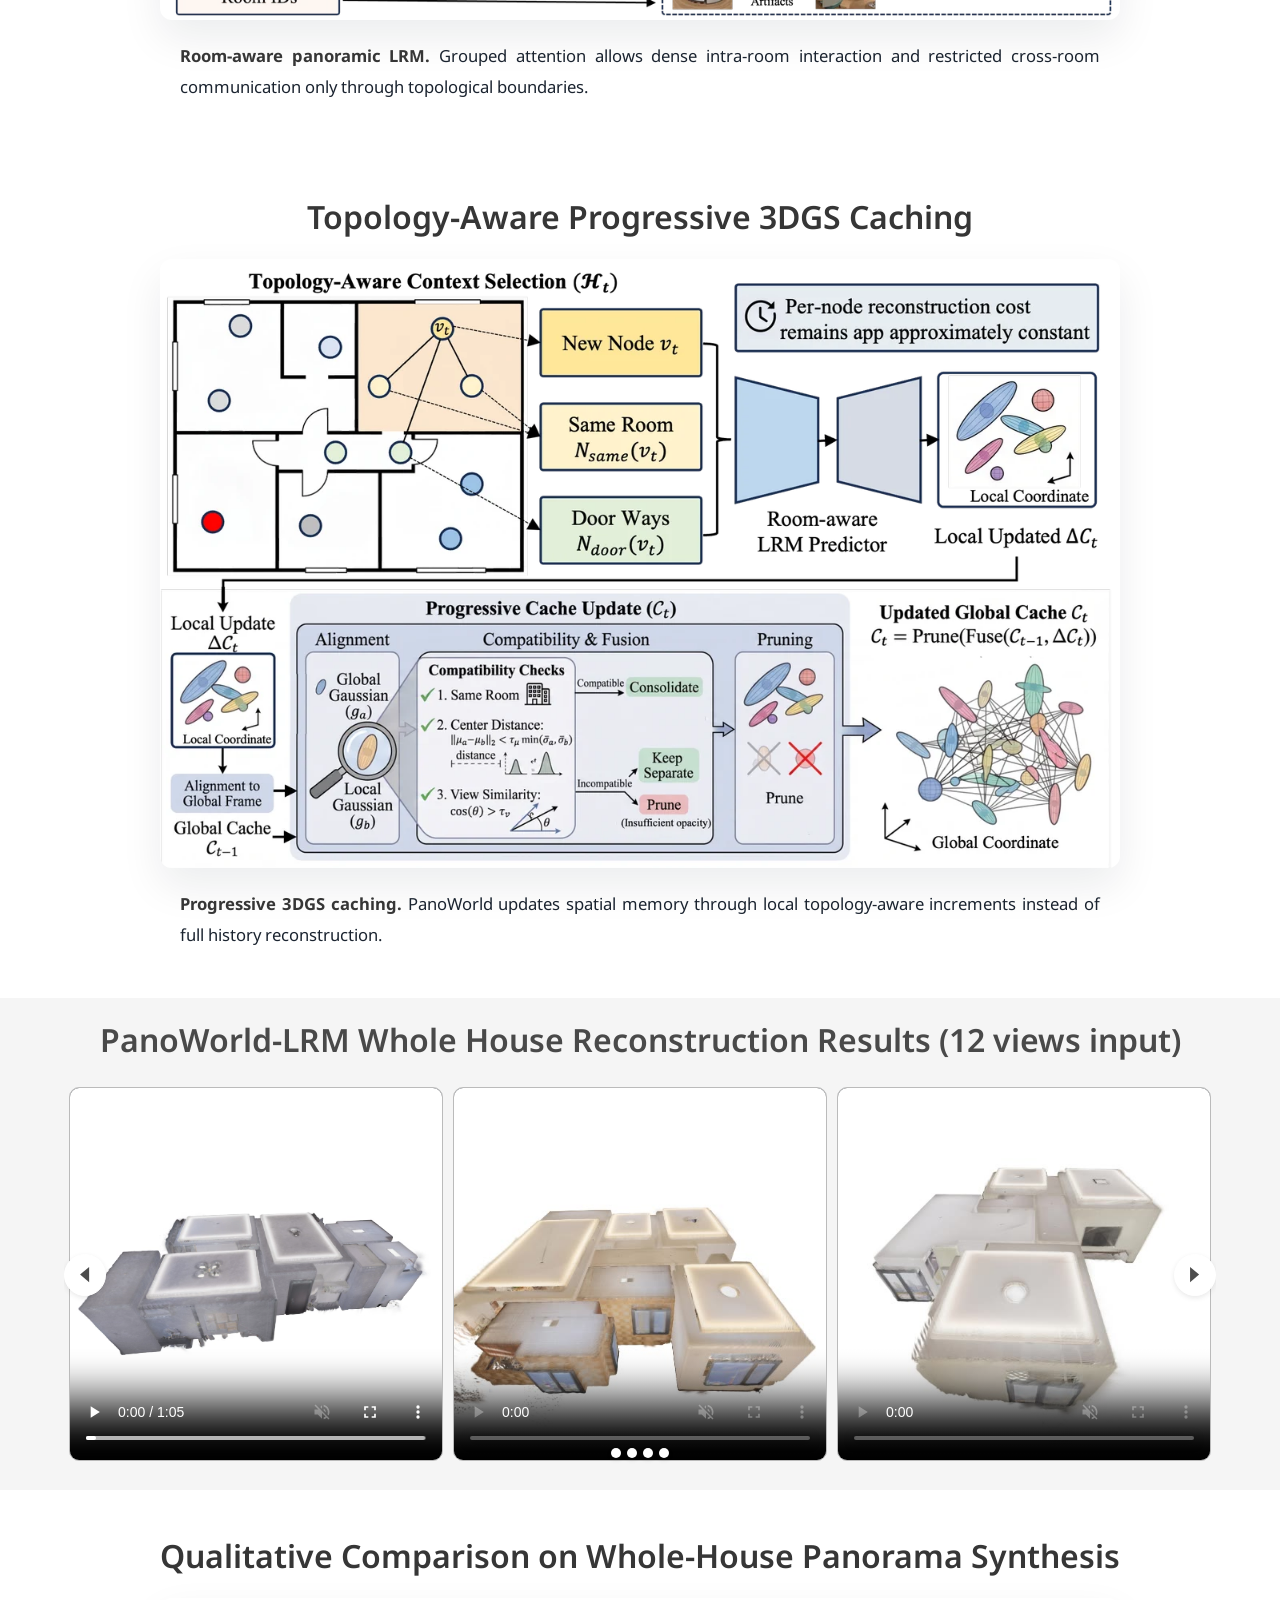
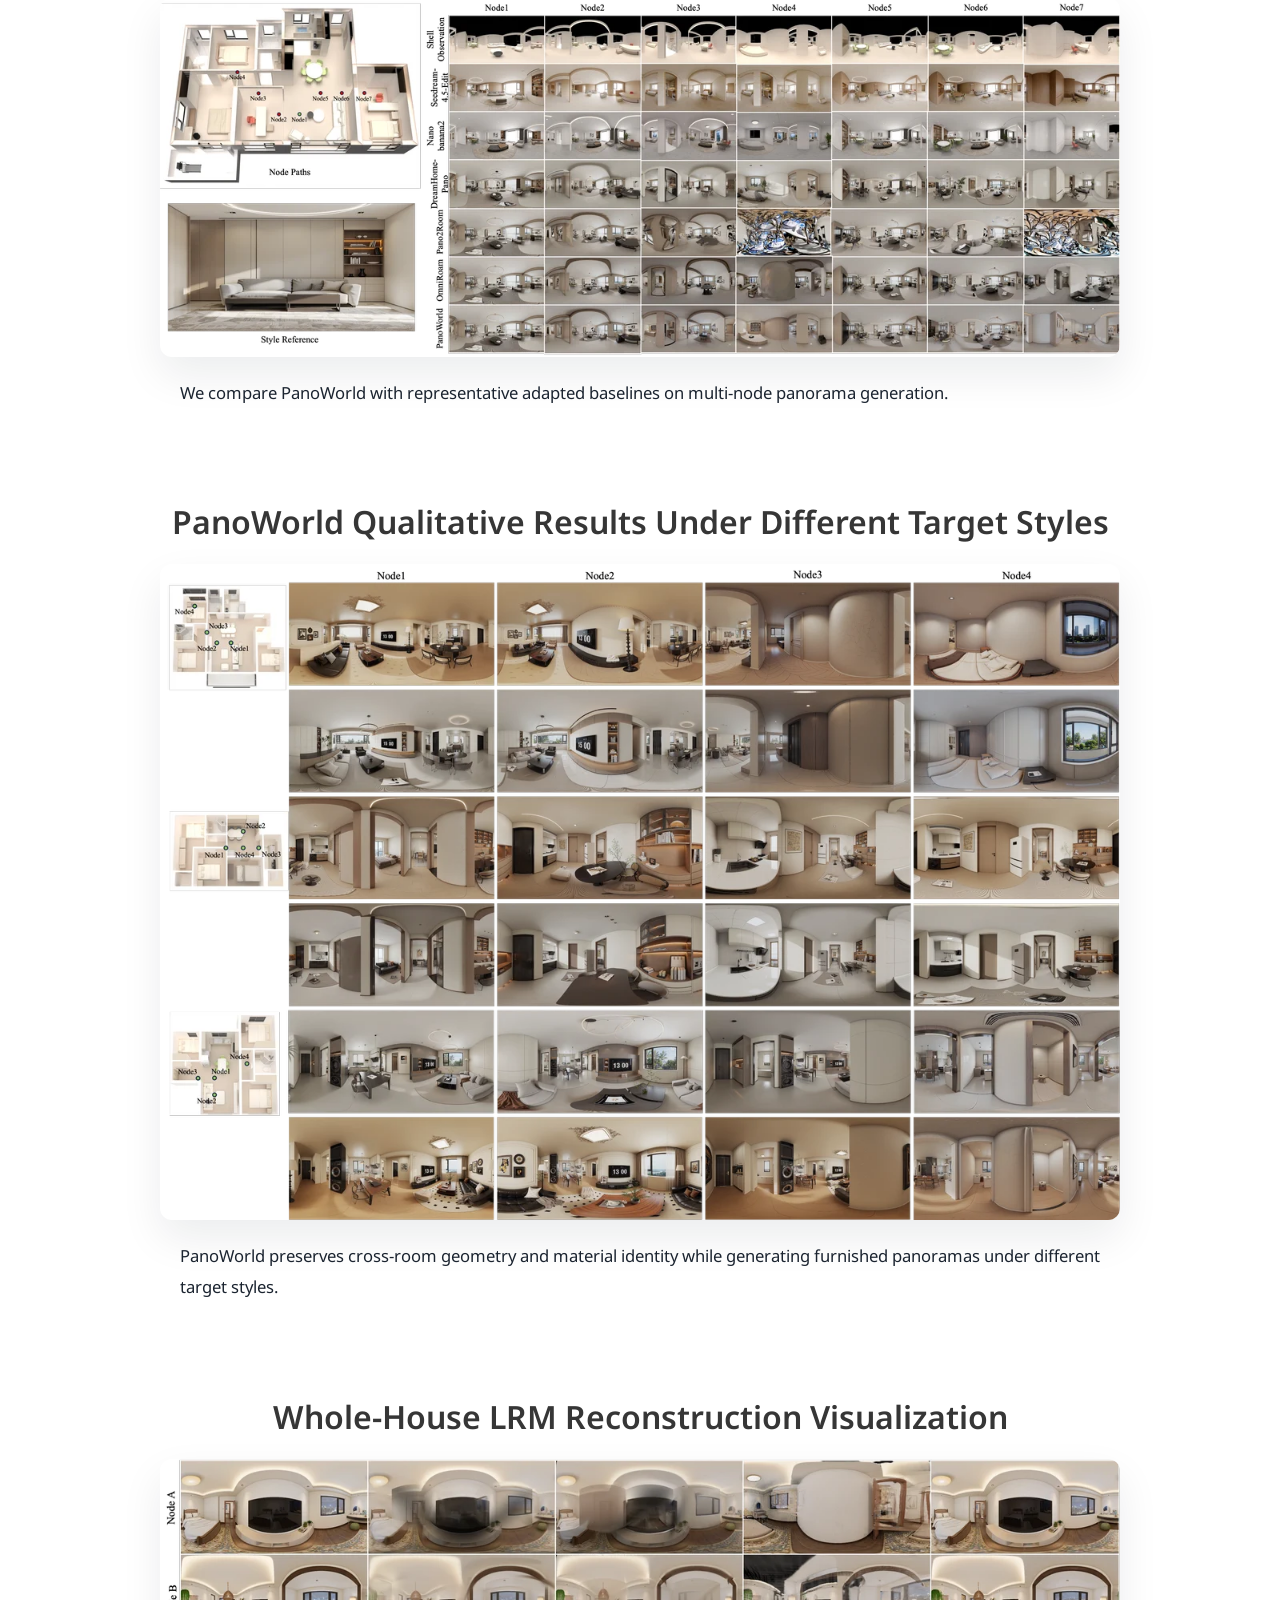
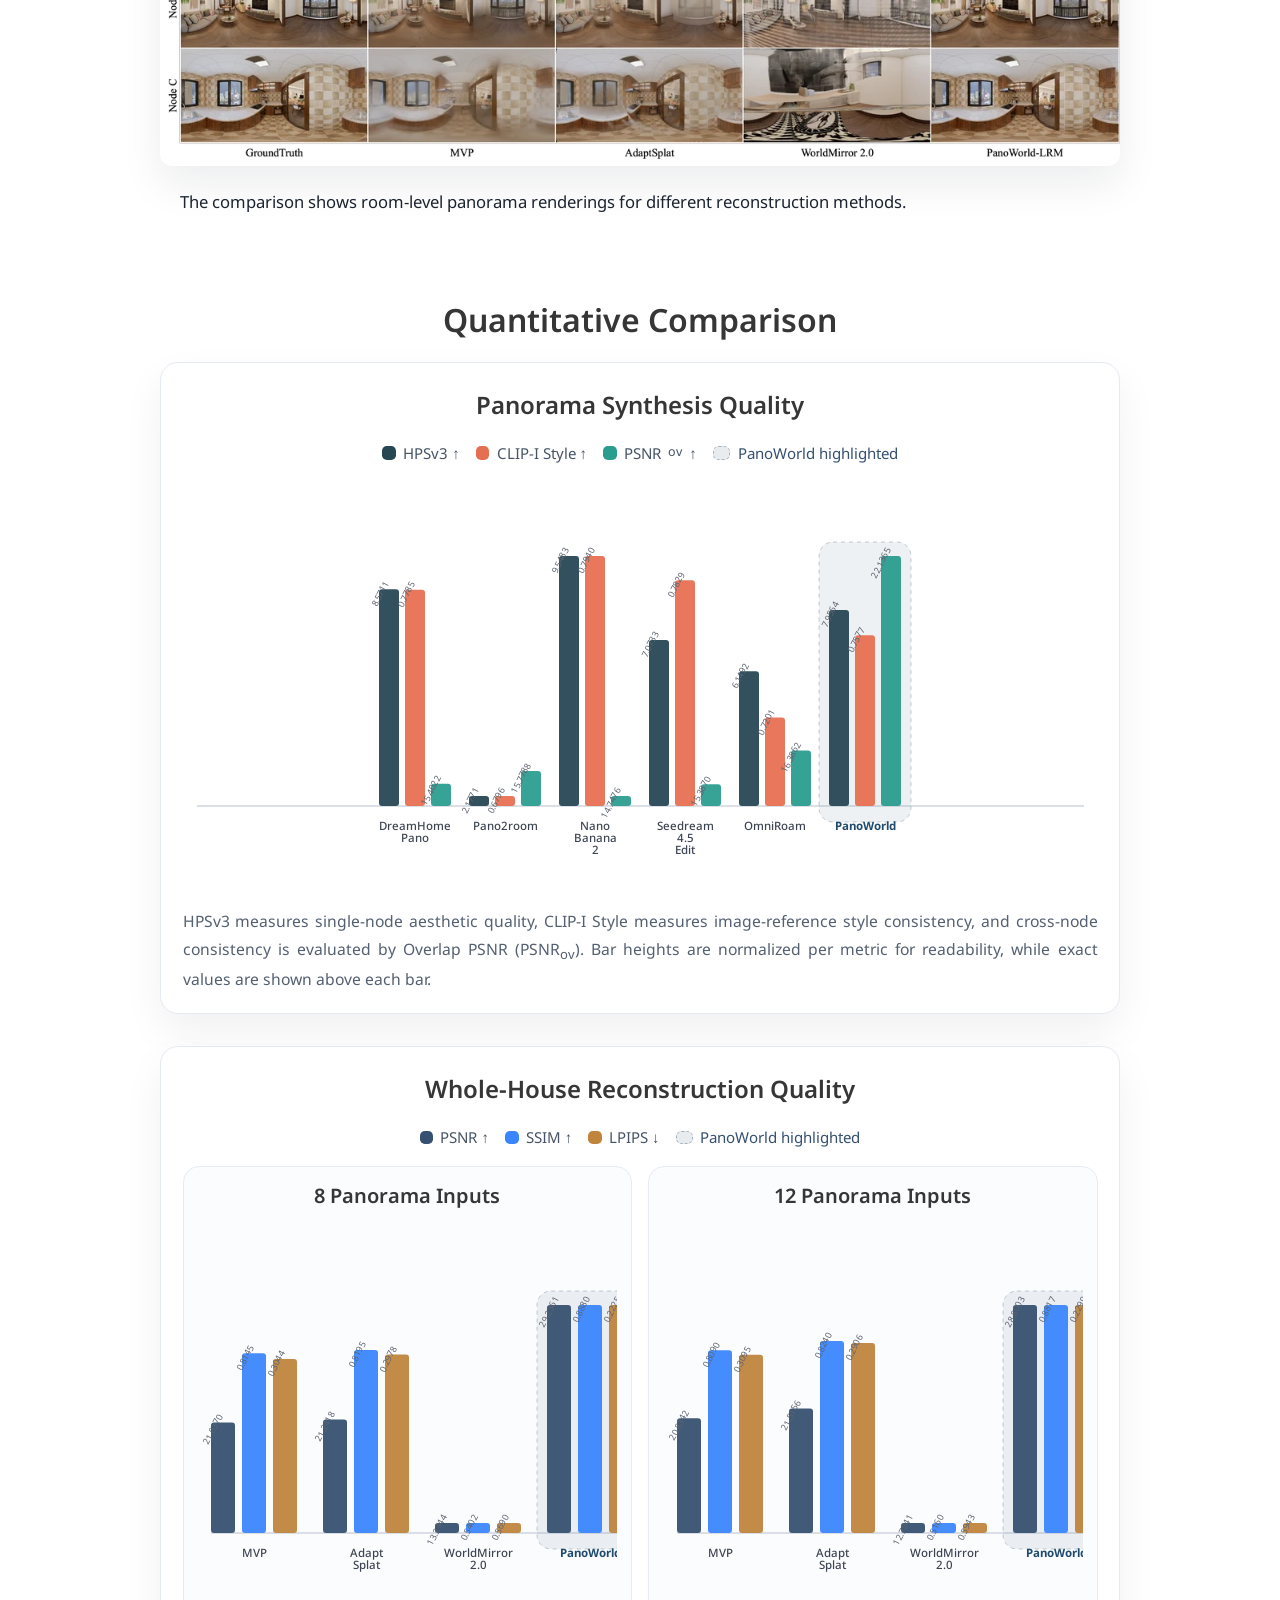
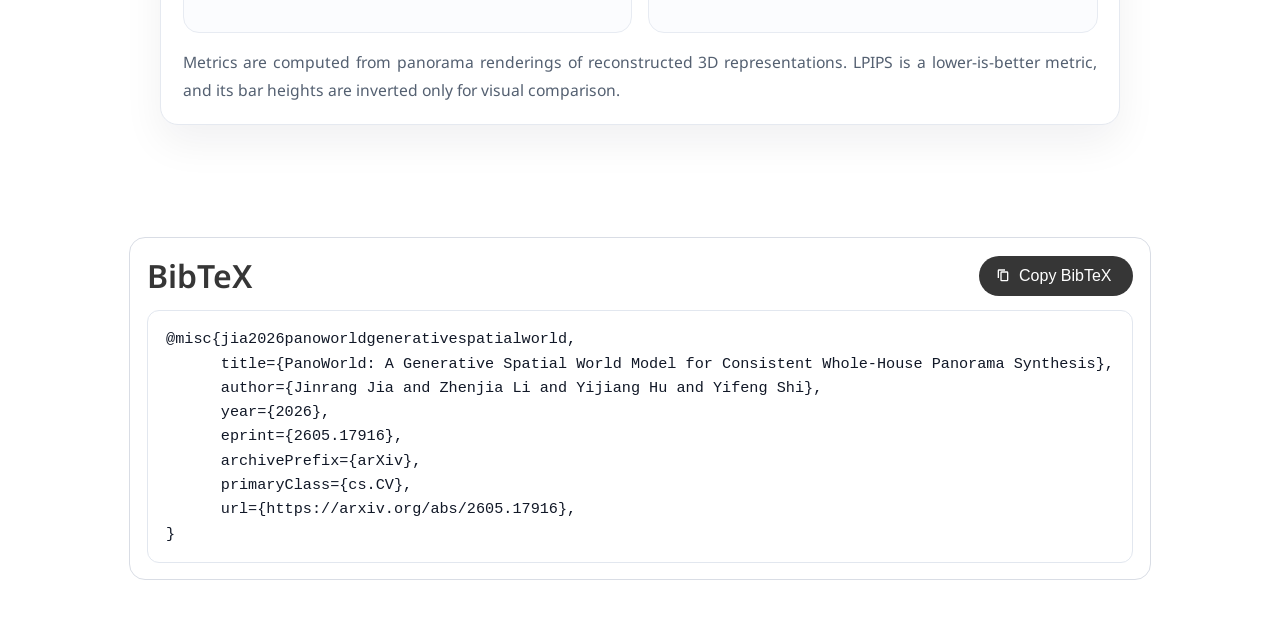
==== commit 6f0f0a64: "Restore PanoWorld code button link" ====
--- a/index.html
+++ b/index.html
@@ -118,14 +118,14 @@
                   </a>
                 </span>
                 <span class="link-block">
-                  <a href="https://jjrcn.github.io/PanoWorld-project-home/"
+                  <a href="https://github.com/jjrCN/PanoWorld"
                      class="external-link button is-normal is-rounded is-dark">
                     <span class="icon" aria-hidden="true">
                       <svg class="inline-icon" viewBox="0 0 24 24" focusable="false">
                         <path d="M12 .8a11.5 11.5 0 0 0-3.6 22.4c.6.1.8-.2.8-.5v-2c-3.2.7-3.9-1.4-3.9-1.4-.5-1.3-1.3-1.7-1.3-1.7-1-.7.1-.7.1-.7 1.1.1 1.7 1.2 1.7 1.2 1 1.7 2.6 1.2 3.3.9.1-.7.4-1.2.7-1.5-2.6-.3-5.3-1.3-5.3-5.7 0-1.3.5-2.3 1.2-3.1-.1-.3-.5-1.5.1-3.1 0 0 1-.3 3.2 1.2a10.8 10.8 0 0 1 5.8 0c2.2-1.5 3.2-1.2 3.2-1.2.6 1.6.2 2.8.1 3.1.8.8 1.2 1.9 1.2 3.1 0 4.4-2.7 5.4-5.3 5.7.4.3.8 1 .8 2v3c0 .3.2.7.8.5A11.5 11.5 0 0 0 12 .8z"></path>
                       </svg>
                     </span>
-                    <span>Coming Soon</span>
+                    <span>Code</span>
                   </a>
                 </span>
                 <span class="link-block">
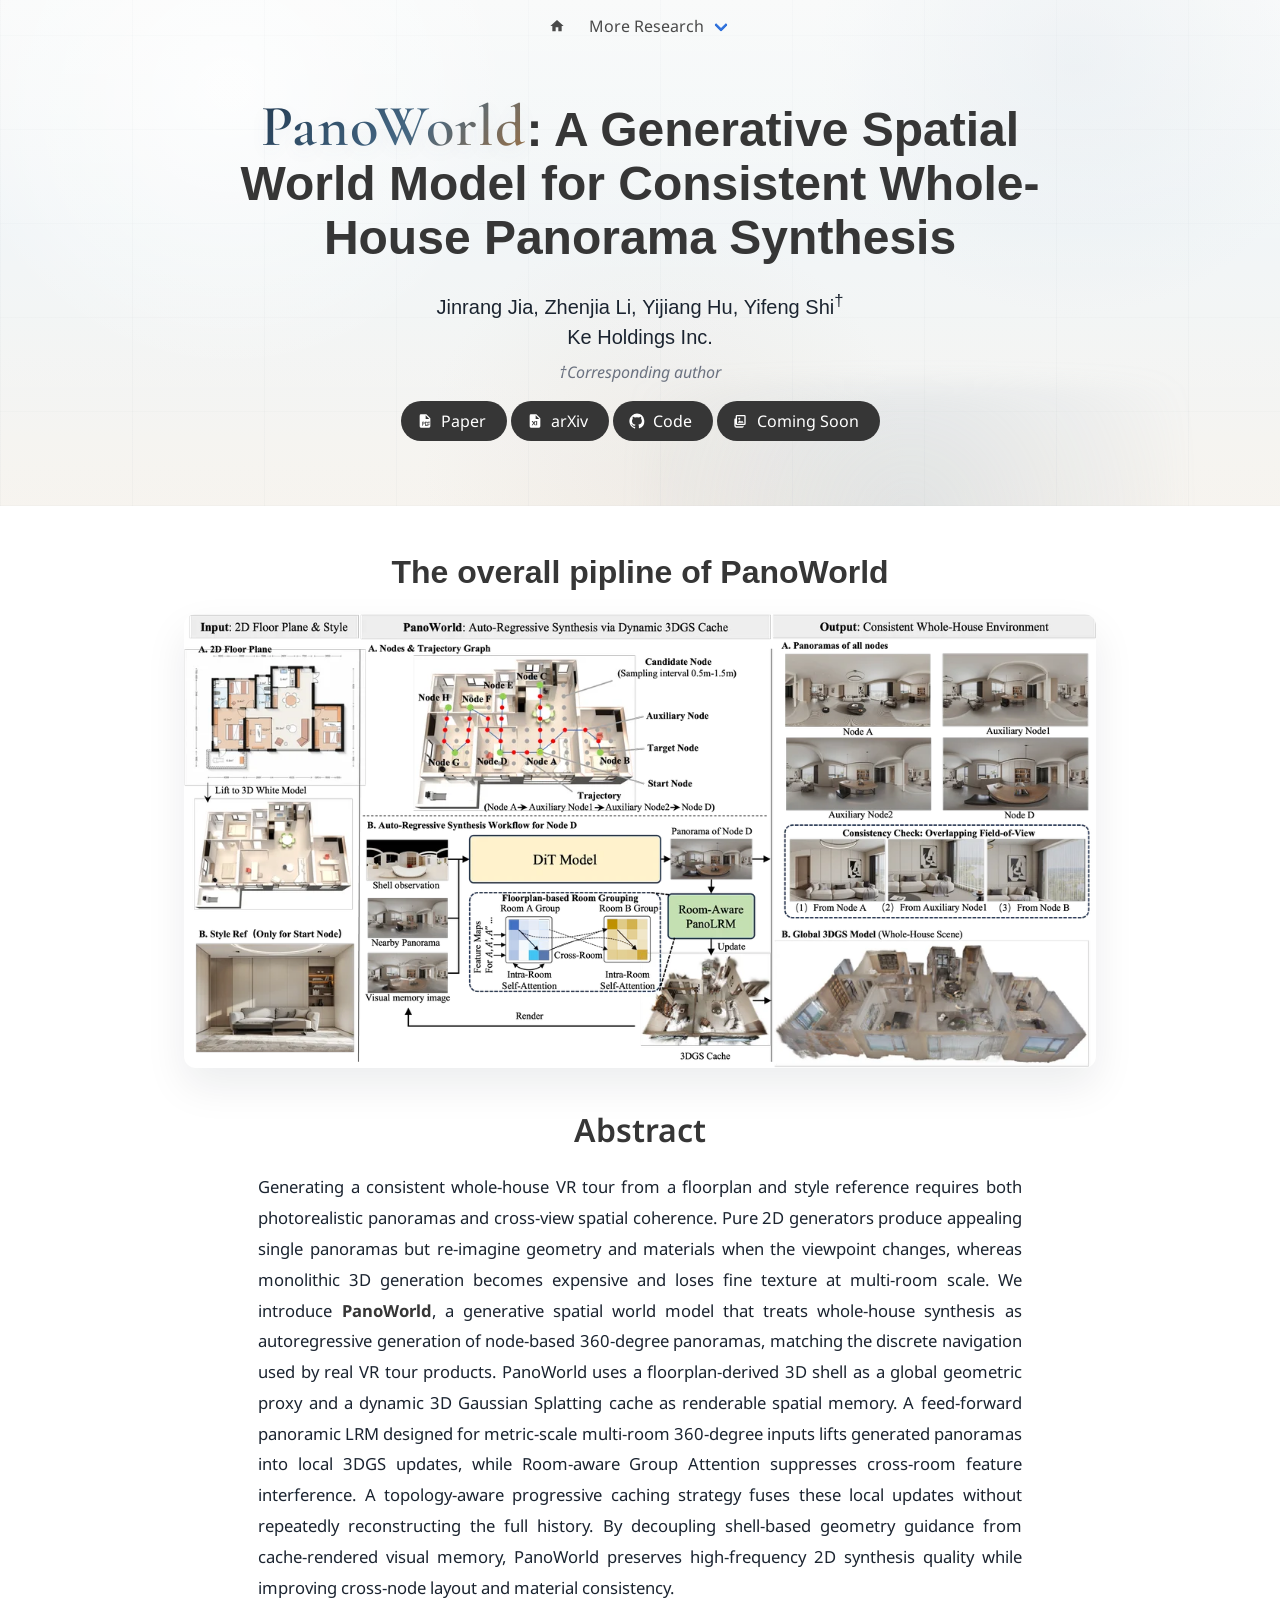
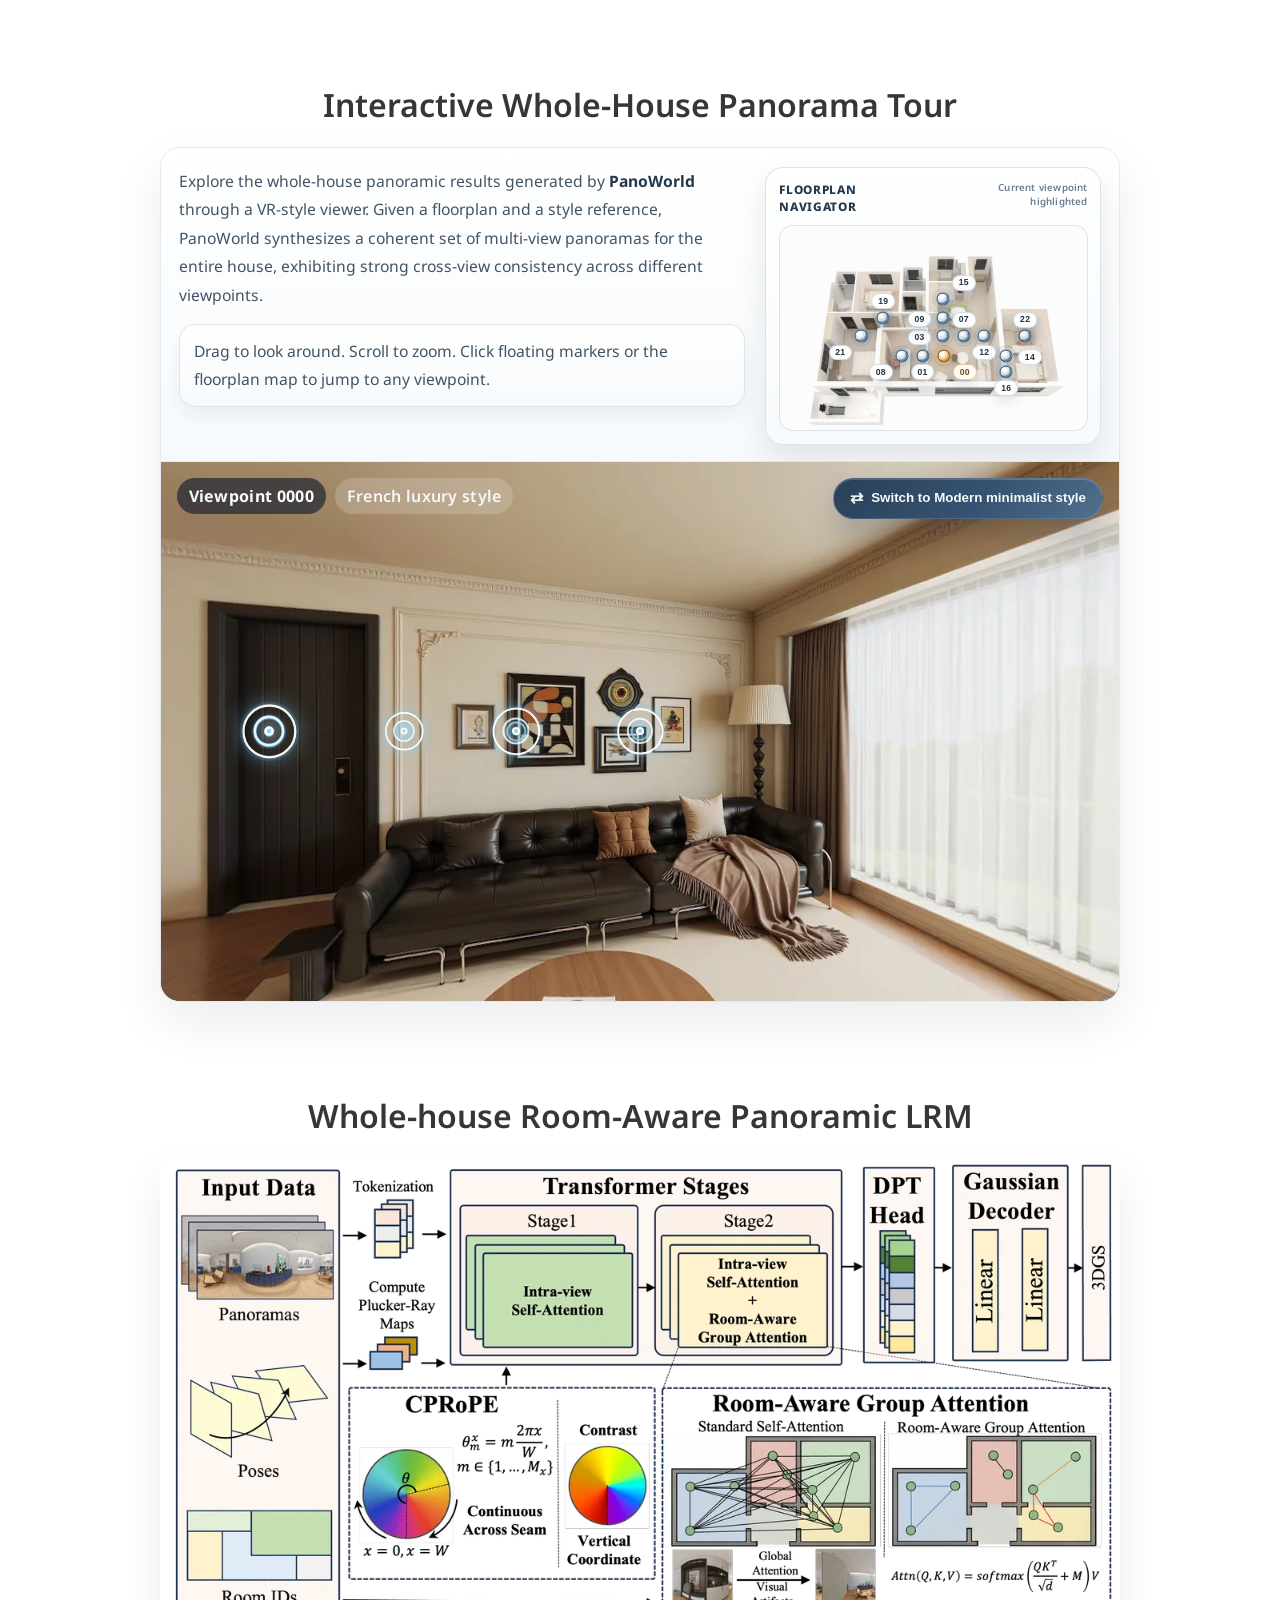
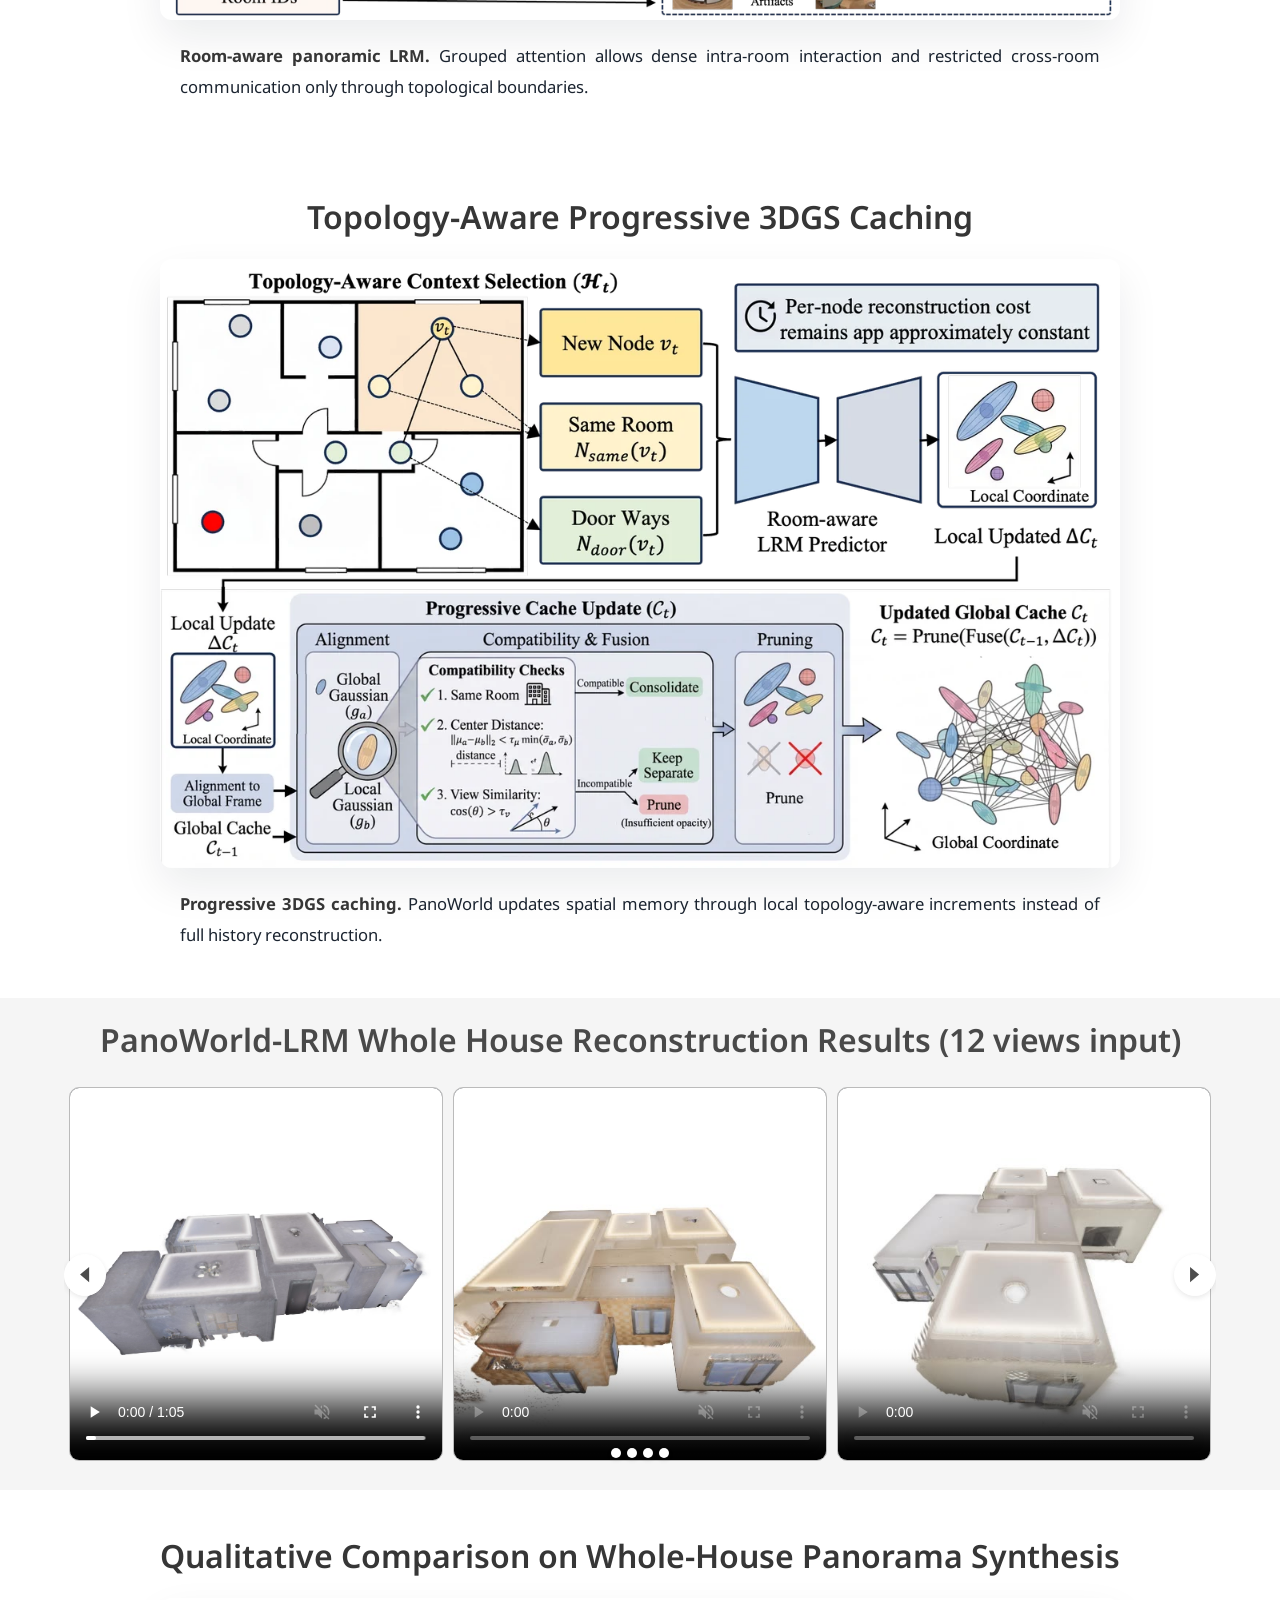
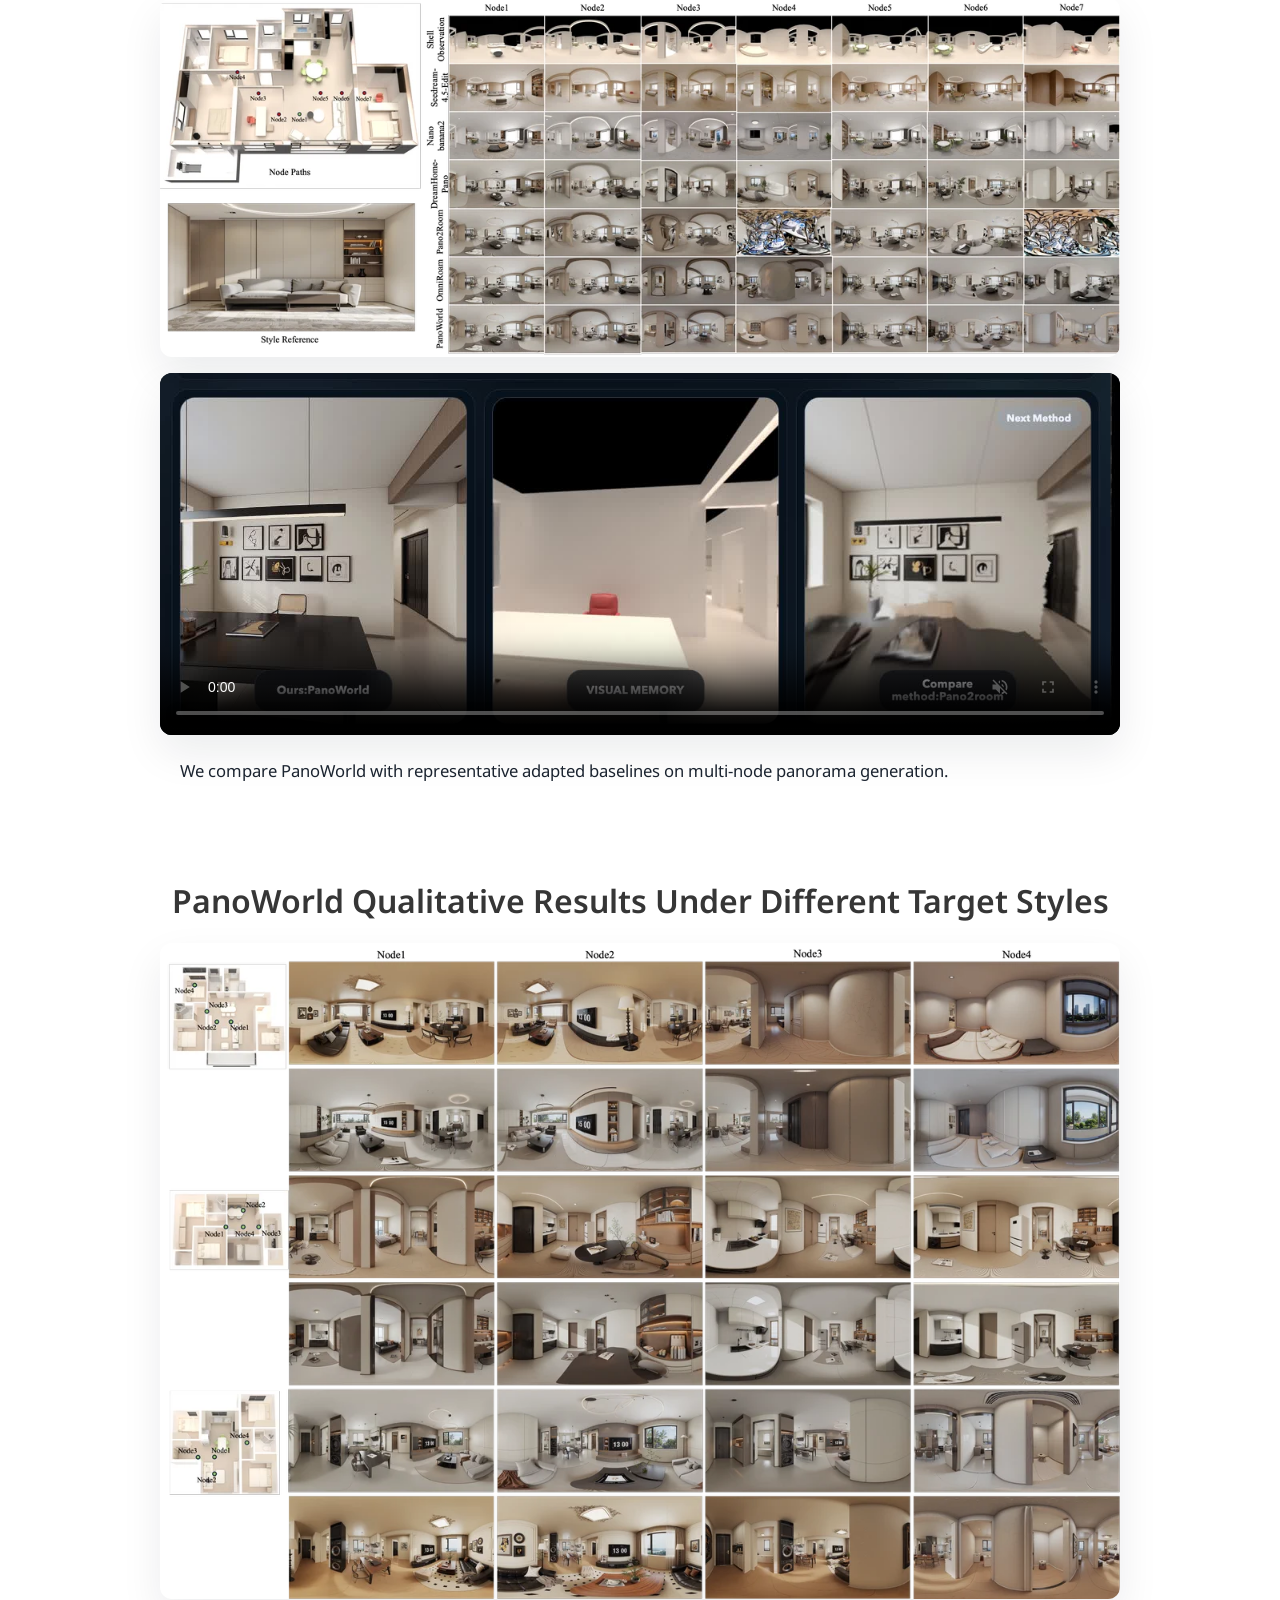
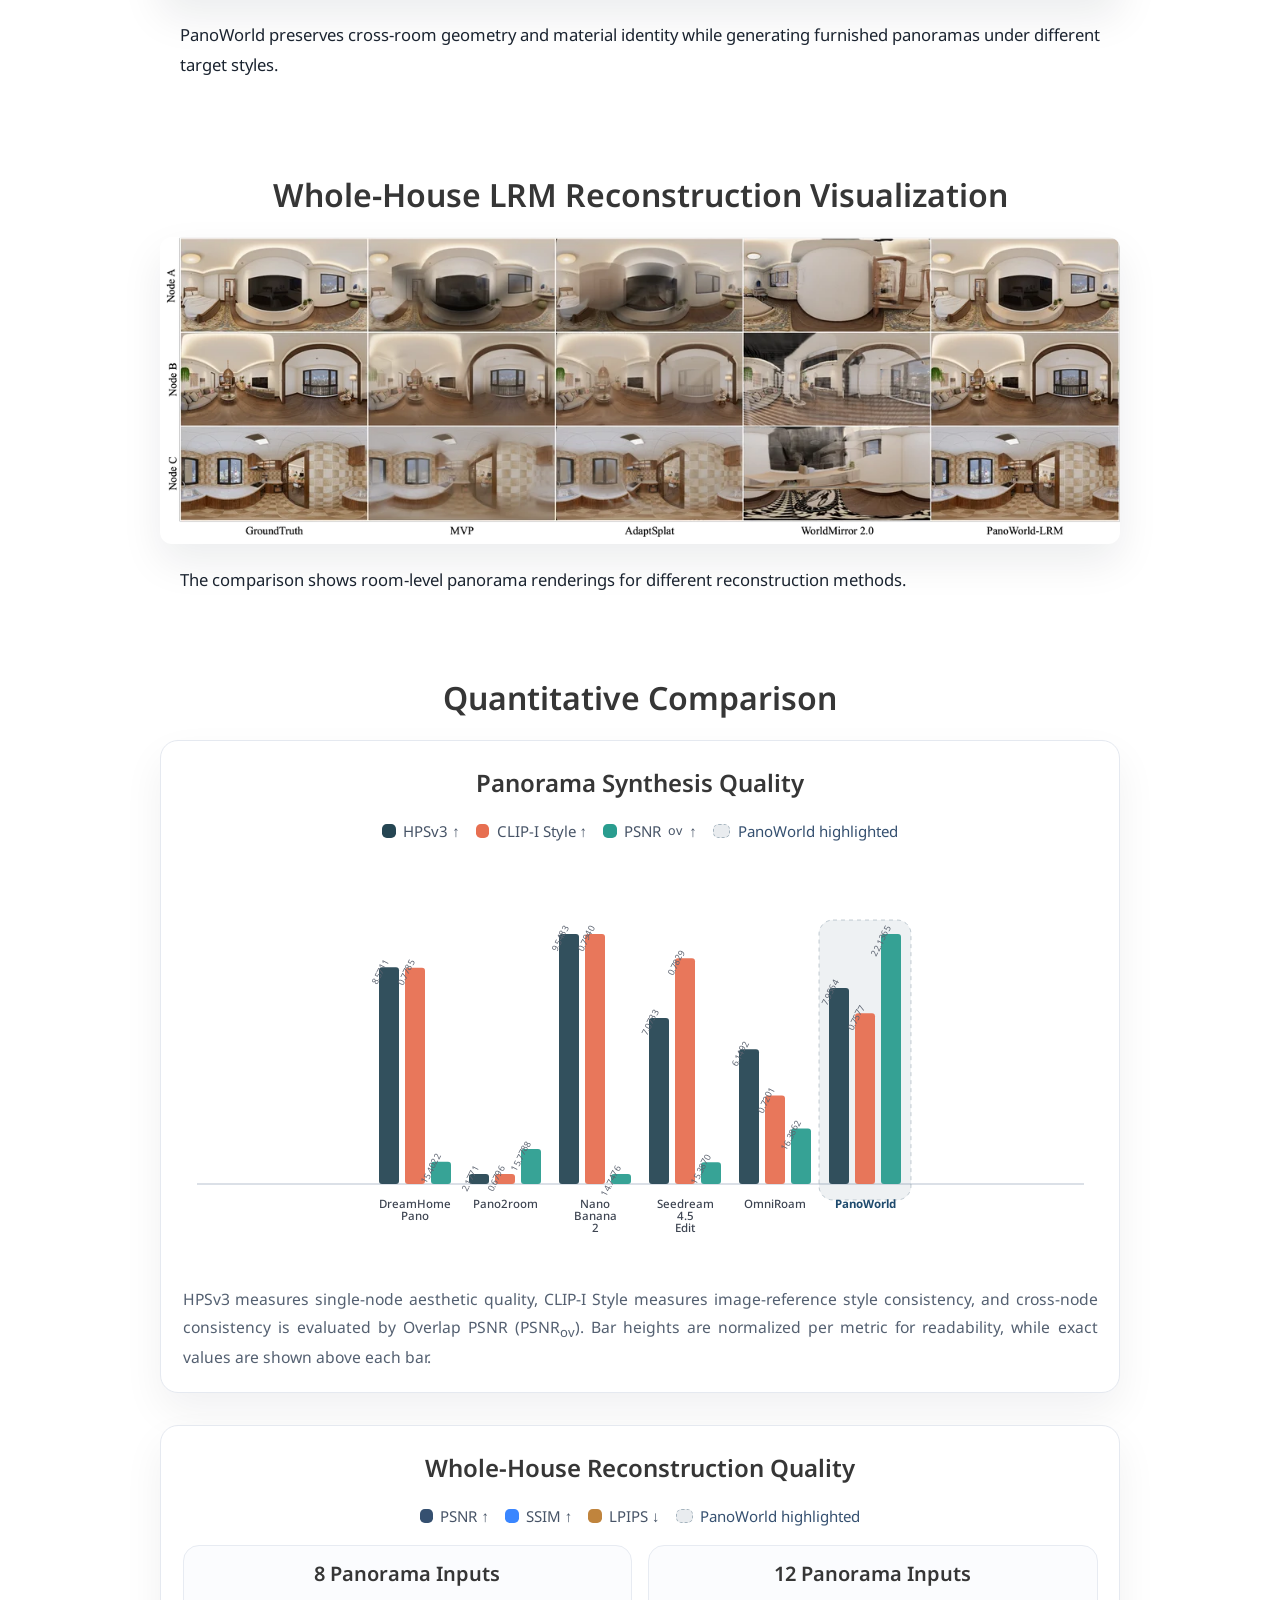
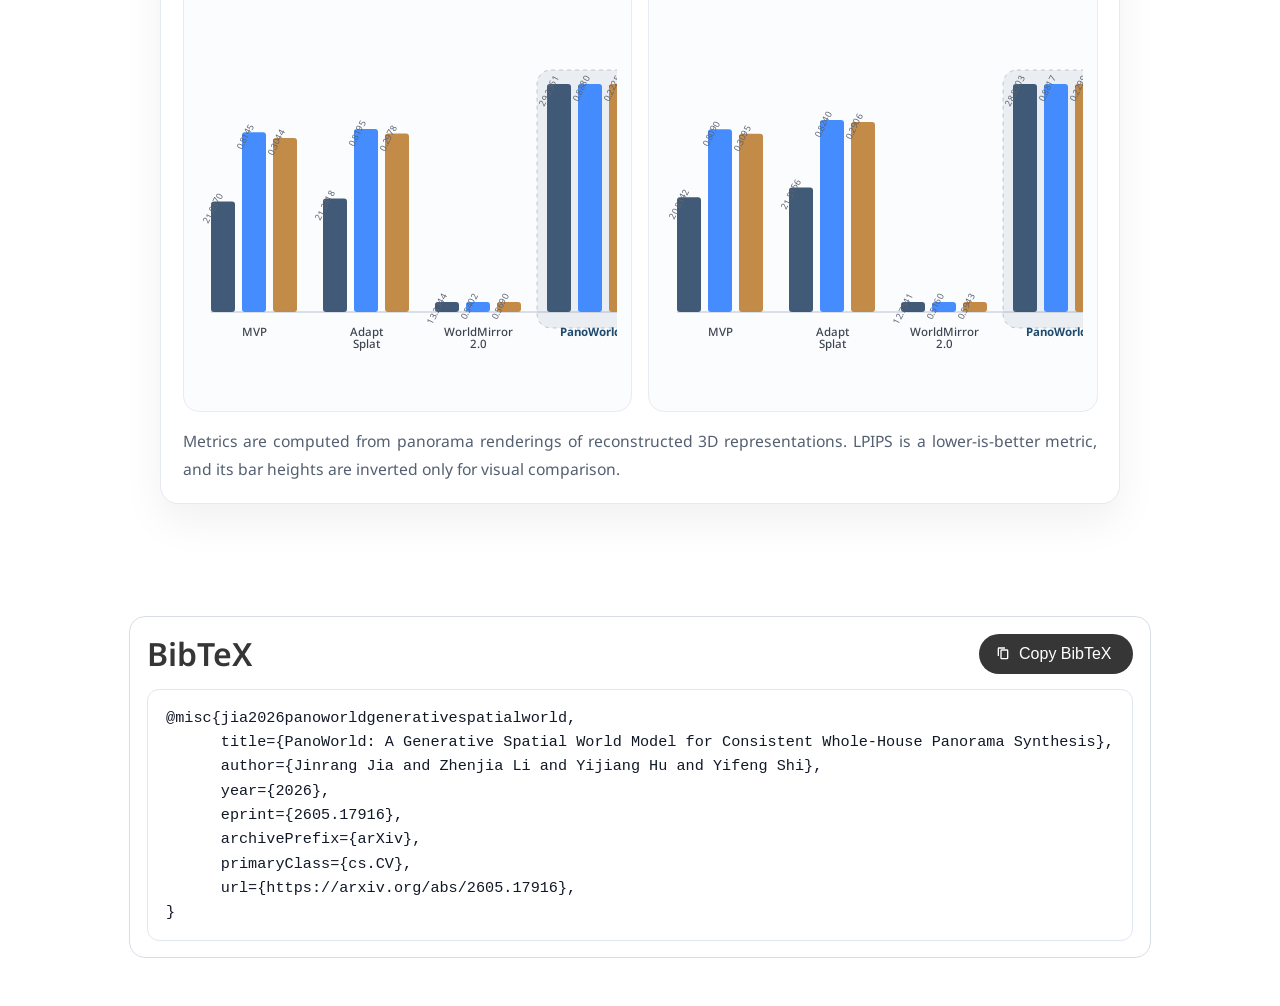
==== commit 95924166: "Add PanoWorld homepage Chinese style and comparison video" ====
--- a/index.html
+++ b/index.html
@@ -18,17 +18,21 @@
         imagesizes="(max-width: 1023px) calc(100vw - 3rem), 960px"
         type="image/webp"
         fetchpriority="high">
+  <link rel="preload"
+        as="image"
+        href="./assets/panos-chinese/0000.webp"
+        type="image/webp">
   <link href="https://fonts.googleapis.com/css?family=Google+Sans|Noto+Sans|Castoro|Cormorant+Garamond:ital,wght@0,600;0,700;1,700&display=swap"
         rel="stylesheet">
 
   <link rel="stylesheet" href="./static/css/bulma.min.css">
   <link rel="stylesheet" href="./static/css/bulma-carousel.min.css">
-  <link rel="stylesheet" href="./static/css/index.css?v=20260519b">
+  <link rel="stylesheet" href="./static/css/index.css?v=20260525a">
   <link rel="icon" type="image/svg+xml" href="./static/images/favicon.svg?v=20260518a">
 
   <script defer src="./static/js/bulma-carousel.min.js"></script>
-  <script defer src="./static/js/index.js?v=20260519b"></script>
-  <script type="module" src="./static/js/pano-tour.js?v=20260519a"></script>
+  <script defer src="./static/js/index.js?v=20260525a"></script>
+  <script type="module" src="./static/js/pano-tour.js?v=20260525a"></script>
 </head>
 <body>
 
@@ -382,6 +386,22 @@
                  loading="lazy">
           </picture>
         </div>
+        <div class="feature-video">
+          <video poster="./assets/images/qualitative-whole-house-demo-poster.jpg"
+                 id="qualitative-whole-house-demo"
+                 controls
+                 muted
+                 loop
+                 playsinline
+                 preload="none"
+                 class="lazy-inline-video"
+                 data-autoplay-when-visible="true">
+            <source data-src="./assets/videos/qualitative-whole-house-demo_web_av1.mp4"
+                    type='video/mp4; codecs="av01.0.05M.08"'>
+            <source data-src="./assets/videos/qualitative-whole-house-demo_web.mp4"
+                    type="video/mp4">
+          </video>
+        </div>
         <div class="content has-text-justified section-copy">
           <p>
             We compare PanoWorld with representative adapted baselines on multi-node panorama
--- a/static/css/index.css
+++ b/static/css/index.css
@@ -165,6 +165,19 @@
 
 .feature-figure {
   margin-top: 1.5rem;
+}
+
+.feature-video {
+  margin-top: 1rem;
+}
+
+.feature-video video {
+  display: block;
+  width: 100%;
+  height: auto;
+  border-radius: 12px;
+  box-shadow: 0 18px 42px rgba(15, 23, 42, 0.08);
+  background: #0f141b;
 }
 
 .section-image {
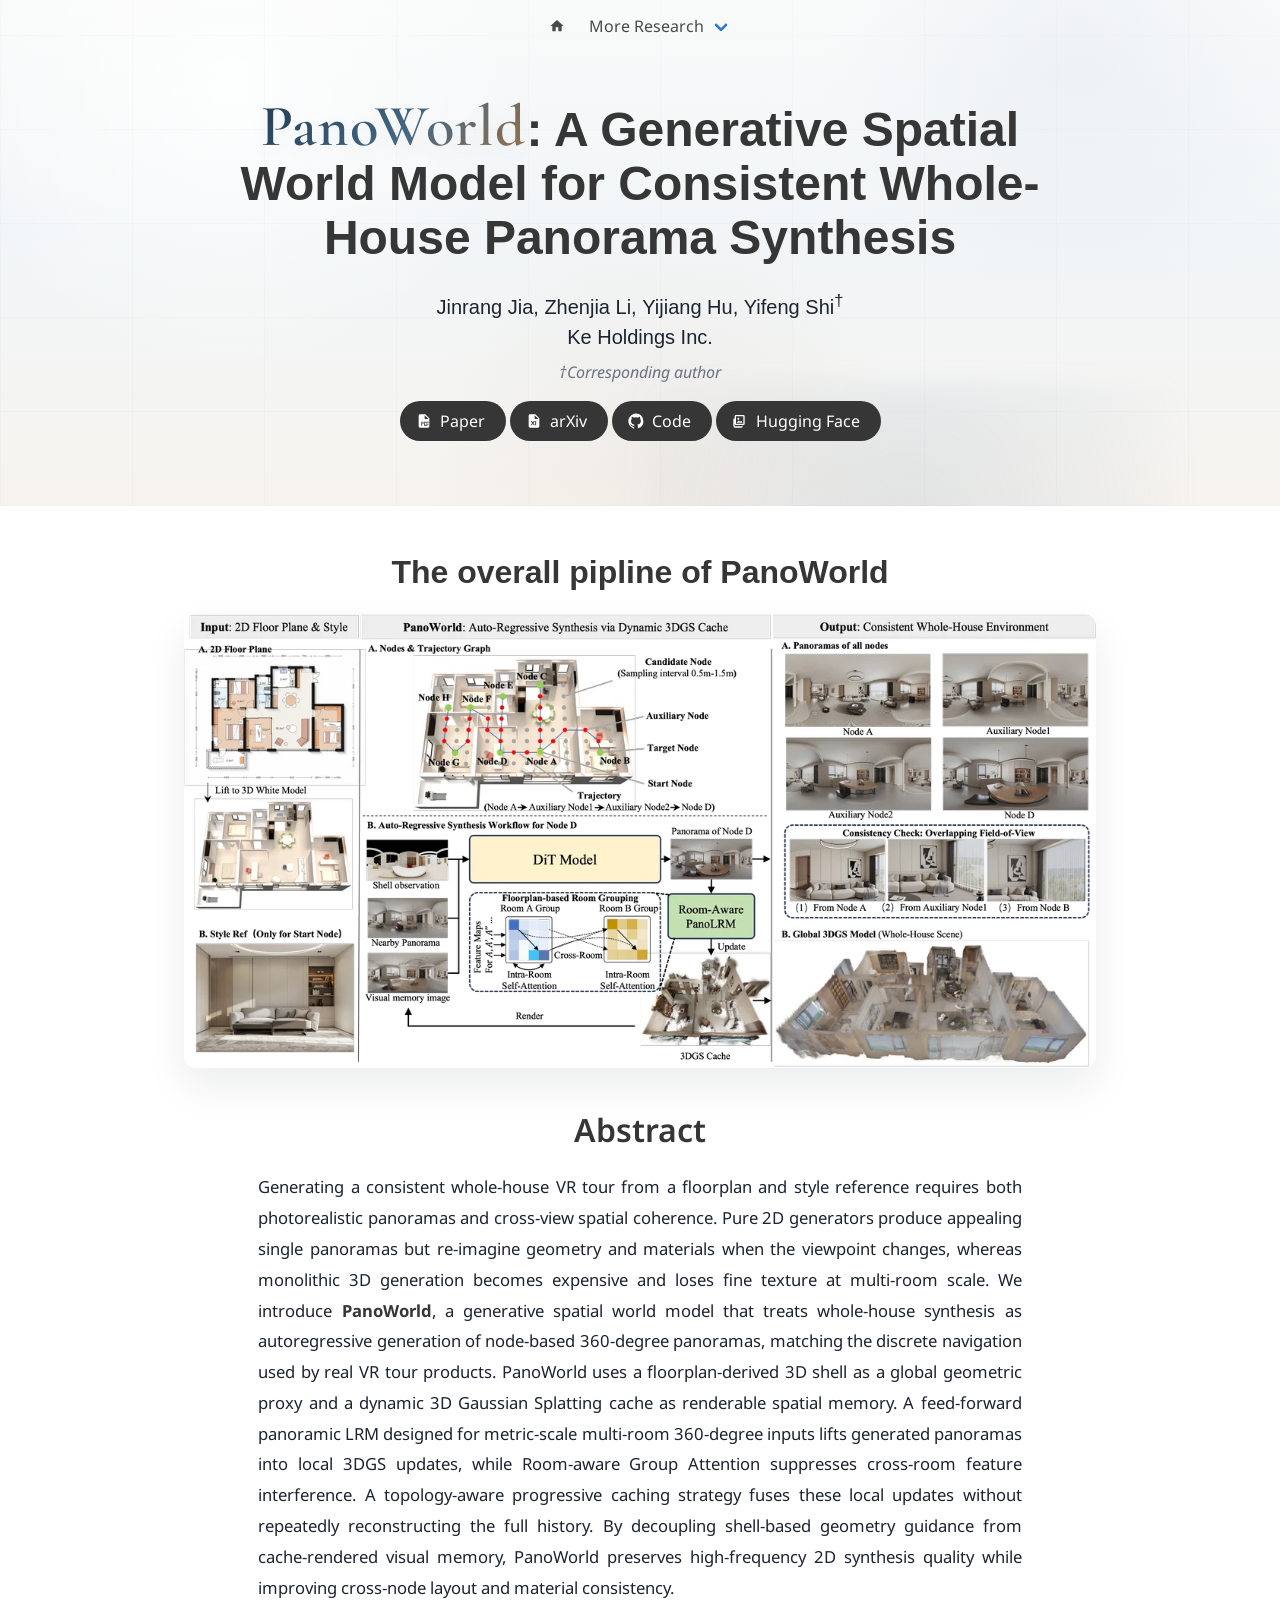
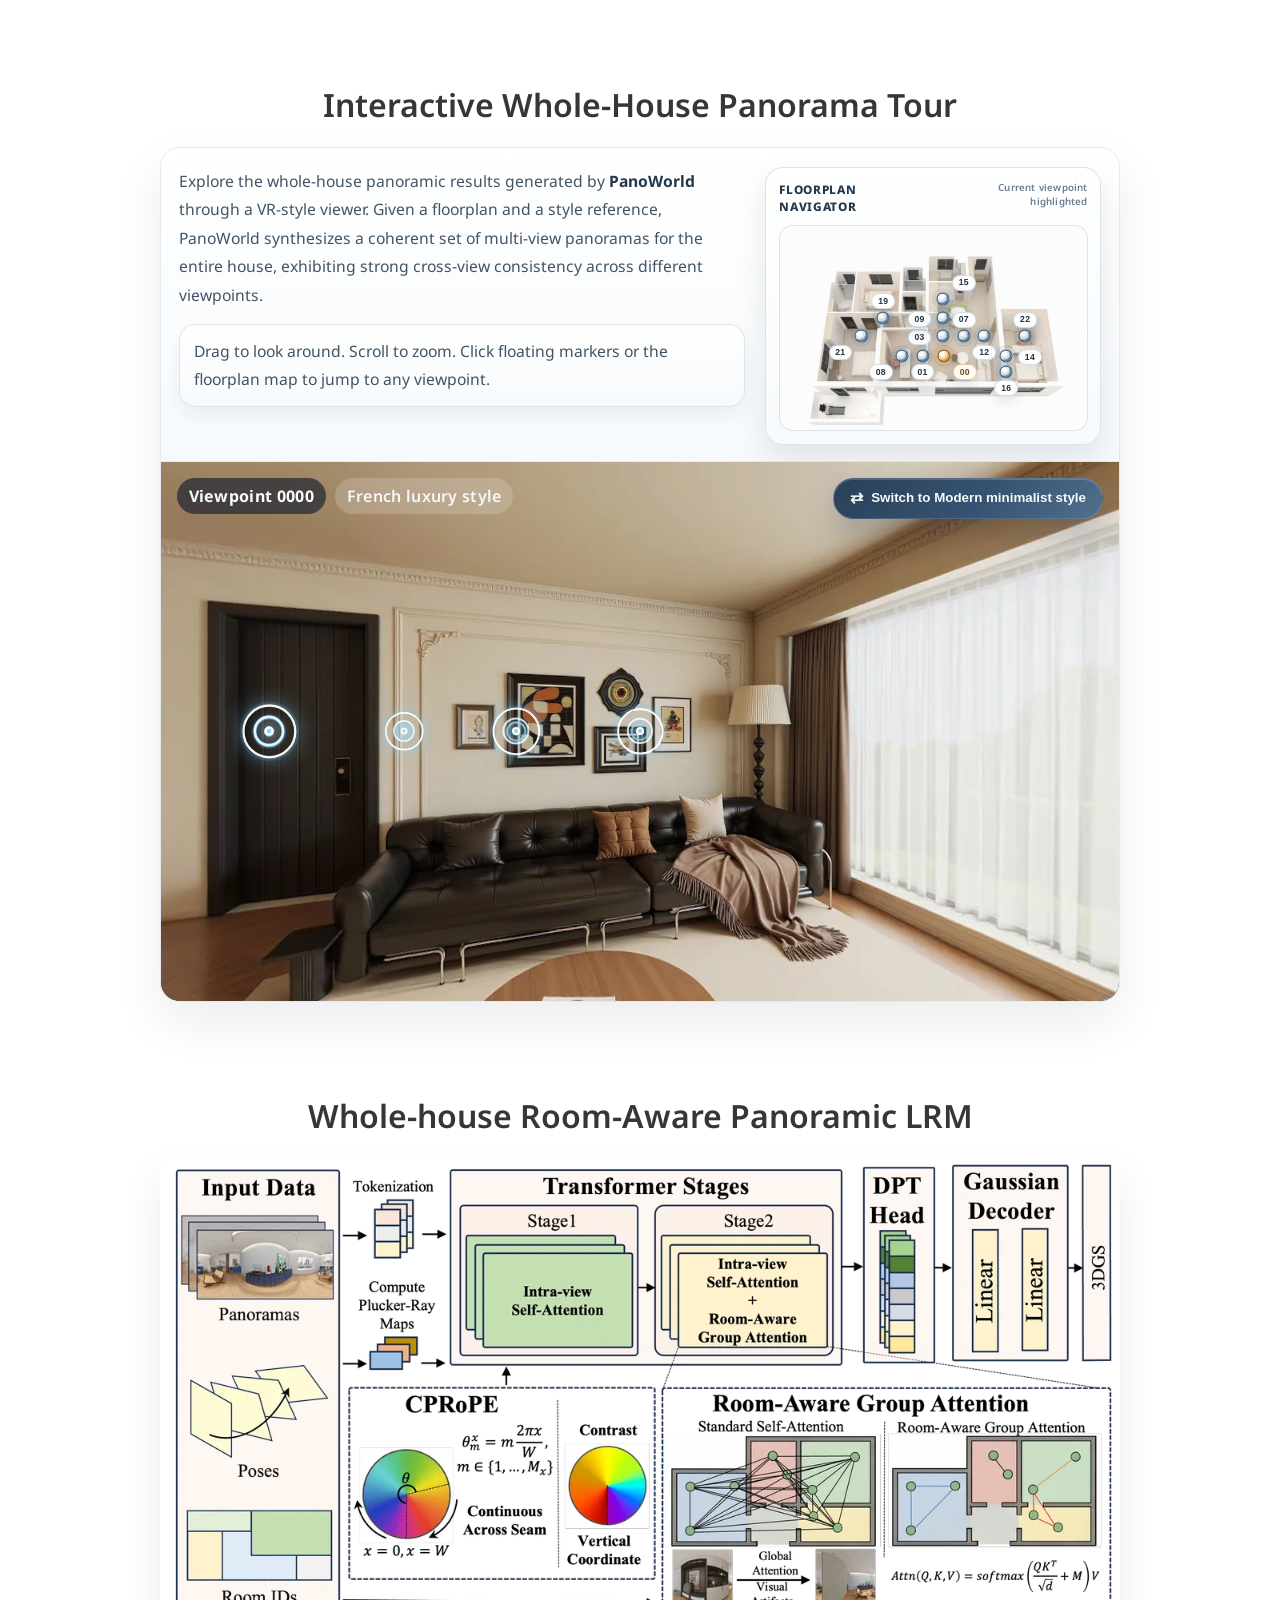
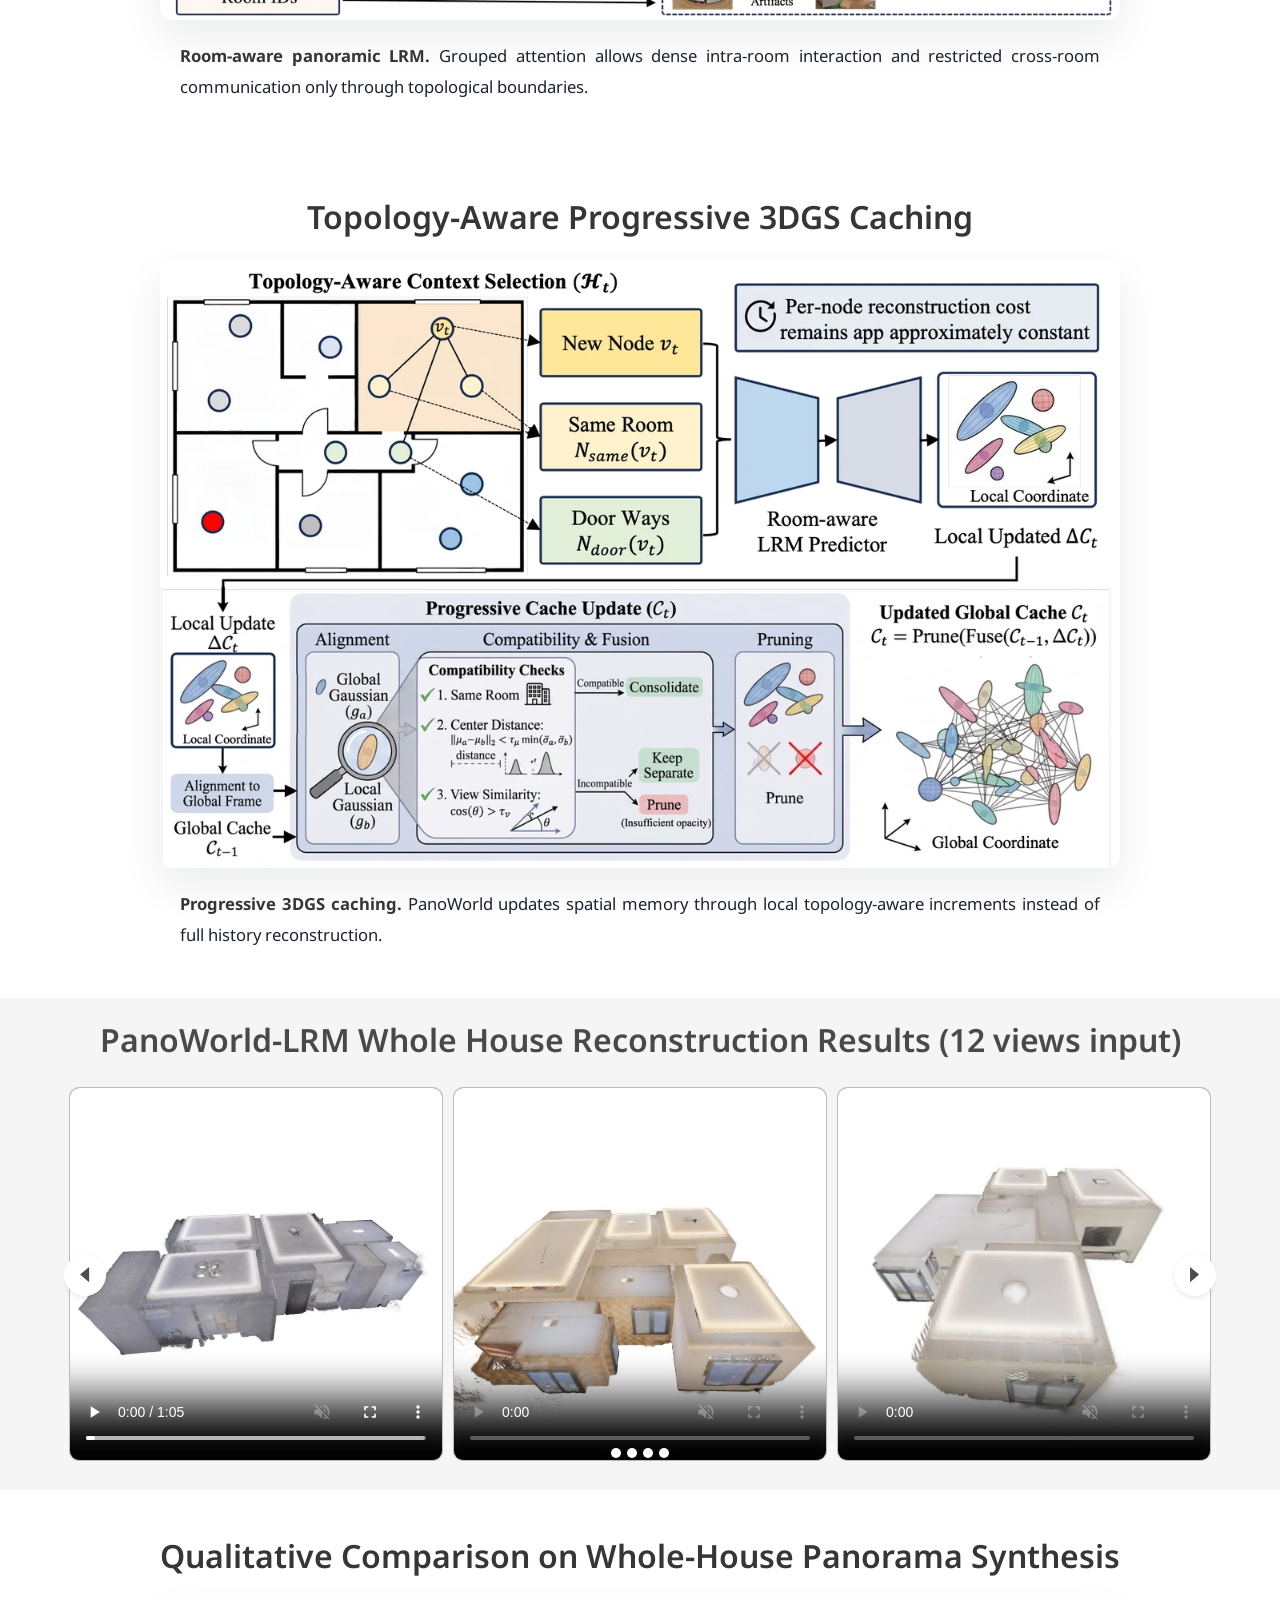
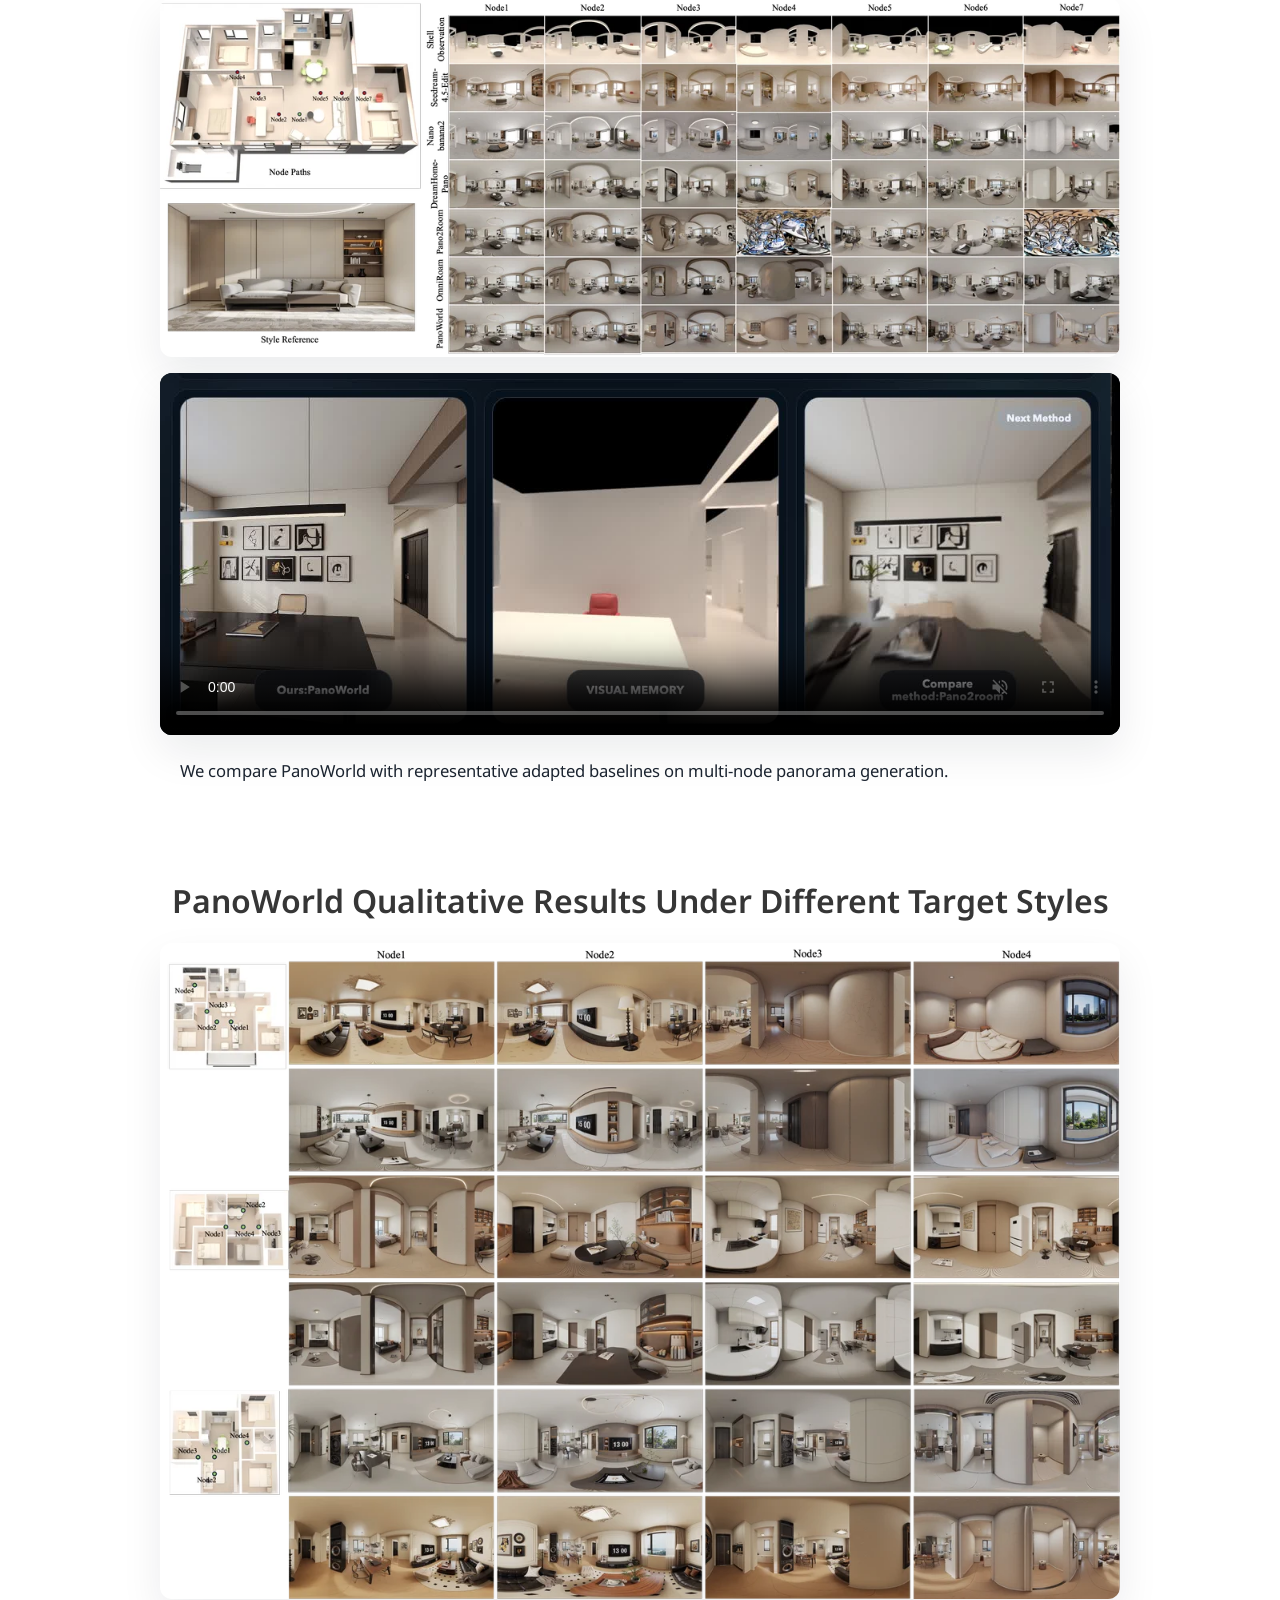
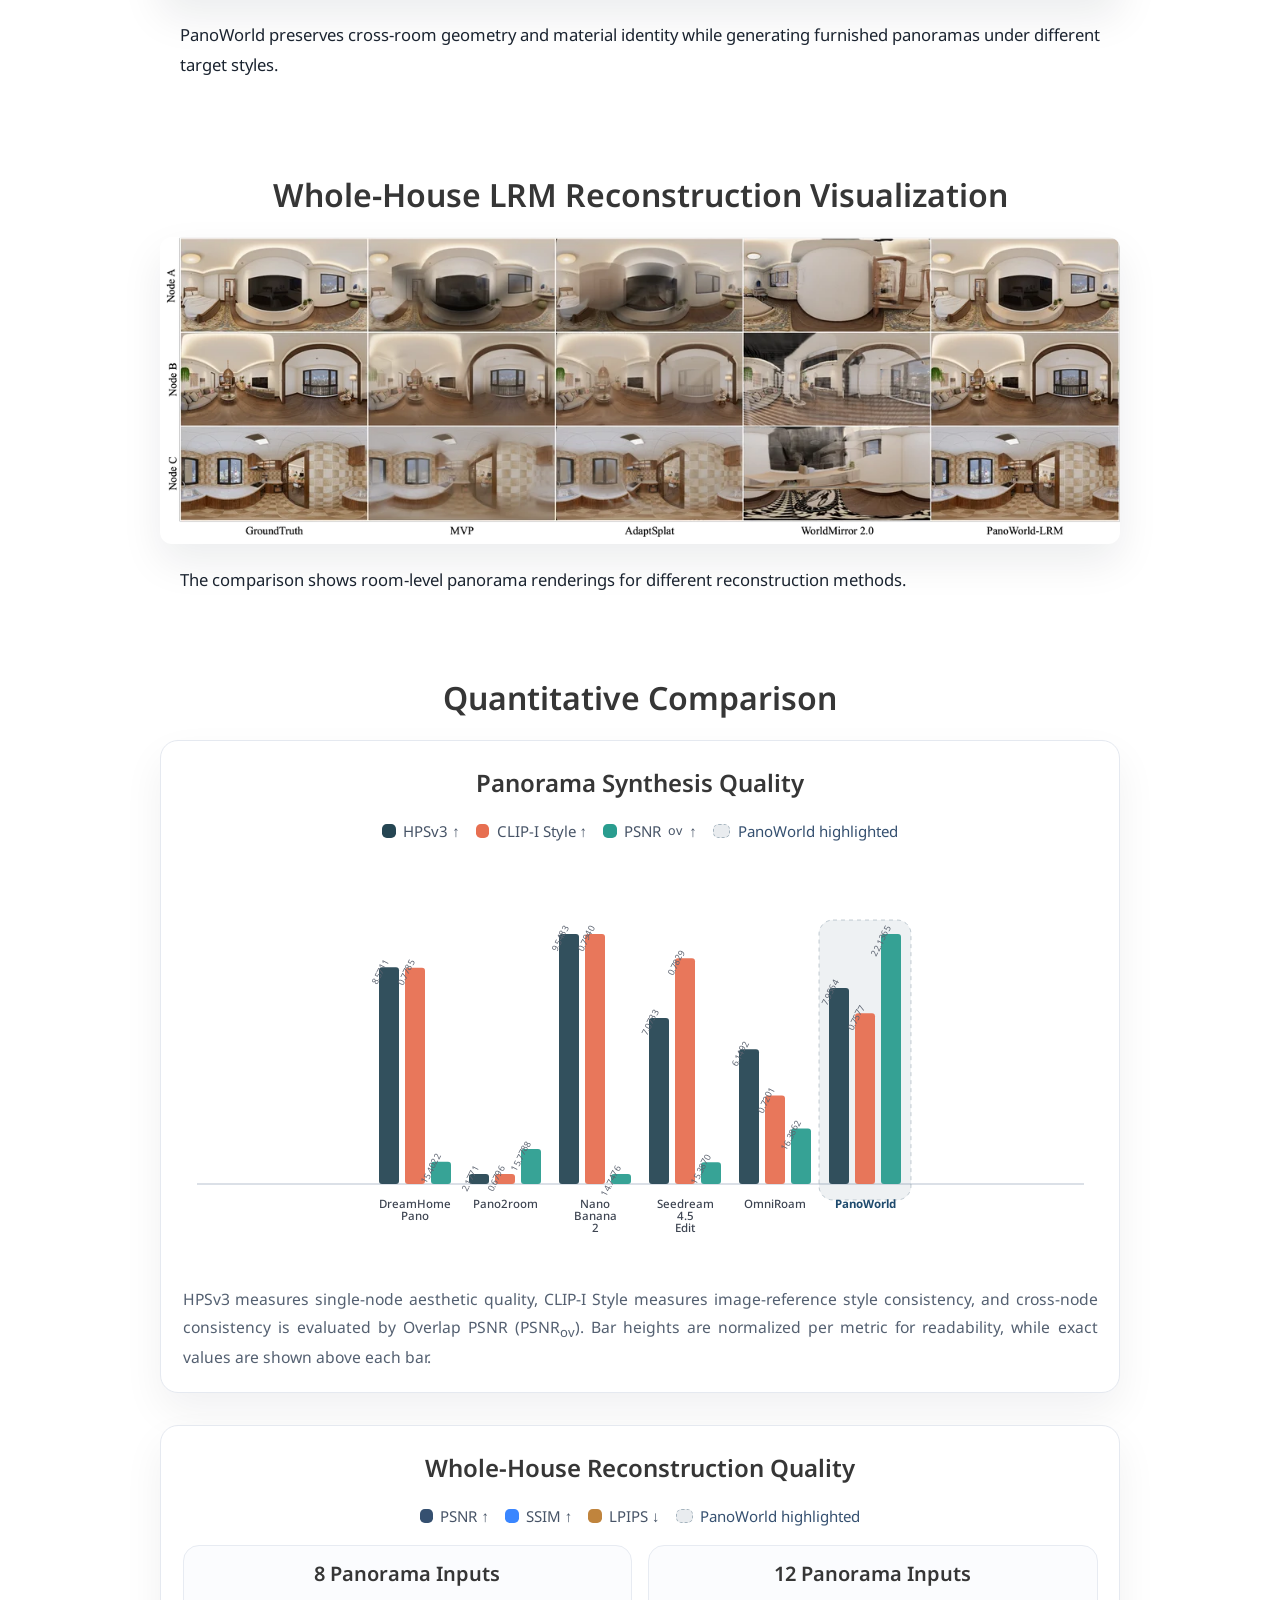
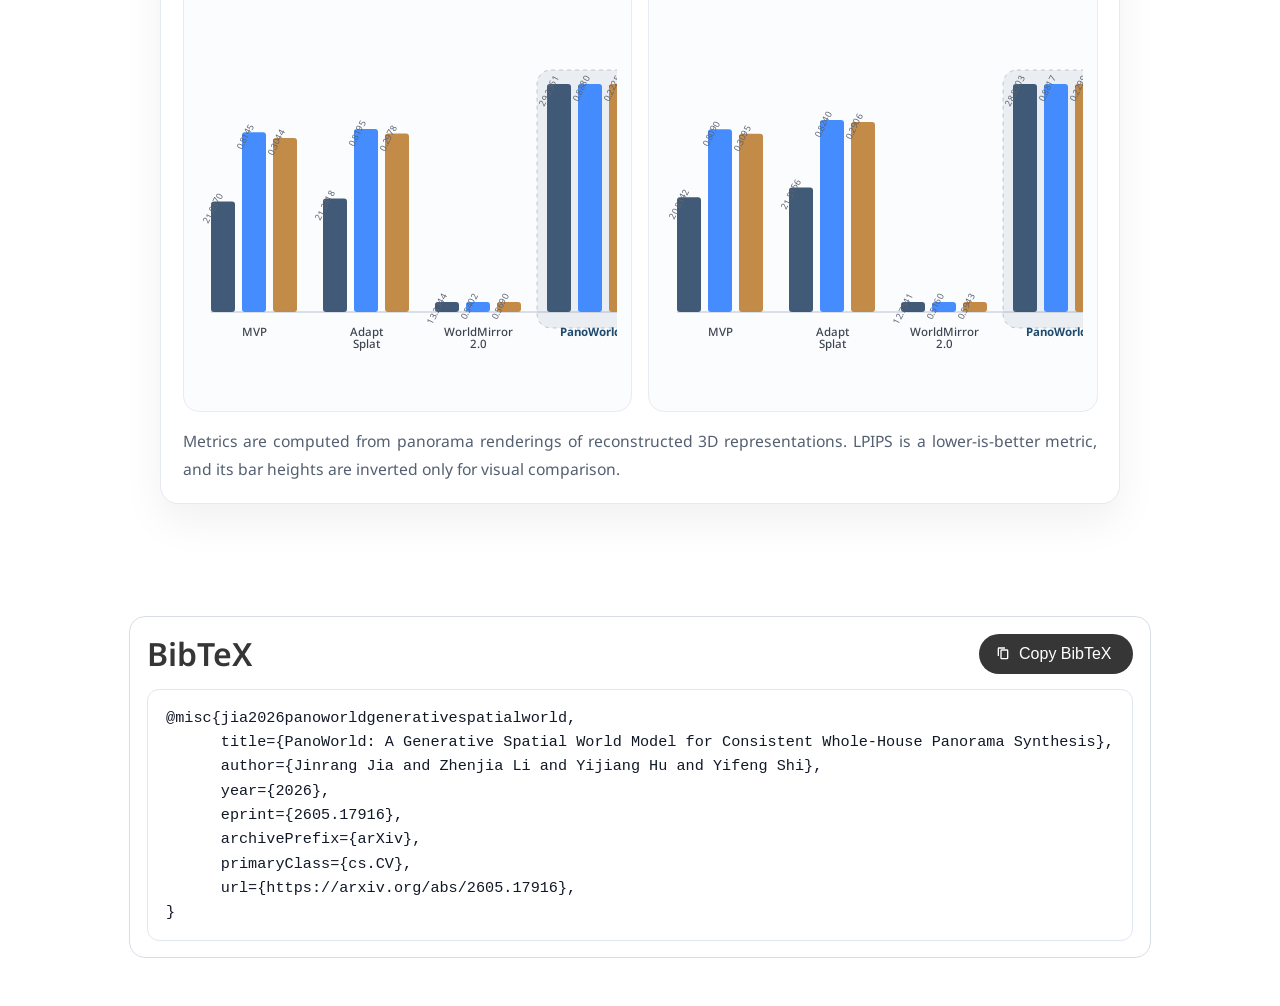
==== commit 089e1ab2: "Update homepage Hugging Face button" ====
--- a/index.html
+++ b/index.html
@@ -133,14 +133,14 @@
                   </a>
                 </span>
                 <span class="link-block">
-                  <a href="https://jjrcn.github.io/PanoWorld-project-home/"
+                  <a href="https://huggingface.co/spaces/JiaJinrang/PanoWorld-VR-Tour"
                      class="external-link button is-normal is-rounded is-dark">
                     <span class="icon" aria-hidden="true">
                       <svg class="inline-icon" viewBox="0 0 24 24" focusable="false">
                         <path d="M4 5a2 2 0 0 1 2-2h11a2 2 0 0 1 2 2v11a2 2 0 0 1-2 2H6a2 2 0 0 1-2-2zm2 0v11h11V5zm10 14v1a2 2 0 0 1-2 2H5a3 3 0 0 1-3-3v-9a2 2 0 0 1 2-2v11a1 1 0 0 0 1 1h9a1 1 0 0 0 1-1zM8 8.5A1.5 1.5 0 1 1 9.5 10 1.5 1.5 0 0 1 8 8.5m-1 6 2.3-2.8a1 1 0 0 1 1.5 0l1.2 1.4.8-.9a1 1 0 0 1 1.5 0l1.7 2.3z"></path>
                       </svg>
                     </span>
-                    <span>Coming Soon</span>
+                    <span>Hugging Face</span>
                   </a>
                 </span>
               </div>
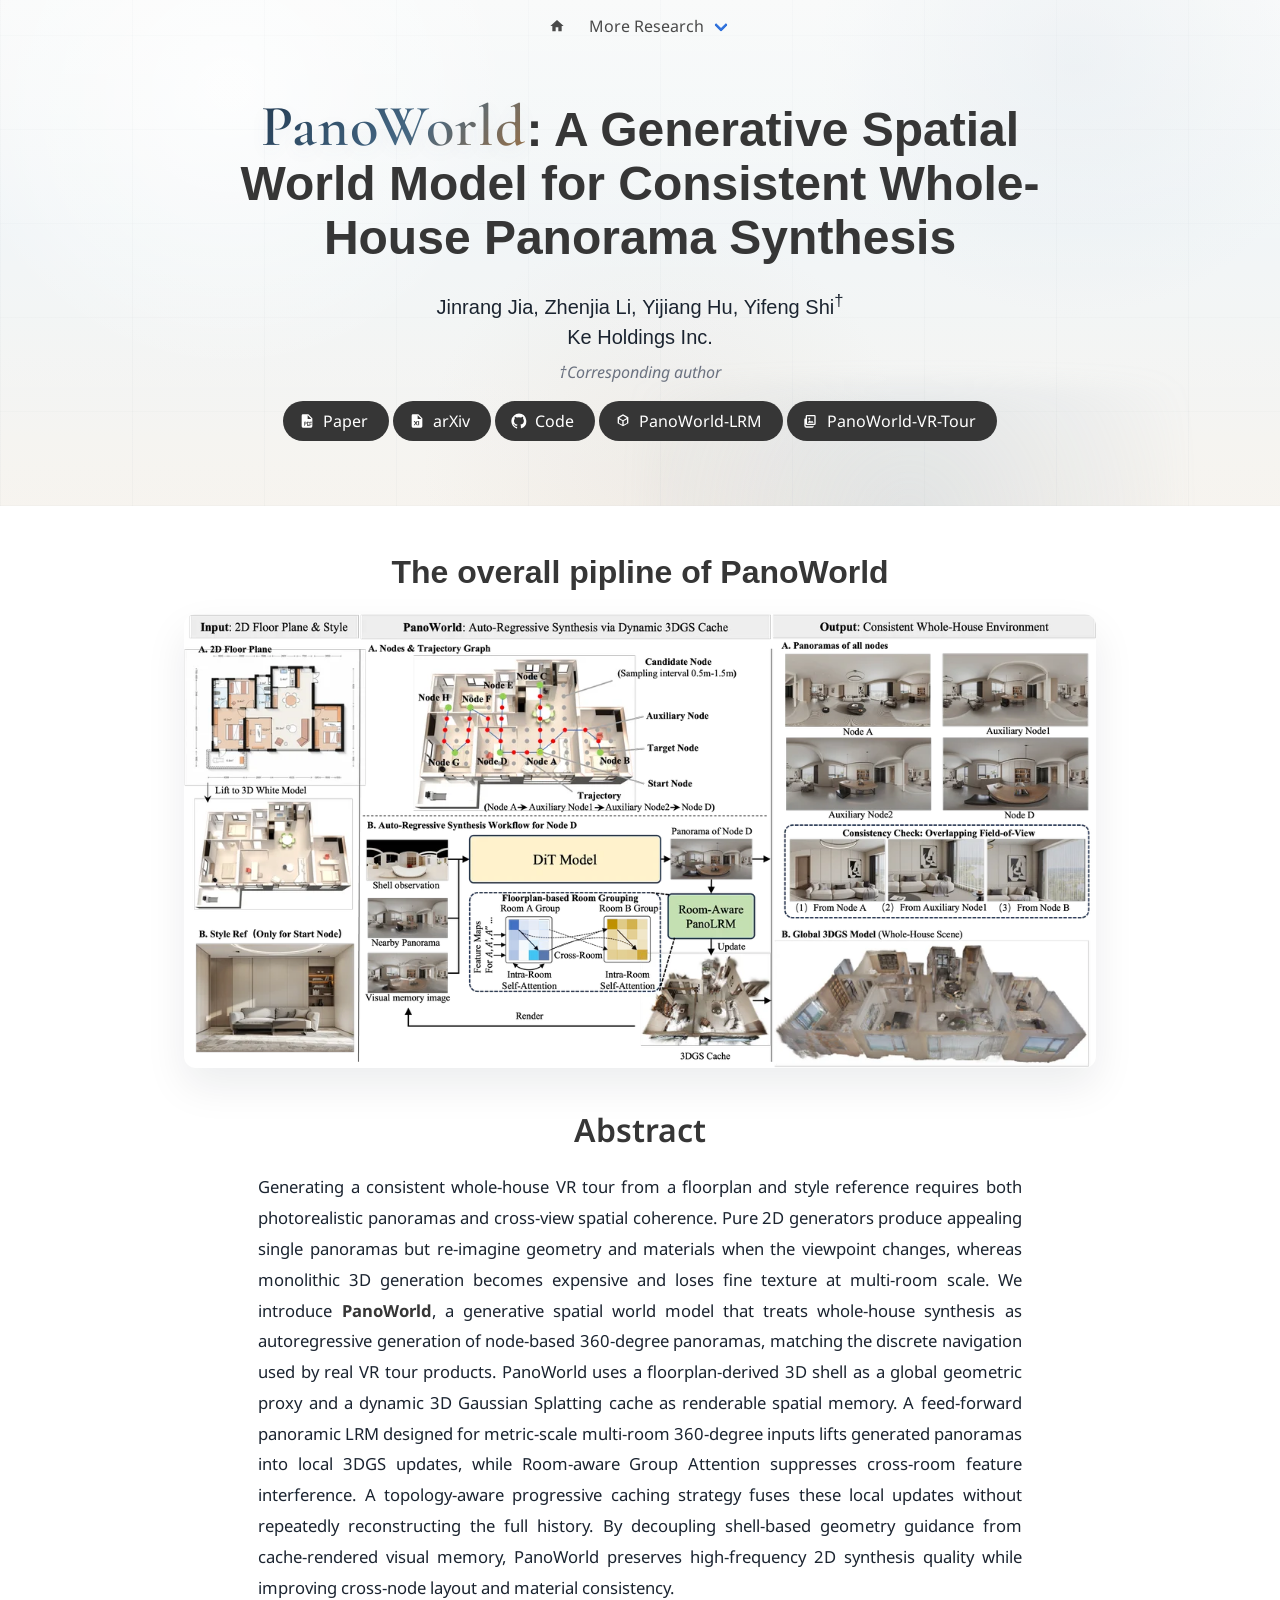
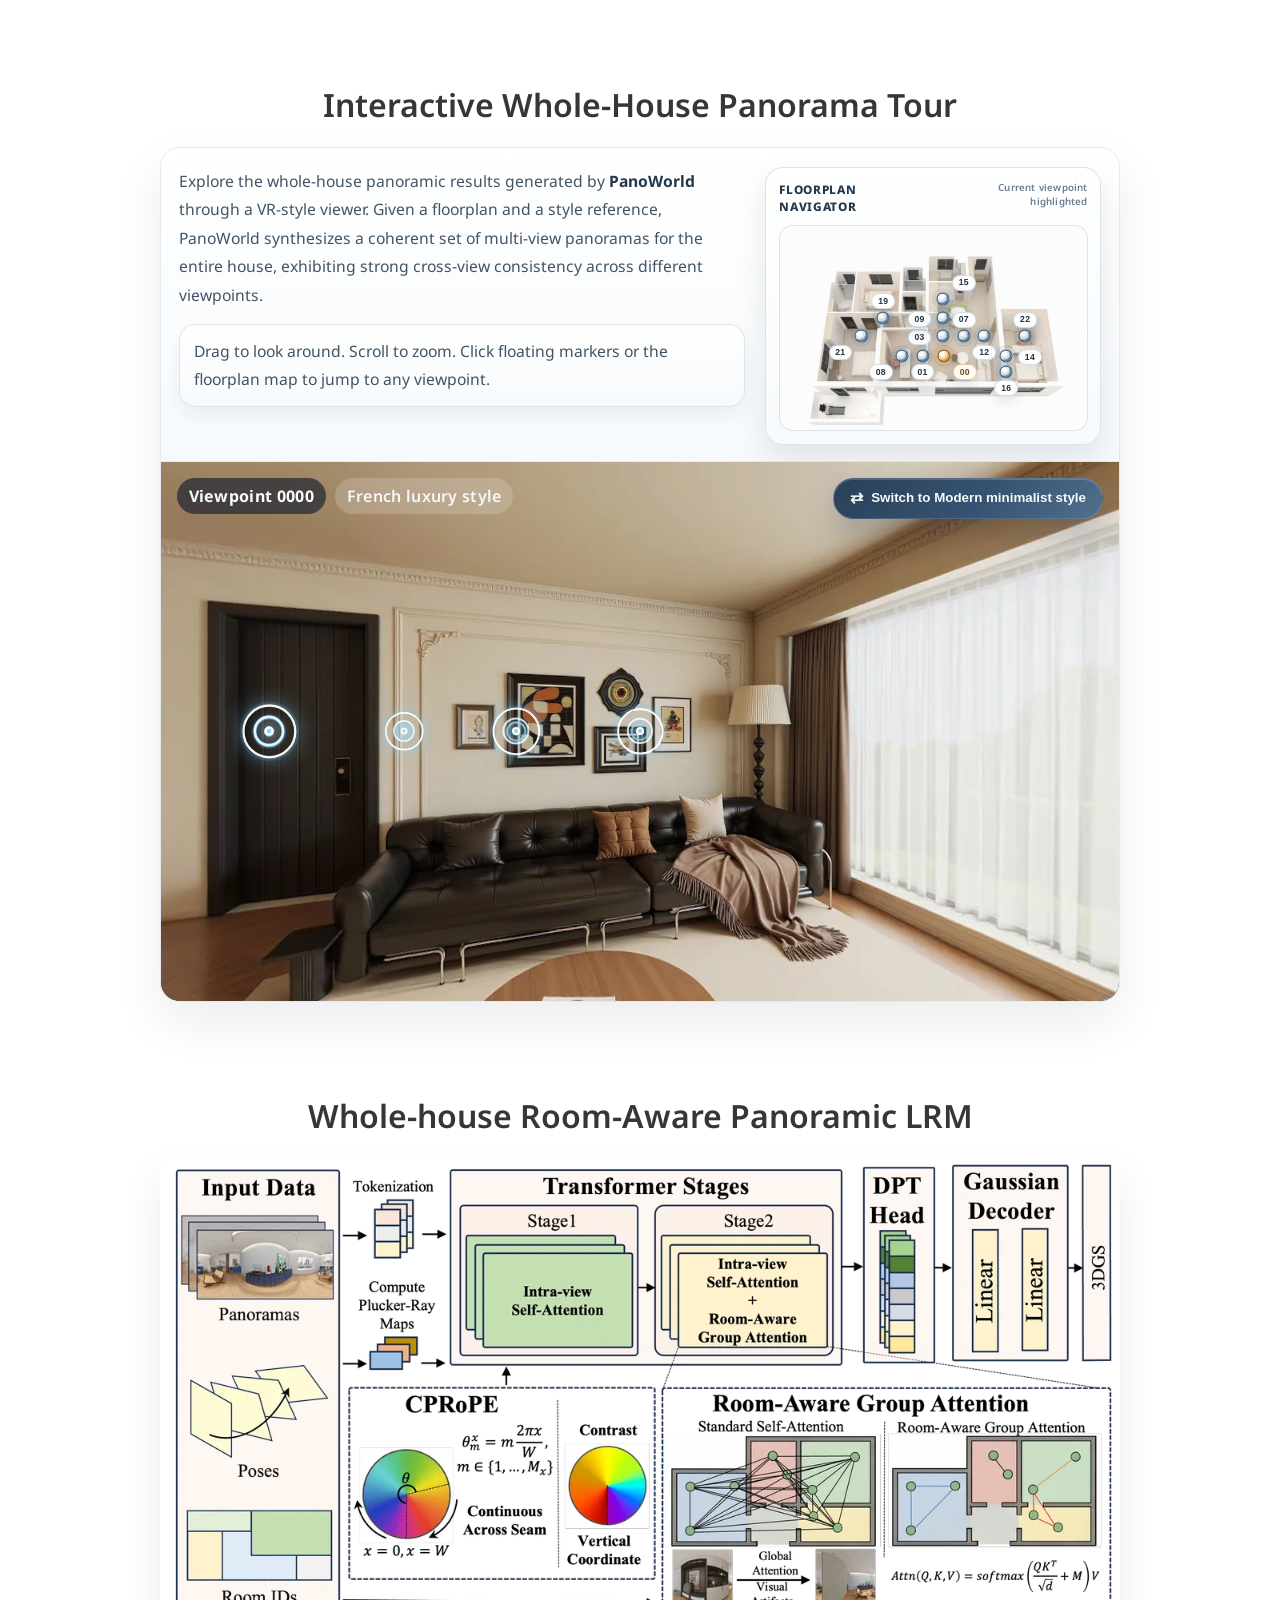
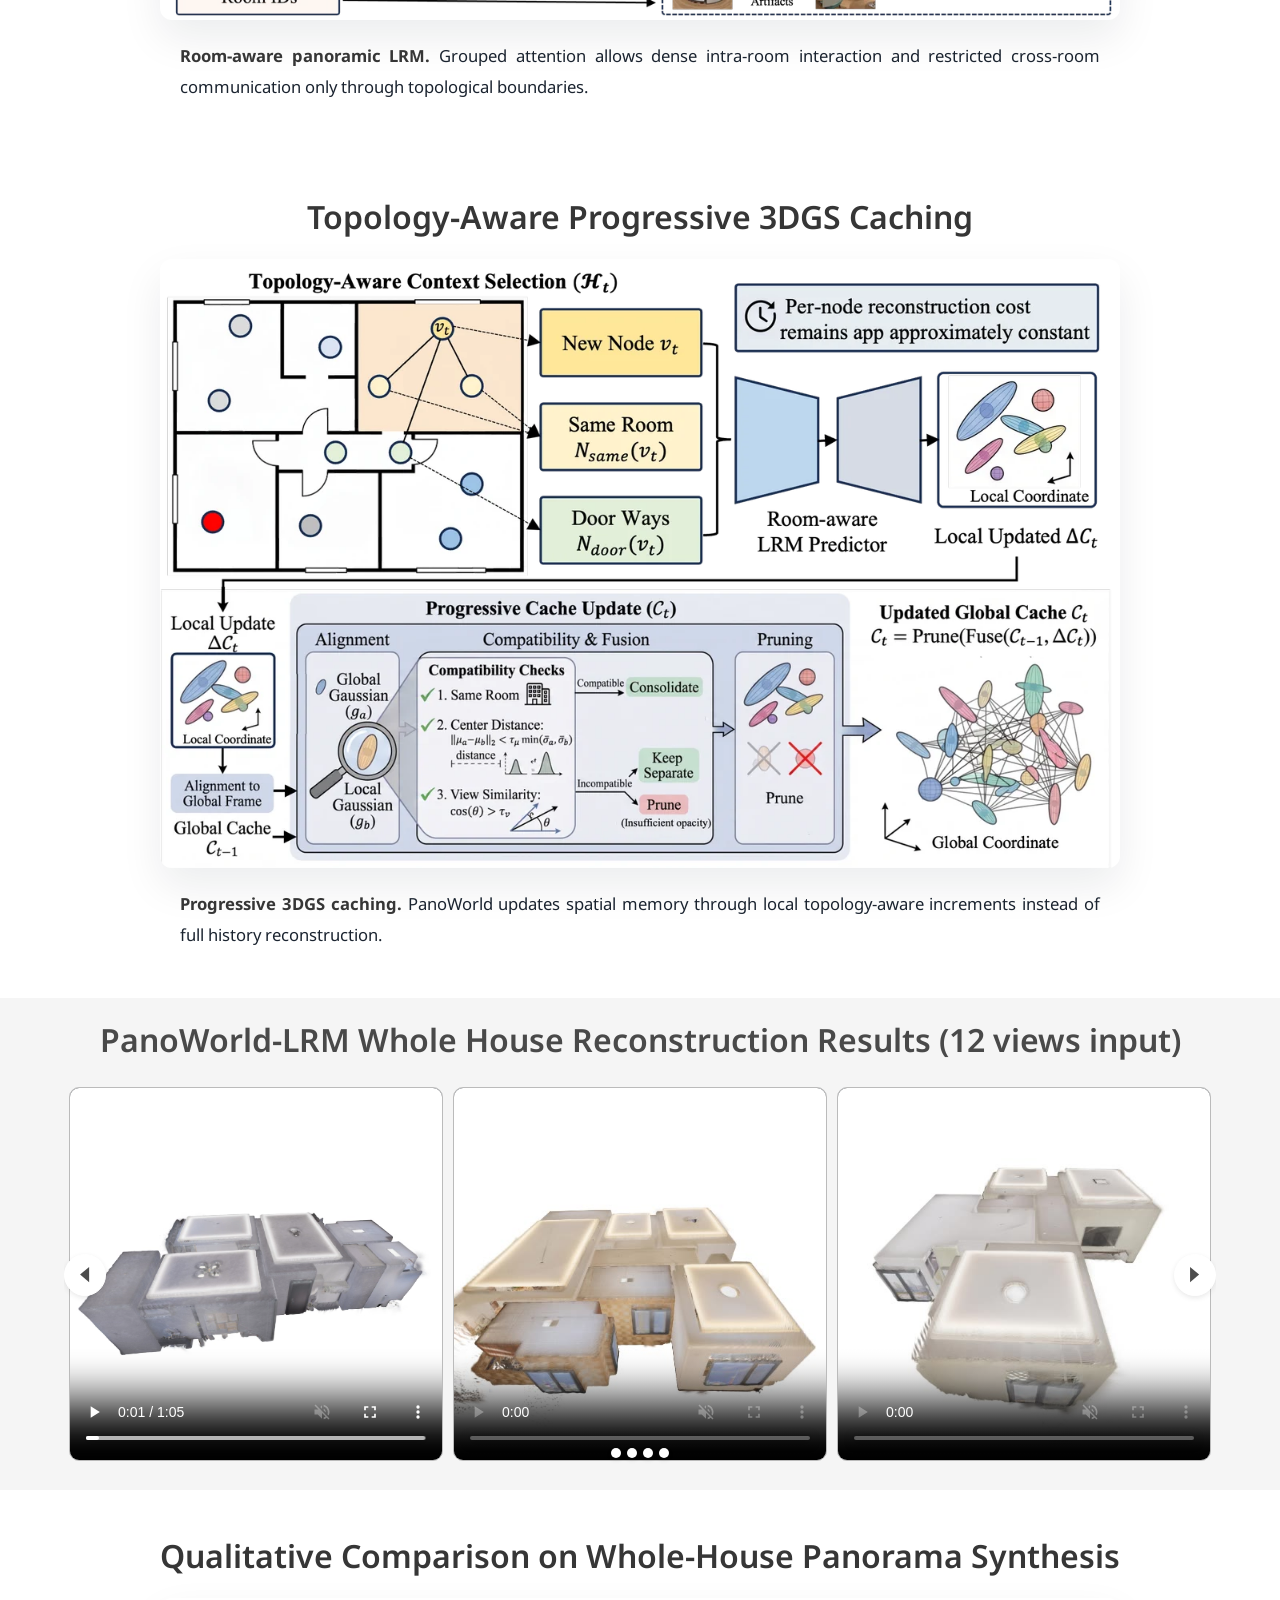
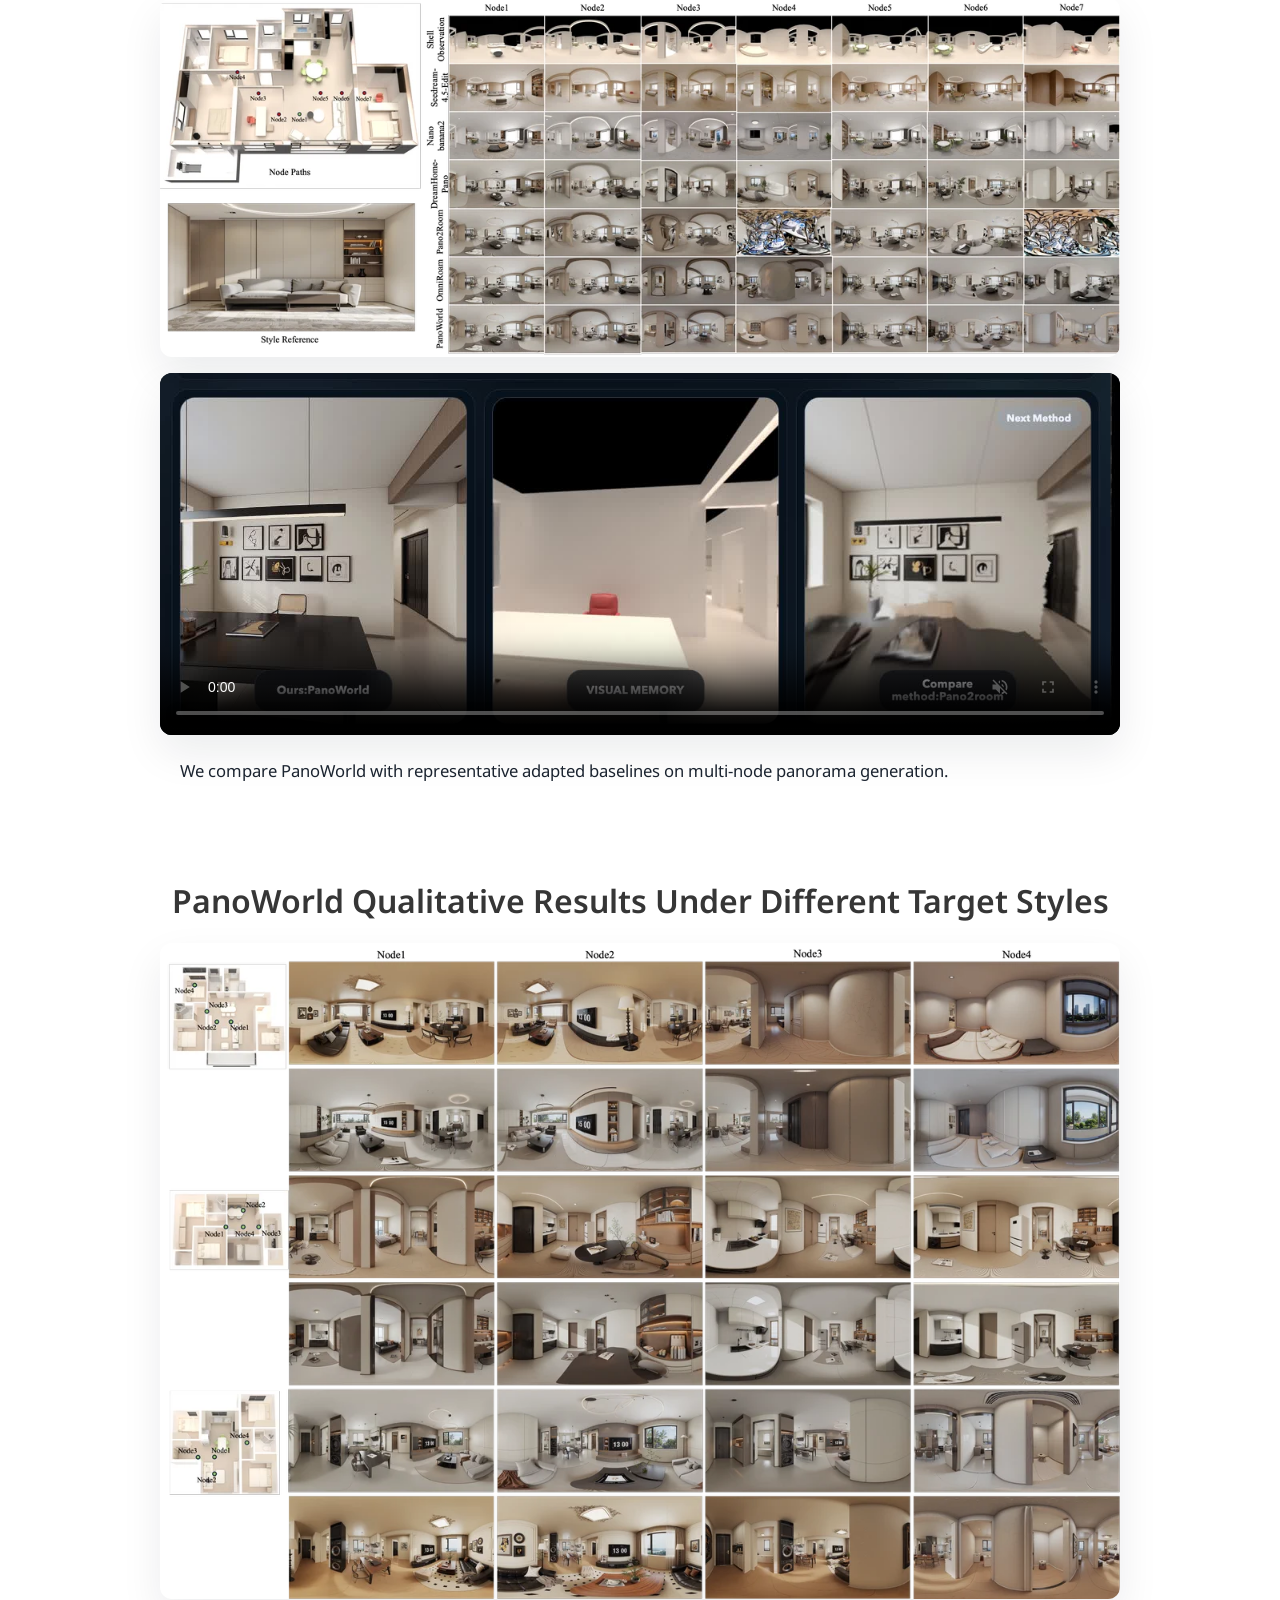
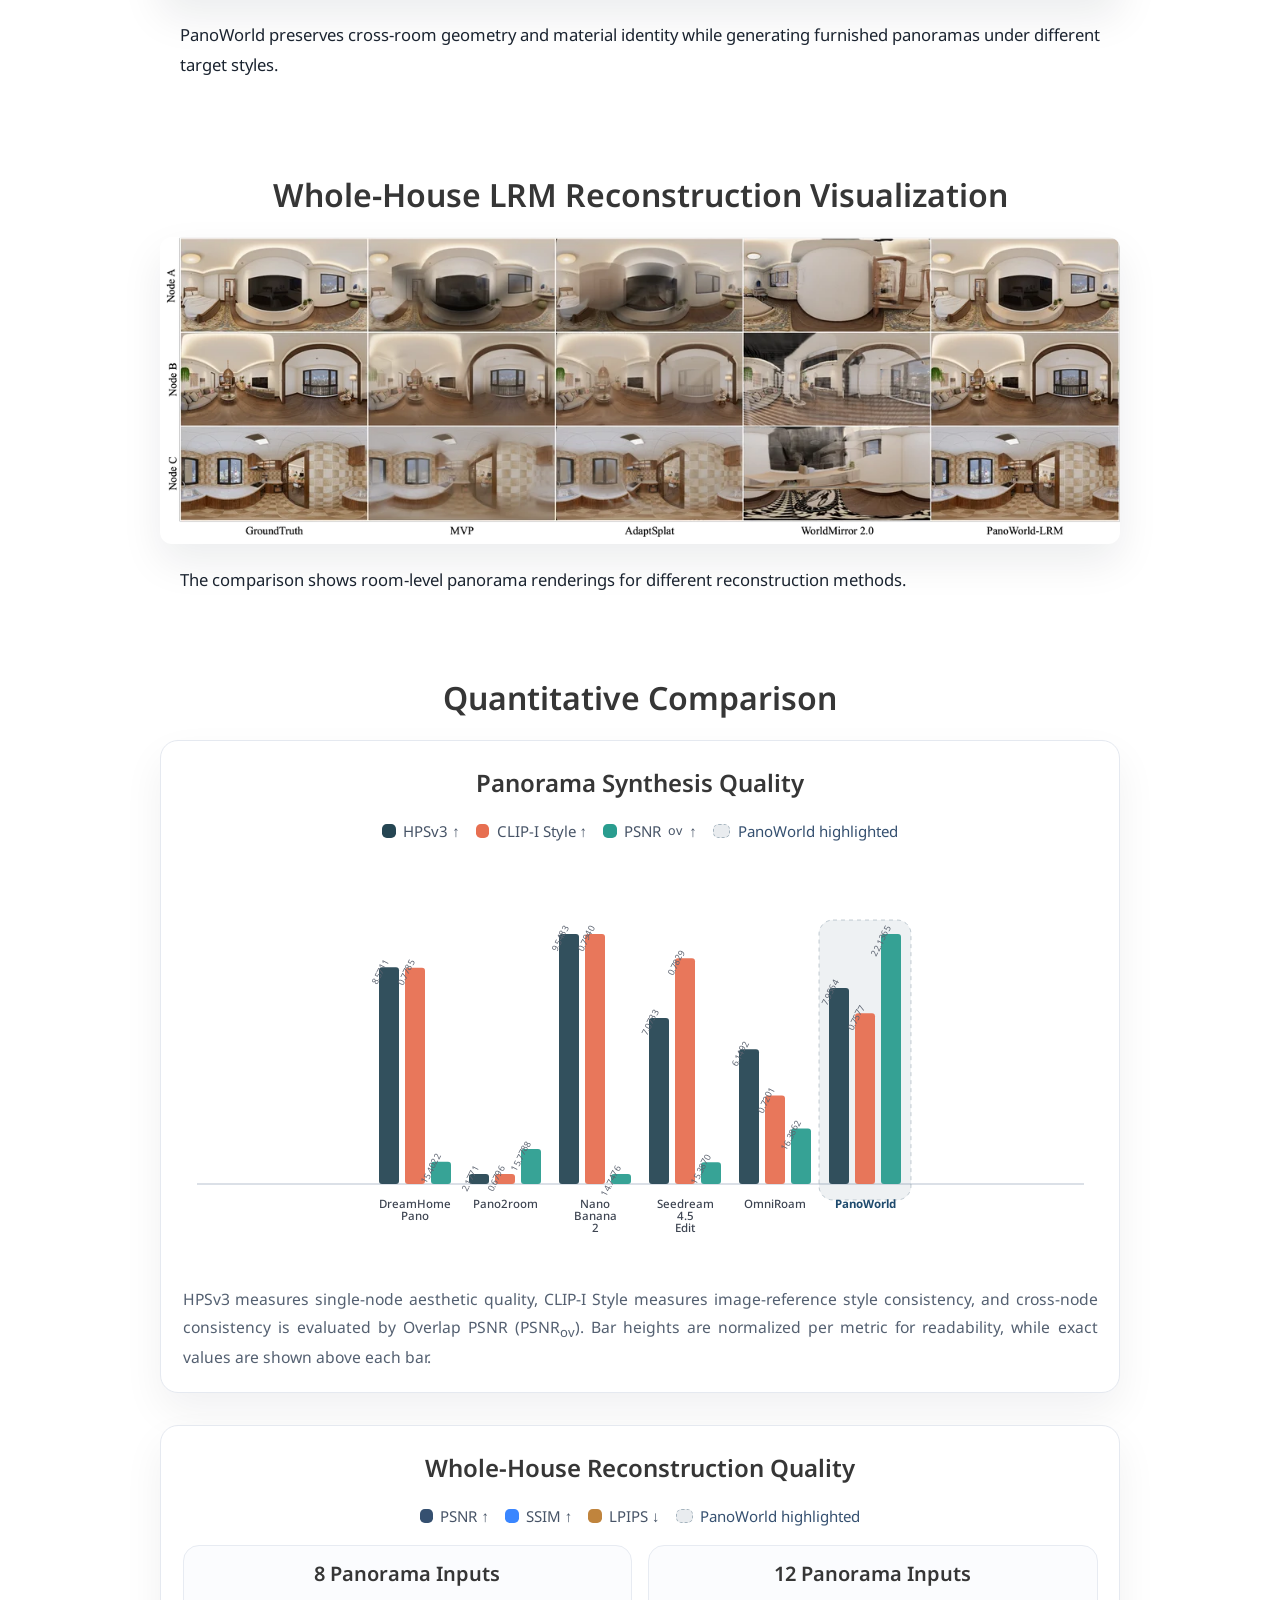
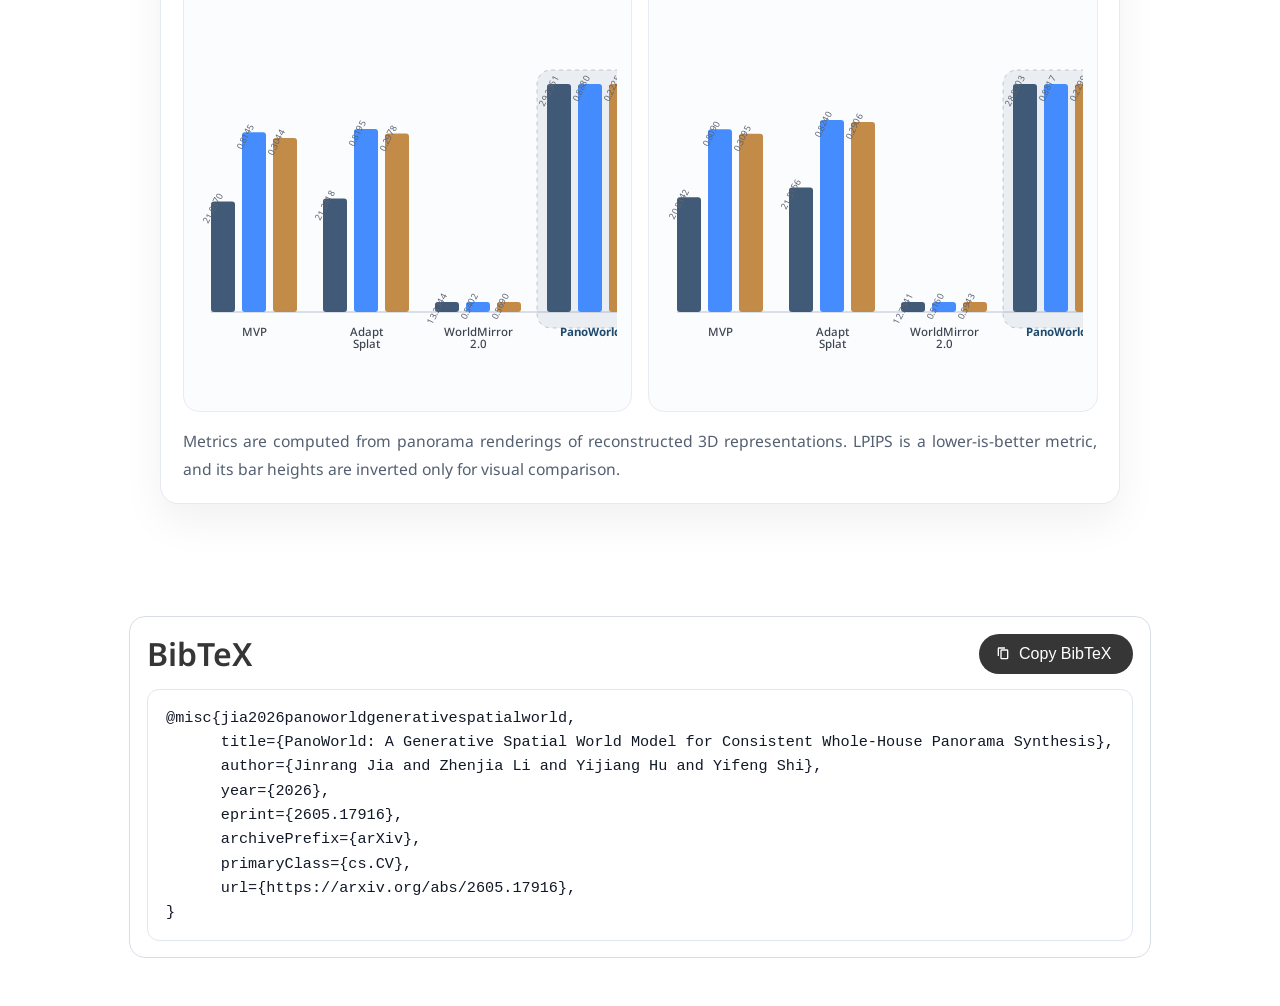
==== commit 363dc550: "Add PanoWorld-LRM Space button" ====
--- a/index.html
+++ b/index.html
@@ -133,6 +133,17 @@
                   </a>
                 </span>
                 <span class="link-block">
+                  <a href="https://huggingface.co/spaces/JiaJinrang/PanoWorld-LRM"
+                     class="external-link button is-normal is-rounded is-dark">
+                    <span class="icon" aria-hidden="true">
+                      <svg class="inline-icon" viewBox="0 0 24 24" focusable="false">
+                        <path d="M12 2 4 6.5v9L12 20l8-4.5v-9zm0 2.3 5.7 3.2L12 10.7 6.3 7.5zm-6 5 5 2.8v5.7l-5-2.8zm7 8.5v-5.7l5-2.8V15z"></path>
+                      </svg>
+                    </span>
+                    <span>PanoWorld-LRM</span>
+                  </a>
+                </span>
+                <span class="link-block">
                   <a href="https://huggingface.co/spaces/JiaJinrang/PanoWorld-VR-Tour"
                      class="external-link button is-normal is-rounded is-dark">
                     <span class="icon" aria-hidden="true">
@@ -140,7 +151,7 @@
                         <path d="M4 5a2 2 0 0 1 2-2h11a2 2 0 0 1 2 2v11a2 2 0 0 1-2 2H6a2 2 0 0 1-2-2zm2 0v11h11V5zm10 14v1a2 2 0 0 1-2 2H5a3 3 0 0 1-3-3v-9a2 2 0 0 1 2-2v11a1 1 0 0 0 1 1h9a1 1 0 0 0 1-1zM8 8.5A1.5 1.5 0 1 1 9.5 10 1.5 1.5 0 0 1 8 8.5m-1 6 2.3-2.8a1 1 0 0 1 1.5 0l1.2 1.4.8-.9a1 1 0 0 1 1.5 0l1.7 2.3z"></path>
                       </svg>
                     </span>
-                    <span>Hugging Face</span>
+                    <span>PanoWorld-VR-Tour</span>
                   </a>
                 </span>
               </div>
